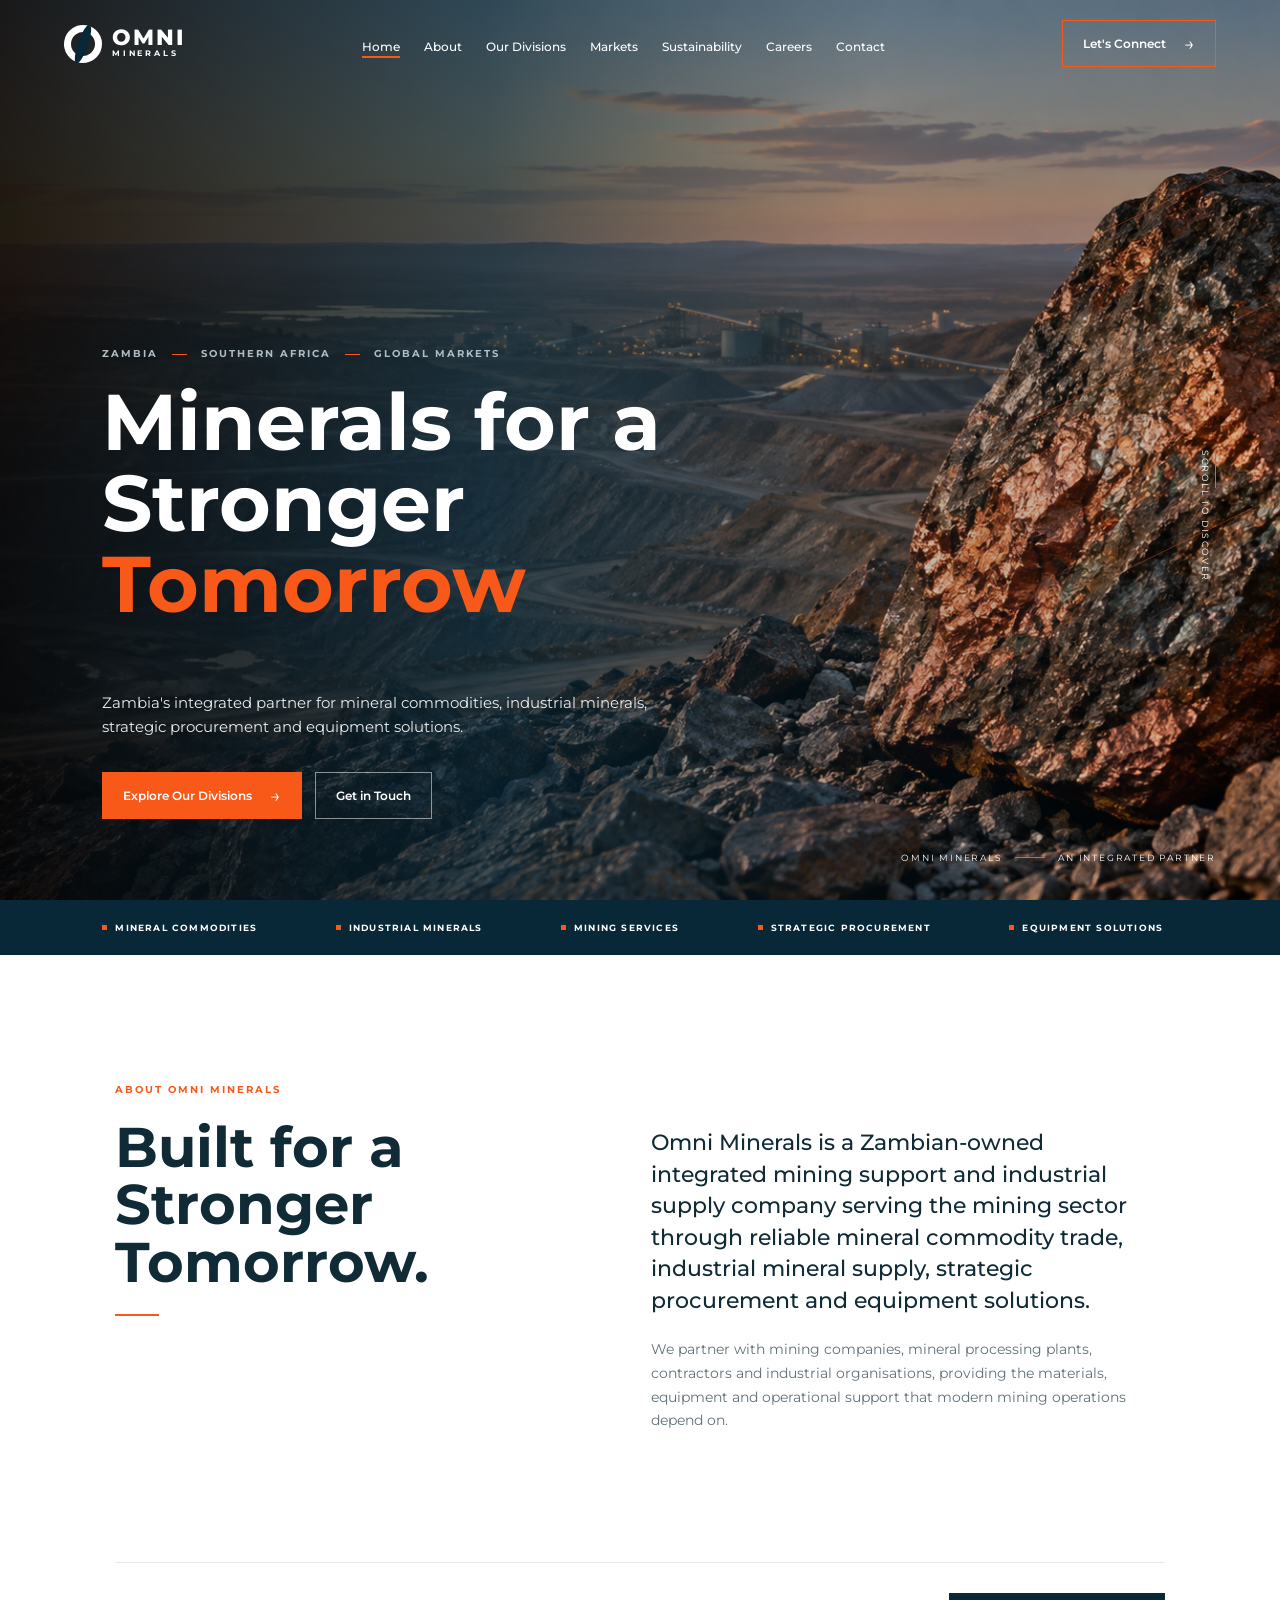
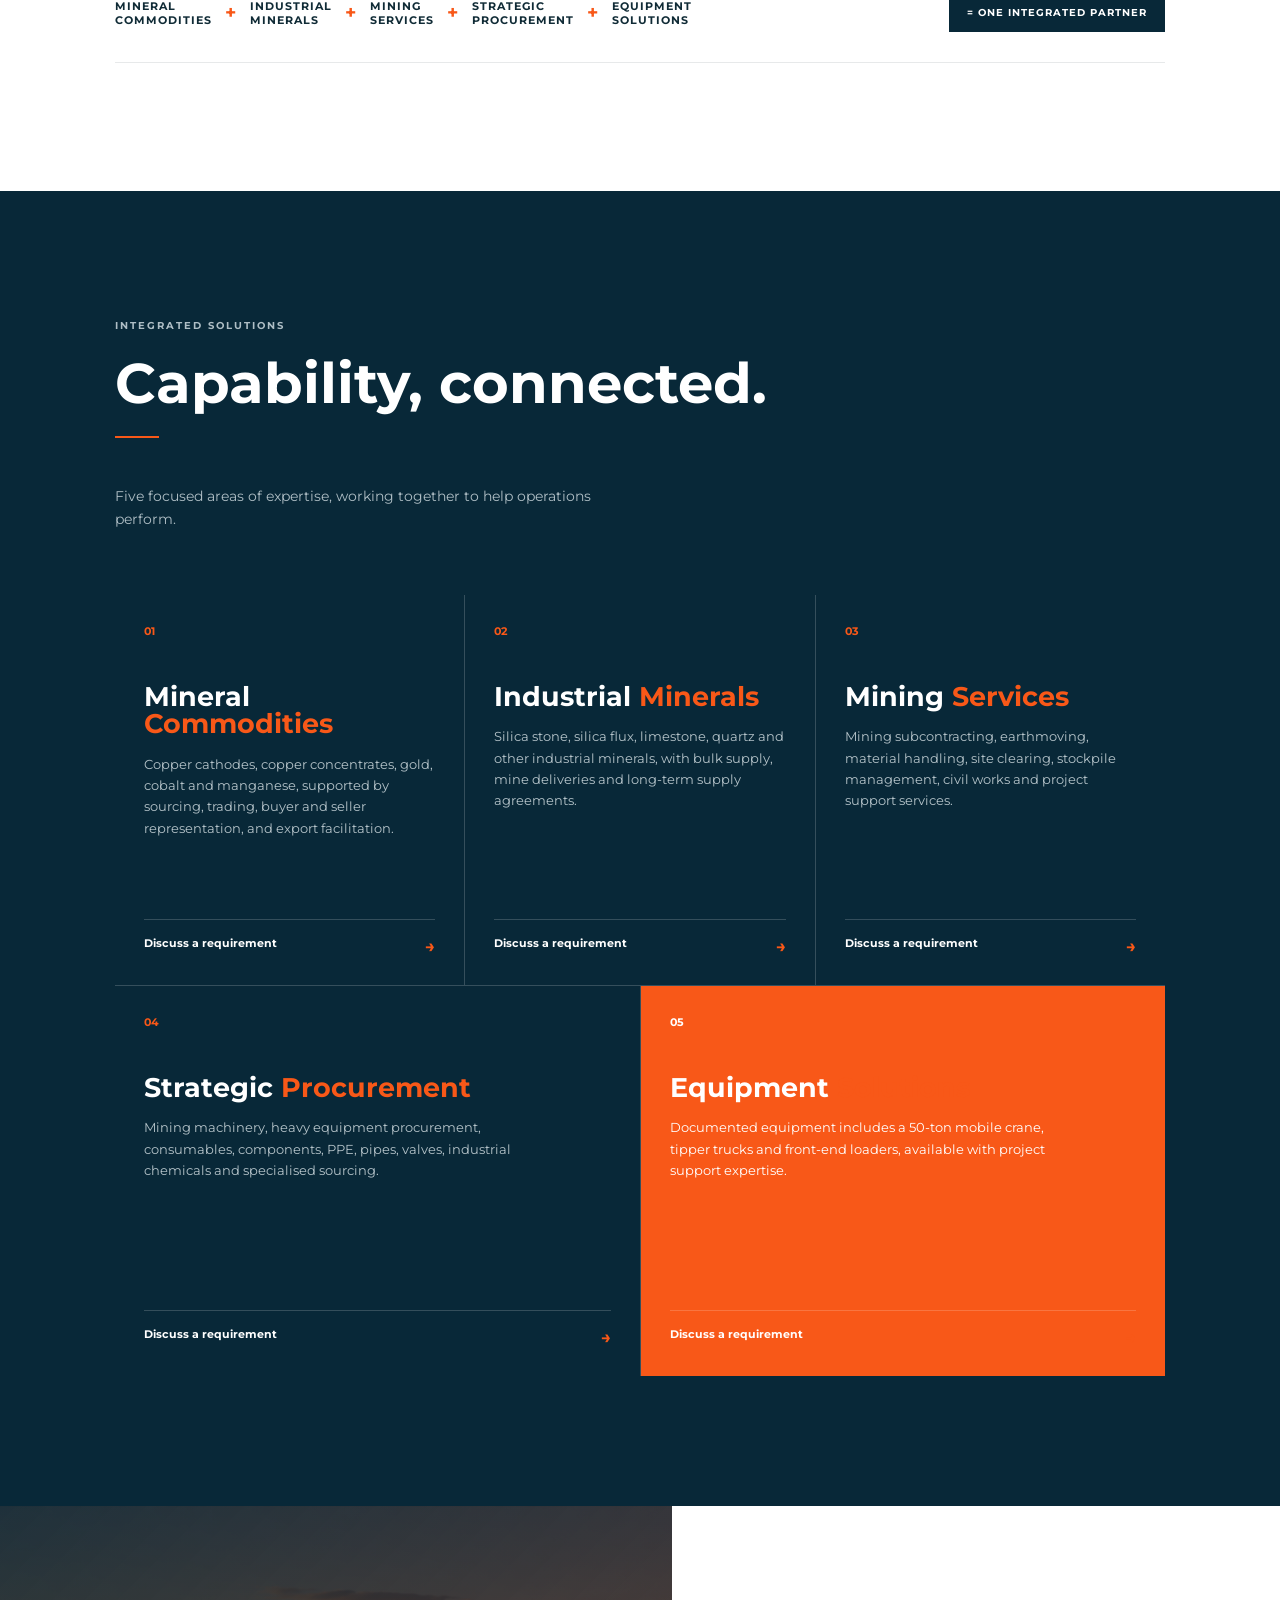
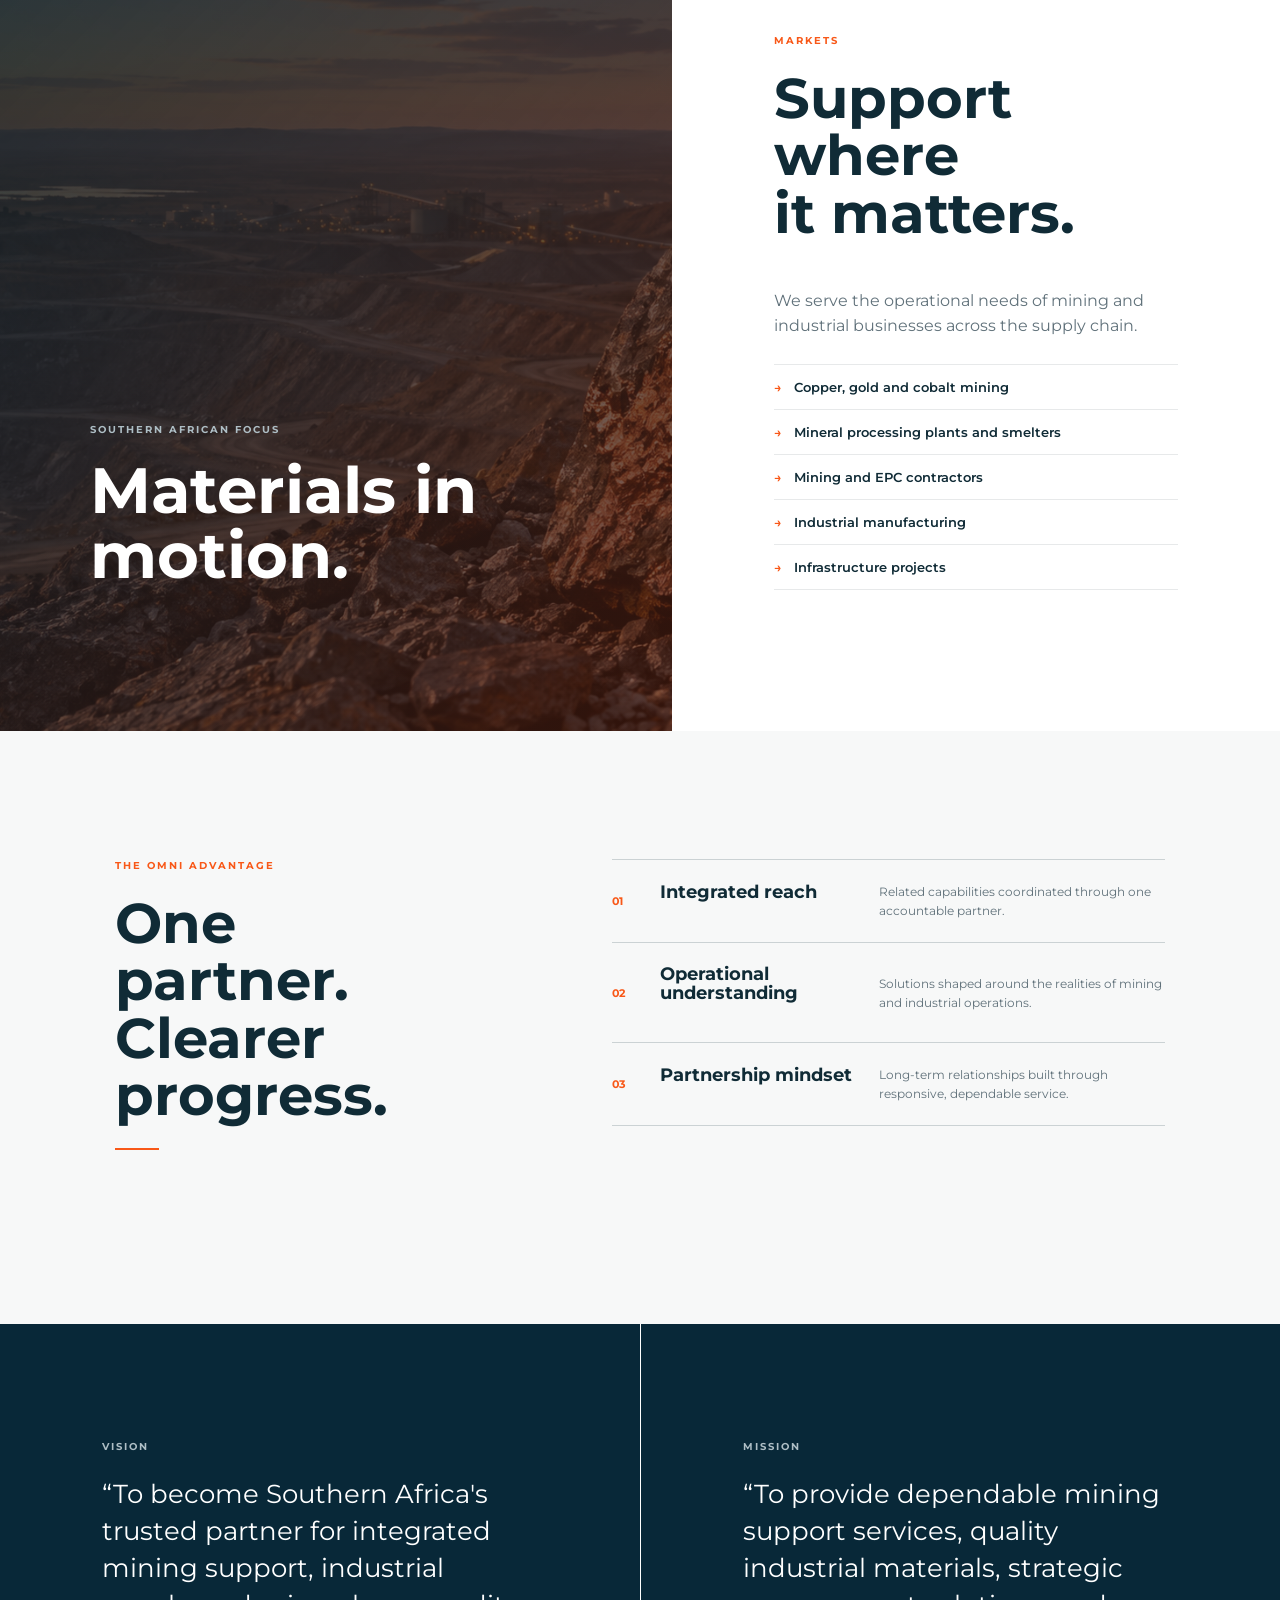
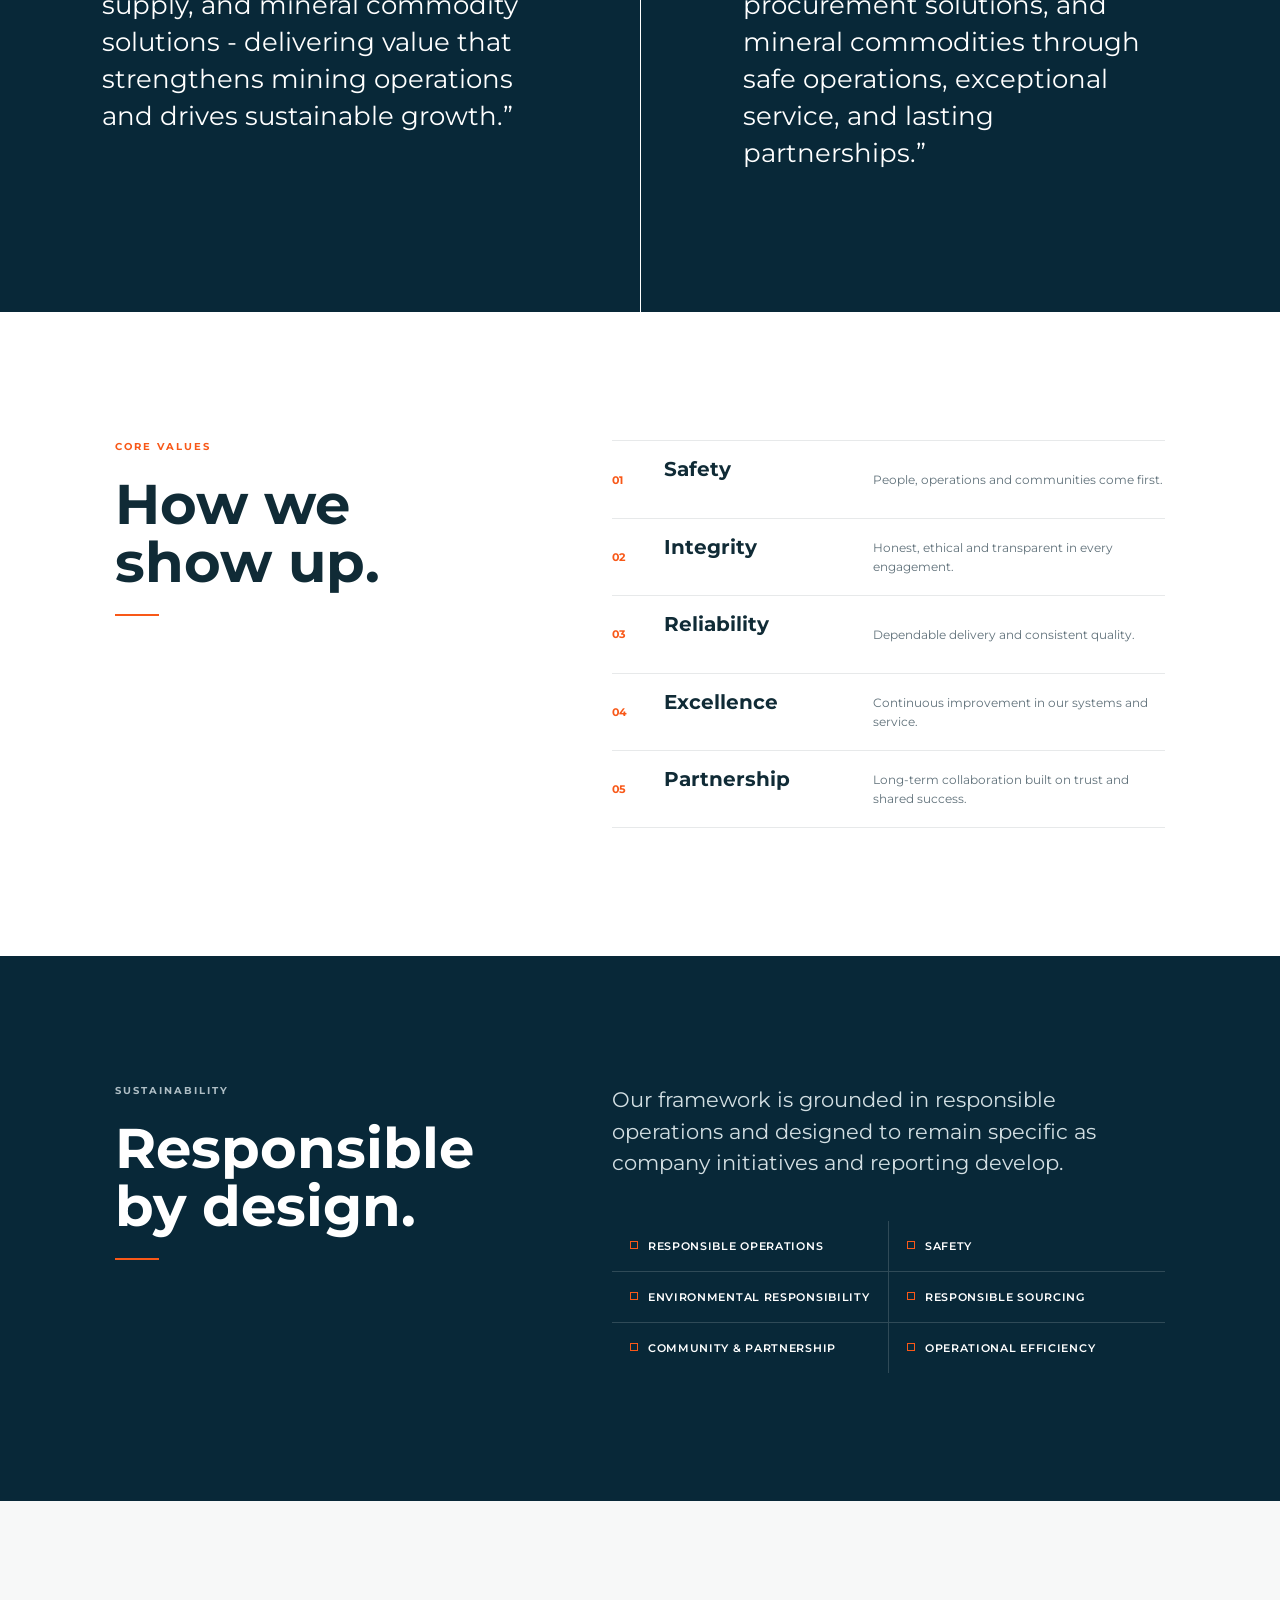
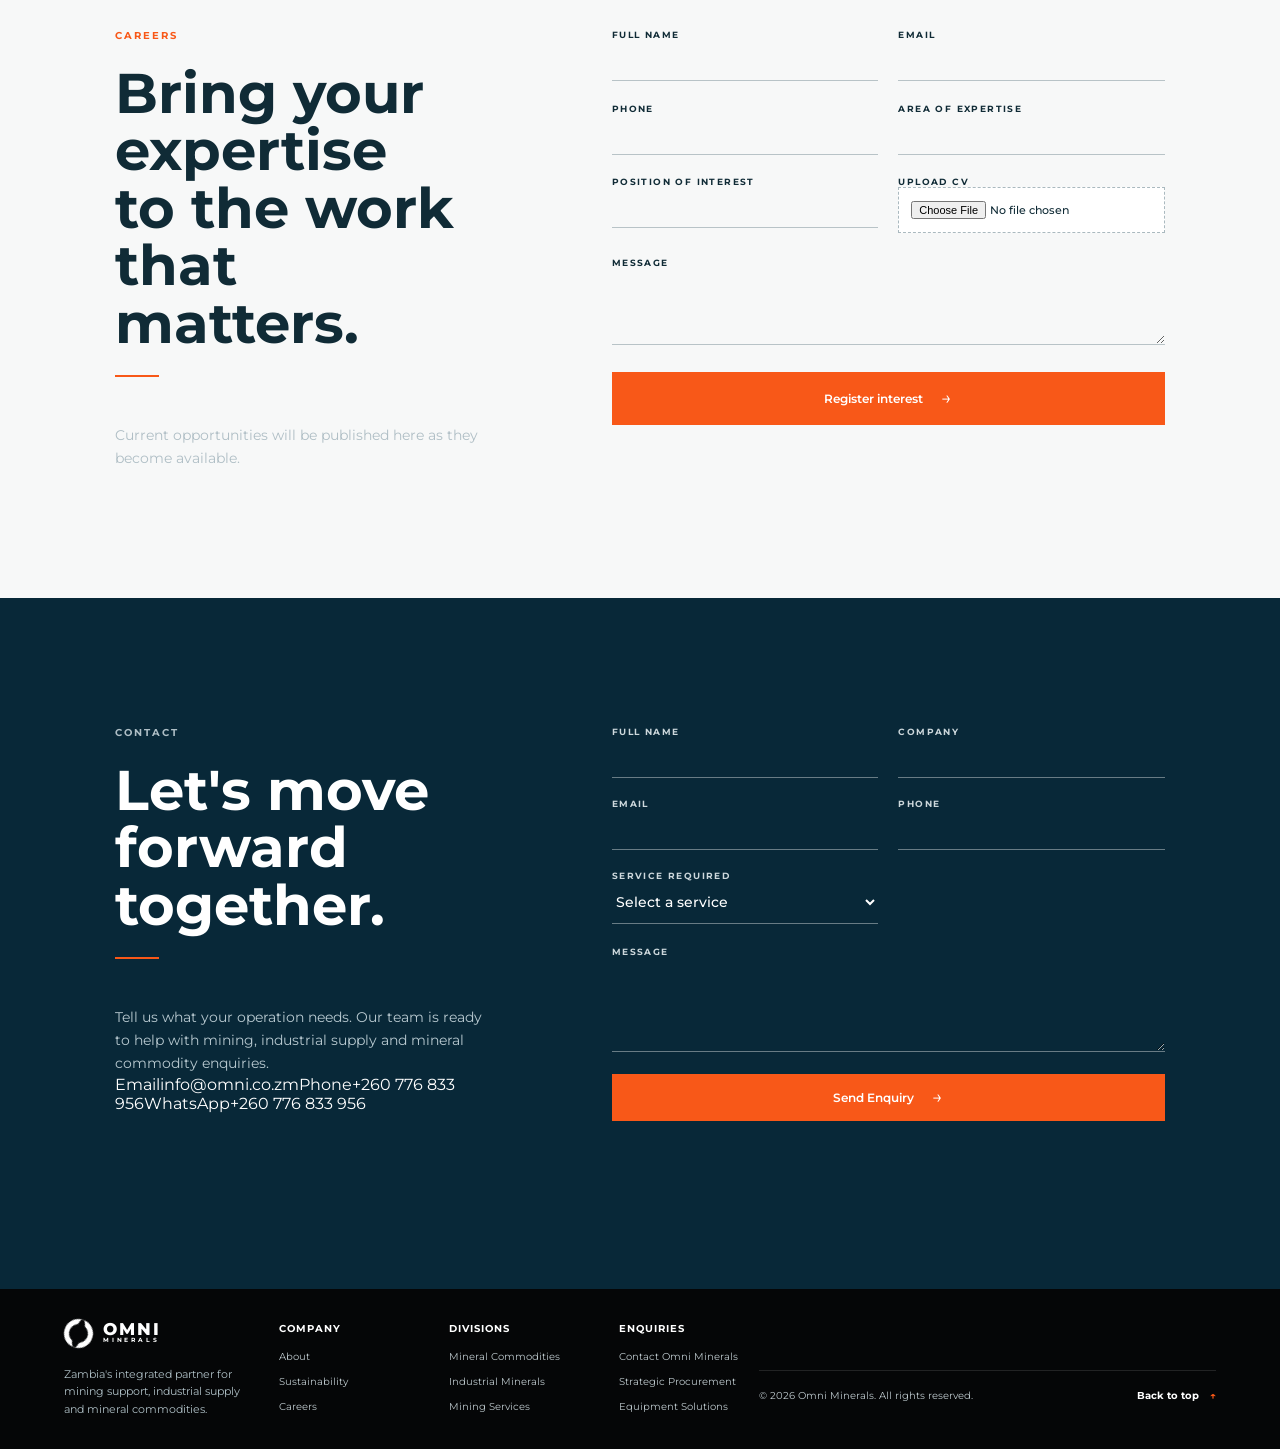
==== index.html @ 7115d129 "Initial Omni Minerals website" ====
<!doctype html>
<html lang="en"><head>
<meta charset="UTF-8"><meta name="viewport" content="width=device-width, initial-scale=1.0">
<meta name="description" content="Omni Minerals is a Zambian-owned integrated mining support and industrial supply company providing mineral commodities, industrial minerals, mining services, strategic procurement and equipment solutions."><meta name="theme-color" content="#082838">
<meta property="og:title" content="Omni Minerals | Mining Support, Industrial Supply & Mineral Commodities"><meta property="og:description" content="Zambia's integrated partner for mineral commodities, industrial minerals, strategic procurement and equipment solutions."><meta property="og:type" content="website"><meta property="og:image" content="assets/omni-copper-mine-hero.png"><meta name="twitter:card" content="summary_large_image">
<link rel="icon" href="favicon.svg" type="image/svg+xml"><link rel="preconnect" href="https://fonts.googleapis.com"><link rel="preconnect" href="https://fonts.gstatic.com" crossorigin><link href="https://fonts.googleapis.com/css2?family=Montserrat:wght@400;500;600;700;800&display=swap" rel="stylesheet"><link rel="stylesheet" href="styles.css"><title>Omni Minerals | Mining Support, Industrial Supply & Mineral Commodities</title></head>
<body><a class="skip-link" href="#main-content">Skip to content</a><div class="scroll-progress" aria-hidden="true"></div><header class="site-header"><a class="brand" href="#home" aria-label="Omni Minerals home"><span class="brand-mark" aria-hidden="true"></span><span class="brand-type"><b>OMNI</b><small>MINERALS</small></span></a><button class="menu-toggle" aria-label="Open navigation" aria-controls="primary-nav" aria-expanded="false"><i></i><i></i></button><nav class="nav" id="primary-nav" aria-label="Primary navigation"><a href="#home" aria-current="page">Home</a><a href="#about">About</a><a href="#divisions">Our Divisions</a><a href="#markets">Markets</a><a href="#sustainability">Sustainability</a><a href="#careers">Careers</a><a href="#contact">Contact</a></nav><a class="header-cta" href="#contact">Let's Connect <span>→</span></a></header>
<main id="main-content"><section class="hero" id="home"><div class="hero-media" role="img" aria-label="Copper ore at an open-pit mine"></div><div class="hero-lines" aria-hidden="true"><i></i><i></i><i></i></div><div class="hero-content"><p class="eyebrow hero-load-1">Zambia <i></i> Southern Africa <i></i> Global Markets</p><h1><span class="hero-load-2">Minerals for a</span><span class="hero-load-3">Stronger <em>Tomorrow</em></span></h1><p class="hero-load-4">Zambia's integrated partner for mineral commodities, industrial minerals, strategic procurement and equipment solutions.</p><div class="hero-actions hero-load-5"><a class="button orange" href="#divisions">Explore Our Divisions <span>→</span></a><a class="button outline" href="#contact">Get in Touch</a></div></div><p class="hero-caption">Omni Minerals <span></span> An integrated partner</p><div class="scroll-prompt"><span></span> Scroll to discover</div></section>
<section class="capability-strip"><span>Mineral commodities <b>→</b></span><span>Industrial minerals <b>→</b></span><span>Mining services <b>→</b></span><span>Strategic procurement <b>→</b></span><span>Equipment solutions <b>→</b></span></section>
<section class="about section" id="about"><div class="section-intro reveal"><p class="eyebrow orange-text">About Omni Minerals</p><h2>Built for a<br>Stronger Tomorrow.</h2></div><div class="about-copy reveal"><p class="large-copy">Omni Minerals is a Zambian-owned integrated mining support and industrial supply company serving the mining sector through reliable mineral commodity trade, industrial mineral supply, strategic procurement and equipment solutions.</p><p>We partner with mining companies, mineral processing plants, contractors and industrial organisations, providing the materials, equipment and operational support that modern mining operations depend on.</p></div><div class="integrated-model reveal"><span>Mineral<br>commodities</span><b>+</b><span>Industrial<br>minerals</span><b>+</b><span>Mining<br>services</span><b>+</b><span>Strategic<br>procurement</span><b>+</b><span>Equipment<br>solutions</span><strong>= One integrated partner</strong></div></section>
<section class="divisions section-dark" id="divisions"><div class="section-intro reveal"><p class="eyebrow">Integrated Solutions</p><h2>Capability, connected.</h2><p>Five focused areas of expertise, working together to help operations perform.</p></div><div class="service-grid"><article class="service-card reveal"><span>01</span><h3>Mineral <em>Commodities</em></h3><p>Copper cathodes, copper concentrates, gold, cobalt and manganese, supported by sourcing, trading, buyer and seller representation, and export facilitation.</p><a href="#contact">Discuss a requirement <b>→</b></a></article><article class="service-card reveal"><span>02</span><h3>Industrial <em>Minerals</em></h3><p>Silica stone, silica flux, limestone, quartz and other industrial minerals, with bulk supply, mine deliveries and long-term supply agreements.</p><a href="#contact">Discuss a requirement <b>→</b></a></article><article class="service-card reveal"><span>03</span><h3>Mining <em>Services</em></h3><p>Mining subcontracting, earthmoving, material handling, site clearing, stockpile management, civil works and project support services.</p><a href="#contact">Discuss a requirement <b>→</b></a></article><article class="service-card reveal"><span>04</span><h3>Strategic <em>Procurement</em></h3><p>Mining machinery, heavy equipment procurement, consumables, components, PPE, pipes, valves, industrial chemicals and specialised sourcing.</p><a href="#contact">Discuss a requirement <b>→</b></a></article><article class="service-card accent-card reveal"><span>05</span><h3>Equipment <em>Solutions</em></h3><p>Documented equipment includes a 50-ton mobile crane, tipper trucks and front-end loaders, available with project support expertise.</p><a href="#contact">Discuss a requirement <b>→</b></a></article></div></section>
<section class="market-section" id="markets"><div class="market-visual"><div><p class="eyebrow">Southern African focus</p><h2>Materials in<br>motion.</h2></div></div><div class="market-copy section"><p class="eyebrow orange-text">Markets</p><h2>Support where<br>it matters.</h2><p>We serve the operational needs of mining and industrial businesses across the supply chain.</p><ul><li>Copper, gold and cobalt mining</li><li>Mineral processing plants and smelters</li><li>Mining and EPC contractors</li><li>Industrial manufacturing</li><li>Infrastructure projects</li></ul></div></section>
<section class="advantage section"><div class="section-intro reveal"><p class="eyebrow orange-text">The Omni Advantage</p><h2>One partner.<br>Clearer progress.</h2></div><div class="advantage-grid reveal"><article><b>01</b><h3>Integrated reach</h3><p>Related capabilities coordinated through one accountable partner.</p></article><article><b>02</b><h3>Operational understanding</h3><p>Solutions shaped around the realities of mining and industrial operations.</p></article><article><b>03</b><h3>Partnership mindset</h3><p>Long-term relationships built through responsive, dependable service.</p></article></div></section>
<section class="vision section-dark"><div class="vision-panel reveal"><p class="eyebrow">Vision</p><p>“To become Southern Africa's trusted partner for integrated mining support, industrial supply, and mineral commodity solutions - delivering value that strengthens mining operations and drives sustainable growth.”</p></div><div class="vision-panel reveal"><p class="eyebrow">Mission</p><p>“To provide dependable mining support services, quality industrial materials, strategic procurement solutions, and mineral commodities through safe operations, exceptional service, and lasting partnerships.”</p></div></section>
<section class="values section"><div class="section-intro"><p class="eyebrow orange-text">Core values</p><h2>How we show up.</h2></div><div class="value-list"><article><span>01</span><h3>Safety</h3><p>People, operations and communities come first.</p></article><article><span>02</span><h3>Integrity</h3><p>Honest, ethical and transparent in every engagement.</p></article><article><span>03</span><h3>Reliability</h3><p>Dependable delivery and consistent quality.</p></article><article><span>04</span><h3>Excellence</h3><p>Continuous improvement in our systems and service.</p></article><article><span>05</span><h3>Partnership</h3><p>Long-term collaboration built on trust and shared success.</p></article></div></section>
<section class="sustainability section-dark" id="sustainability"><div class="section-intro reveal"><p class="eyebrow">Sustainability</p><h2>Responsible<br>by design.</h2></div><div class="sustainability-copy reveal"><p>Our framework is grounded in responsible operations and designed to remain specific as company initiatives and reporting develop.</p><div class="framework"><span>Responsible operations</span><span>Safety</span><span>Environmental responsibility</span><span>Responsible sourcing</span><span>Community & partnership</span><span>Operational efficiency</span></div></div></section>
<section class="careers section" id="careers"><div class="section-intro"><p class="eyebrow orange-text">Careers</p><h2>Bring your expertise<br>to the work that matters.</h2><p>Current opportunities will be published here as they become available.</p></div><form class="career-form" novalidate><div class="form-grid"><label>Full Name<input name="career-name" required></label><label>Email<input name="career-email" type="email" required></label><label>Phone<input name="career-phone" type="tel" required></label><label>Area of Expertise<input name="expertise" required></label><label>Position of Interest<input name="position"></label><label>Upload CV<input name="cv" type="file" accept=".pdf,.doc,.docx"></label></div><label>Message<textarea name="career-message" rows="3"></textarea></label><button class="button orange" type="submit">Register interest <span>→</span></button><p class="form-message" aria-live="polite"></p></form></section>
<section class="contact section-dark" id="contact"><div class="section-intro"><p class="eyebrow">Contact</p><h2>Let's move<br>forward together.</h2><p>Tell us what your operation needs. Our team is ready to help with mining, industrial supply and mineral commodity enquiries.</p><div class="contact-details"><a href="mailto:info@omni.co.zm"><span>Email</span>info@omni.co.zm</a><a href="tel:+260776833956"><span>Phone</span>+260 776 833 956</a><a href="https://wa.me/260776833956" target="_blank" rel="noopener noreferrer"><span>WhatsApp</span>+260 776 833 956</a></div></div><form class="contact-form" novalidate><div class="form-grid"><label>Full Name<input name="name" required></label><label>Company<input name="company" required></label><label>Email<input name="email" type="email" required></label><label>Phone<input name="phone" type="tel" required></label><label>Service Required<select name="service" required><option value="">Select a service</option><option>Mineral Commodities</option><option>Industrial Minerals</option><option>Mining Services</option><option>Strategic Procurement</option><option>Equipment Solutions</option><option>General Enquiry</option></select></label></div><label>Message<textarea name="message" rows="4" required></textarea></label><button class="button orange" type="submit">Send Enquiry <span>→</span></button><p class="form-message" aria-live="polite"></p></form></section></main>
<footer class="reveal"><div class="footer-brand"><a class="brand" href="#home" aria-label="Omni Minerals home"><span class="brand-mark" aria-hidden="true"></span><span class="brand-type"><b>OMNI</b><small>MINERALS</small></span></a><p>Zambia's integrated partner for mining support, industrial supply and mineral commodities.</p></div><div class="footer-links"><div><b>Company</b><a href="#about">About</a><a href="#sustainability">Sustainability</a><a href="#careers">Careers</a></div><div><b>Divisions</b><a href="#divisions">Mineral Commodities</a><a href="#divisions">Industrial Minerals</a><a href="#divisions">Mining Services</a></div><div><b>Enquiries</b><a href="#contact">Contact Omni Minerals</a><a href="#contact">Strategic Procurement</a><a href="#contact">Equipment Solutions</a></div></div><div class="footer-bottom"><p>© 2026 Omni Minerals. All rights reserved.</p><a href="#home">Back to top <span>↑</span></a></div></footer><div class="contact-launcher" data-expanded="false"><div class="contact-actions"><a class="floating-action is-hidden" data-contact="instagram" target="_blank" rel="noopener noreferrer" aria-label="Visit Omni Minerals on Instagram" data-tooltip="Instagram"><svg viewBox="0 0 24 24" aria-hidden="true"><rect x="3" y="3" width="18" height="18" rx="5"></rect><circle cx="12" cy="12" r="4"></circle><circle cx="17.5" cy="6.5" r="1" class="icon-fill"></circle></svg></a><a class="floating-action is-hidden" data-contact="facebook" target="_blank" rel="noopener noreferrer" aria-label="Visit Omni Minerals on Facebook" data-tooltip="Facebook"><svg viewBox="0 0 24 24" aria-hidden="true"><path d="M14 8h3V4h-3c-3 0-5 2-5 5v3H6v4h3v5h4v-5h3l1-4h-4V9c0-.6.4-1 1-1Z"></path></svg></a><a class="floating-action is-hidden" data-contact="phone" aria-label="Call Omni Minerals" data-tooltip="Call Omni Minerals"><svg viewBox="0 0 24 24" aria-hidden="true"><path d="M5 4h3l2 5-2 1.5c1.2 2.5 3.2 4.5 5.7 5.7L15 14l5 2v3c0 1-1 2-2 2C10.3 21 3 13.7 3 6c0-1 .8-2 2-2Z"></path></svg></a></div><button class="floating-action whatsapp launcher-button" data-contact="whatsapp" aria-label="Open Omni Minerals contact options" aria-expanded="false" data-tooltip="Chat on WhatsApp"><svg viewBox="0 0 24 24" aria-hidden="true"><path d="M20 11.8a8 8 0 0 1-11.8 7L4 20l1.3-4.1A8 8 0 1 1 20 11.8Z"></path><path d="M9 8.5c.2-.5.4-.5.7-.5h.5c.2 0 .4.1.5.4l.7 1.6c.1.2.1.4 0 .6l-.5.7c.5 1 1.3 1.8 2.3 2.3l.7-.5c.2-.1.4-.1.6 0l1.6.7c.3.1.4.3.4.5v.5c0 .3 0 .5-.5.7-.5.2-1.5.2-2.7-.4-1-.5-2.2-1.5-3.1-2.9-.8-1.3-1.2-2.5-1.2-3.3 0-.3 0-.6.1-.8Z"></path></svg><span class="launcher-close">+</span></button></div><script src="script.js"></script></body></html>
---- styles.css ----
:root{--navy:#082838;--navy-deep:#050607;--orange:#f85818;--grey:#e7e9ea;--white:#fff;--ink:#102b36;--muted:#60717a}*{box-sizing:border-box}html{scroll-behavior:smooth}body{margin:0;background:var(--white);font-family:Montserrat,Arial,sans-serif;color:var(--ink);overflow-x:hidden}a{color:inherit;text-decoration:none}h1,h2,h3,p{margin-top:0}h1,h2,h3{letter-spacing:0;line-height:1.02}h2{font-size:clamp(36px,4.4vw,68px);font-weight:700}.skip-link{position:fixed;top:-100px;left:20px;z-index:99;padding:12px 16px;background:var(--orange);color:#fff}.skip-link:focus{top:20px}.site-header{position:fixed;top:0;left:0;right:0;height:88px;z-index:20;padding:0 clamp(22px,5vw,78px);display:flex;align-items:center;gap:28px;color:#fff;transition:background .3s,color .3s,border-color .3s;border-bottom:1px solid transparent}.site-header.scrolled{background:var(--navy);border-color:#ffffff22}.brand{display:flex;align-items:center;gap:10px;min-width:max-content}.brand-mark{display:block;width:38px;height:38px;border:7px solid currentColor;border-radius:50%;transform:rotate(-35deg);position:relative}.brand-mark:after{content:"";position:absolute;inset:-8px 7px;background:var(--navy);border-radius:48%;transform:rotate(54deg)}.brand-type b{display:block;font-size:22px;line-height:18px;font-weight:800;letter-spacing:2px}.brand-type small{display:block;font-size:8px;line-height:12px;font-weight:700;letter-spacing:2.8px}.nav{display:flex;gap:24px;margin:auto;font-size:12px;font-weight:500}.nav a{padding:36px 0 31px;border-bottom:2px solid transparent}.nav a:hover,.nav a[aria-current="page"]{border-color:var(--orange)}.header-cta,.button{display:inline-flex;align-items:center;justify-content:center;gap:18px;font:600 12px Montserrat,sans-serif;min-height:47px;padding:0 20px;transition:transform .2s,background .2s,color .2s,border-color .2s}.header-cta{border:1px solid var(--orange)}.header-cta:hover{background:var(--orange)}.header-cta span,.button span{font-size:18px;font-weight:400;transition:transform .2s}.header-cta:hover span,.button:hover span{transform:translateX(4px)}.menu-toggle{display:none}.hero{min-height:800px;height:100svh;position:relative;display:flex;align-items:end;padding:0 clamp(24px,8vw,140px) clamp(58px,9vh,110px);color:#fff;isolation:isolate}.hero-media{position:absolute;inset:0;background:linear-gradient(90deg,rgba(5,6,7,.89) 0%,rgba(8,40,56,.72) 38%,rgba(8,40,56,.26) 68%,rgba(5,6,7,.15)),url('assets/omni-copper-mine-hero.png') center/cover no-repeat;z-index:-1}.hero-content{max-width:690px}.eyebrow{font-size:10px;line-height:1.3;font-weight:700;letter-spacing:2px;text-transform:uppercase;color:#aebec5;margin-bottom:22px}.eyebrow i{display:inline-block;width:15px;border-top:1px solid var(--orange);vertical-align:middle;margin:0 9px}h1{font-size:clamp(48px,6.2vw,92px);font-weight:700}h1 em,.service-card em{font-style:normal;color:var(--orange)}.hero-content>p:not(.eyebrow){max-width:600px;line-height:1.6;font-size:clamp(14px,1.2vw,17px);margin:26px 0 32px;color:#e7edef}.hero-actions{display:flex;gap:13px;flex-wrap:wrap}.button.orange{background:var(--orange);color:#fff;border:1px solid var(--orange)}.button.orange:hover{background:#d9450e;border-color:#d9450e;transform:translateY(-2px)}.button.outline{color:#fff;border:1px solid #ffffff85}.button.outline:hover{background:#fff;color:var(--navy)}.hero-caption{position:absolute;right:clamp(24px,5vw,78px);bottom:28px;font-size:9px;letter-spacing:1.8px;text-transform:uppercase}.hero-caption span{display:inline-block;width:30px;border-top:1px solid var(--orange);margin:0 9px 3px}.scroll-prompt{position:absolute;right:clamp(24px,5vw,78px);top:50%;font-size:9px;letter-spacing:1.6px;text-transform:uppercase;writing-mode:vertical-rl}.scroll-prompt span{display:block;height:38px;border-left:1px solid var(--orange);margin:0 0 11px 4px}.capability-strip{padding:22px clamp(24px,8vw,140px);background:var(--navy);color:#fff;display:flex;justify-content:space-between;gap:22px;font-size:9px;font-weight:700;text-transform:uppercase;letter-spacing:1.2px}.capability-strip span:before{content:"";display:inline-block;width:5px;height:5px;background:var(--orange);margin:0 8px 1px 0}.section{padding:clamp(76px,10vw,150px) clamp(24px,9vw,150px)}.section-dark{background:var(--navy);color:#fff;padding:clamp(76px,10vw,150px) clamp(24px,9vw,150px)}.orange-text{color:var(--orange)}.about{display:grid;grid-template-columns:.9fr 1.1fr;gap:9vw}.about-copy{padding-top:44px;max-width:610px}.large-copy{font-size:clamp(19px,1.7vw,26px);line-height:1.45;font-weight:500}.about-copy>p:last-child{color:var(--muted);font-size:14px;line-height:1.7}.integrated-model{grid-column:1/-1;border-top:1px solid var(--grey);border-bottom:1px solid var(--grey);padding:30px 0;display:flex;align-items:center;gap:13px;flex-wrap:wrap;text-transform:uppercase;letter-spacing:1px;font-size:11px;font-weight:700}.integrated-model b{color:var(--orange);font-size:19px}.integrated-model strong{margin-left:auto;background:var(--navy);color:#fff;padding:13px 18px;font-size:10px}.divisions{padding-bottom:130px}.section-intro>p:not(.eyebrow){max-width:520px;color:#afbec5;line-height:1.65;font-size:14px;margin:22px 0 0}.service-grid{margin-top:64px;display:grid;grid-template-columns:repeat(6,1fr);gap:1px;background:#ffffff2e}.service-card{background:var(--navy);min-height:390px;padding:28px;display:flex;flex-direction:column;grid-column:span 2;transition:background .25s,transform .25s}.service-card:nth-child(4),.service-card:nth-child(5){grid-column:span 3}.service-card:hover{background:#0d3446;transform:translateY(-4px)}.service-card>span,.value-list span{color:var(--orange);font-size:11px;font-weight:700}.service-card h3{font-size:clamp(24px,2.1vw,34px);margin:45px 0 16px}.service-card>p{font-size:13px;line-height:1.65;color:#b6c4ca;max-width:390px}.service-card a{margin-top:auto;font-size:11px;font-weight:700;border-top:1px solid #ffffff2d;padding-top:16px}.service-card a b{float:right;color:var(--orange);font-size:17px}.accent-card{background:var(--orange)}.accent-card:hover{background:#db480e}.accent-card>*{color:#fff!important}.market-section{display:grid;grid-template-columns:1.05fr .95fr}.market-visual{min-height:640px;background:linear-gradient(135deg,#071c27d8,#4b1d10aa),url('assets/omni-copper-mine-hero.png') center/cover;color:#fff;padding:clamp(50px,7vw,105px);display:flex;align-items:end}.market-visual h2{font-size:clamp(42px,5vw,78px)}.market-copy{padding-left:clamp(28px,8vw,135px);padding-right:clamp(28px,8vw,135px)}.market-copy>p:not(.eyebrow){line-height:1.6;color:var(--muted);max-width:420px;margin:25px 0}.market-copy ul{list-style:none;padding:0;border-top:1px solid var(--grey);font-size:13px;font-weight:600}.market-copy li{padding:14px 0;border-bottom:1px solid var(--grey)}.market-copy li:before{content:"→";color:var(--orange);padding-right:12px}.advantage{display:grid;grid-template-columns:.8fr 1.2fr;gap:10vw;background:#f7f8f8}.advantage-grid{border-top:1px solid #cbd2d4}.advantage-grid article{display:grid;grid-template-columns:48px 1fr 1.3fr;align-items:center;padding:22px 0;border-bottom:1px solid #cbd2d4}.advantage-grid b{color:var(--orange);font-size:11px}.advantage-grid h3{font-size:18px}.advantage-grid p{font-size:12px;line-height:1.6;color:var(--muted);margin:0}.vision{display:grid;grid-template-columns:1fr 1fr;gap:1px;padding:0;background:#ffffff26}.vision-panel{background:var(--navy);padding:clamp(60px,9vw,130px) clamp(24px,8vw,135px)}.vision-panel>p:last-child{font-size:clamp(20px,2vw,31px);line-height:1.45;max-width:600px}.values{display:grid;grid-template-columns:.8fr 1.2fr;gap:10vw}.value-list{border-top:1px solid var(--grey)}.value-list article{display:grid;grid-template-columns:52px 1fr 1.4fr;align-items:center;padding:18px 0;border-bottom:1px solid var(--grey)}.value-list h3{font-size:20px}.value-list p{font-size:12px;color:var(--muted);line-height:1.6;margin:0}.sustainability{display:grid;grid-template-columns:.8fr 1.2fr;gap:10vw}.sustainability-copy>p{font-size:21px;line-height:1.5;max-width:560px;color:#d3dfe3}.framework{display:grid;grid-template-columns:repeat(2,1fr);gap:1px;background:#ffffff28;margin-top:42px}.framework span{padding:18px;background:var(--navy);font-size:11px;font-weight:600;text-transform:uppercase;letter-spacing:.7px}.framework span:before{content:"";display:inline-block;width:6px;height:6px;border:1px solid var(--orange);margin:0 10px 1px 0}.careers{display:grid;grid-template-columns:.8fr 1.2fr;gap:10vw;background:#f7f8f8}.career-form,.contact-form{display:grid;gap:22px}.form-grid{display:grid;grid-template-columns:repeat(2,1fr);gap:20px}label{font-size:9px;font-weight:700;letter-spacing:1.4px;text-transform:uppercase}input,textarea,select{display:block;width:100%;border:0;border-bottom:1px solid #b8c3c7;background:transparent;color:inherit;font:500 14px Montserrat,sans-serif;padding:11px 0;outline:0;border-radius:0}select{appearance:auto}input:focus,textarea:focus,select:focus{border-color:var(--orange)}input[type="file"]{font-size:11px}.form-message{font-size:12px;line-height:1.5;margin:0;min-height:18px}.contact{display:grid;grid-template-columns:.8fr 1.2fr;gap:10vw}.contact .section-intro>p:not(.eyebrow){color:#b8c9d0}.contact label{color:#cdd8dc}.contact input,.contact textarea,.contact select{color:#fff;border-color:#ffffff63}.contact option{color:var(--ink)}footer{display:flex;align-items:center;justify-content:space-between;gap:20px;padding:30px clamp(24px,5vw,78px);background:var(--navy-deep);color:#bdc8cc;font-size:10px}footer .brand{color:#fff}footer .brand-mark{width:29px;height:29px;border-width:5px}footer .brand-mark:after{inset:-5px 5px;background:var(--navy-deep)}footer .brand-type b{font-size:17px;line-height:14px}footer .brand-type small{font-size:6px;line-height:9px}footer>a:last-child{color:#fff;font-weight:700}footer>a:last-child span{color:var(--orange);margin-left:8px}.reveal{opacity:0;transform:translateY(18px);transition:opacity .65s ease,transform .65s ease}.reveal.visible{opacity:1;transform:none}
@media(max-width:1000px){.nav{gap:15px;font-size:10px}.site-header{gap:18px}.header-cta{padding:0 13px}.hero{min-height:700px}.capability-strip{flex-wrap:wrap;justify-content:flex-start}.market-section{grid-template-columns:1fr}.market-visual{min-height:440px}.market-copy{padding-left:clamp(24px,9vw,100px);padding-right:clamp(24px,9vw,100px)}.about,.advantage,.values,.sustainability,.careers,.contact{gap:6vw}}@media(max-width:760px){.site-header{height:70px;padding:0 22px}.nav,.header-cta{display:none}.menu-toggle{display:grid;gap:6px;margin-left:auto;border:0;background:transparent;padding:12px 0;color:inherit}.menu-toggle i{display:block;width:25px;height:2px;background:currentColor}.nav.open{display:flex;position:absolute;top:70px;left:0;right:0;margin:0;padding:12px 22px 22px;flex-direction:column;gap:0;background:var(--navy);border-top:1px solid #ffffff22}.nav.open a{padding:13px 0;border:0}.hero{min-height:740px;padding:0 24px 70px}.hero-media{background:linear-gradient(90deg,rgba(5,6,7,.86),rgba(8,40,56,.48)),url('assets/omni-copper-mine-hero.png') 63% center/cover}.hero-caption,.scroll-prompt{display:none}.capability-strip{padding:19px 24px;gap:12px 18px;line-height:1.5}.about,.advantage,.values,.sustainability,.careers,.contact{grid-template-columns:1fr;gap:42px}.about-copy{padding-top:0}.integrated-model{gap:11px;padding:24px 0}.integrated-model strong{margin:7px 0 0;flex-basis:100%}.service-grid{grid-template-columns:1fr}.service-card,.service-card:nth-child(4),.service-card:nth-child(5){grid-column:auto;min-height:310px}.market-visual{min-height:390px}.vision{grid-template-columns:1fr}.advantage-grid article,.value-list article{grid-template-columns:38px 1fr}.advantage-grid p,.value-list p{grid-column:2;grid-row:2;margin-top:8px}.form-grid{grid-template-columns:1fr}.framework{grid-template-columns:1fr}.careers,.contact{padding-top:80px;padding-bottom:80px}footer{align-items:flex-start;flex-direction:column}}@media(prefers-reduced-motion:reduce){html{scroll-behavior:auto}.site-header,.header-cta,.button,.header-cta span,.button span,.service-card,.reveal{transition:none}.reveal{opacity:1;transform:none}}

/* Motion and interaction layer */
.scroll-progress{position:fixed;top:0;left:0;z-index:50;height:3px;width:var(--progress,0%);background:var(--orange);transform-origin:left;pointer-events:none}.site-header{animation:nav-arrive .55s .1s both}.hero-media{animation:hero-arrive 1.1s ease-out both,cinema-drift 18s ease-in-out 1.1s infinite;will-change:transform}.hero-lines{position:absolute;inset:0;pointer-events:none;overflow:hidden}.hero-lines i{position:absolute;display:block;border-top:1px solid #f858185c;width:22vw;right:-4vw;transform:rotate(-26deg);animation:line-drift 14s ease-in-out infinite}.hero-lines i:nth-child(1){top:21%;animation-delay:-4s}.hero-lines i:nth-child(2){top:40%;width:28vw;animation-delay:-9s}.hero-lines i:nth-child(3){top:58%;width:17vw;animation-delay:-2s}.hero-content h1 span{display:block}.hero-load-1,.hero-load-2,.hero-load-3,.hero-load-4,.hero-load-5{opacity:0;transform:translateY(20px);animation:hero-copy-in .65s cubic-bezier(.2,.7,.2,1) forwards}.hero-load-1{animation-delay:.2s}.hero-load-2{animation-delay:.35s}.hero-load-3{animation-delay:.5s}.hero-load-4{animation-delay:.7s}.hero-load-5{animation-delay:.9s}.capability-strip span{opacity:0;transform:translateX(-9px);animation:strip-in .45s forwards}.capability-strip span:nth-child(1){animation-delay:.9s}.capability-strip span:nth-child(2){animation-delay:1s}.capability-strip span:nth-child(3){animation-delay:1.1s}.capability-strip span:nth-child(4){animation-delay:1.2s}.capability-strip span:nth-child(5){animation-delay:1.3s}.capability-strip b{display:inline-block;color:var(--orange);margin-left:4px;opacity:0;transform:translateX(-5px);transition:opacity .2s,transform .2s}.capability-strip span:hover{color:#fff}.capability-strip span:hover b{opacity:1;transform:none}.site-header.scrolled{height:74px;background:#082838ed;backdrop-filter:blur(14px)}.site-header.scrolled .nav a{padding-top:29px;padding-bottom:24px}.site-header.scrolled .brand-mark{transform:rotate(-35deg) scale(.89)}.nav a{position:relative;border:0!important}.nav a:after{content:"";position:absolute;bottom:27px;left:0;width:100%;height:2px;background:var(--orange);transform:scaleX(0);transform-origin:left;transition:transform .25s}.nav a:hover:after,.nav a[aria-current="page"]:after{transform:scaleX(1)}.section-intro h2,.market-copy h2{position:relative}.section-intro h2:after{content:"";display:block;width:44px;border-bottom:2px solid var(--orange);margin-top:24px}.service-card{overflow:hidden;border:1px solid transparent}.service-card:before{content:"";position:absolute;inset:auto 28px 0;height:2px;background:var(--orange);transform:scaleX(0);transform-origin:left;transition:transform .35s}.service-card:hover:before{transform:scaleX(1)}.service-card:hover>span{transform:translateY(-4px) scale(1.18)}.service-card>span,.service-card>p,.service-card a{transition:transform .3s,color .3s}.service-card:hover>p{transform:translateY(-3px)}.service-card:hover a b{display:inline-block;transform:translateX(5px)}.market-visual,.market-copy{overflow:hidden}.market-visual:after{content:"";position:absolute;inset:0;background:var(--navy);transform:scaleX(1);transform-origin:right;transition:transform .9s cubic-bezier(.65,0,.35,1);pointer-events:none}.market-visual{position:relative}.market-visual>*{position:relative;z-index:1}.market-visual.visible:after{transform:scaleX(0)}.market-visual:before{content:"";position:absolute;inset:0;background:inherit;transition:transform .7s ease;z-index:0}.market-visual:hover:before{transform:scale(1.035)}.advantage-grid article,.value-list article{transition:background .3s,padding .3s}.advantage-grid article:hover,.value-list article:hover{background:#fff;padding-left:12px}.value-list article{position:relative}.value-list article:after{content:"";position:absolute;left:0;bottom:-1px;width:0;border-bottom:2px solid var(--orange);transition:width .3s}.value-list article:hover:after{width:100%}.value-list article:hover span{transform:scale(1.2)}.vision-panel p:last-child{transition:transform .6s}.vision-panel:hover p:last-child{transform:translateY(-4px)}.button{position:relative;overflow:hidden}.button:after{content:"";position:absolute;inset:0;background:#fff;opacity:0;transform:translateX(-110%);transition:transform .4s,opacity .4s}.button:hover:after{opacity:.1;transform:translateX(0)}.button>*{position:relative;z-index:1}.contact-launcher{position:fixed;right:20px;bottom:20px;z-index:30;display:flex;align-items:flex-end;flex-direction:column;gap:9px;padding-bottom:env(safe-area-inset-bottom)}.contact-actions{display:flex;flex-direction:column;gap:9px}.floating-action{position:relative;width:48px;height:48px;border:0;border-radius:50%;display:grid;place-items:center;background:var(--navy);color:#fff;box-shadow:0 8px 24px #00000038;cursor:pointer;transition:transform .25s,opacity .25s,background .25s}.floating-action:hover{transform:scale(1.06);background:#0e3d52}.floating-action svg{width:20px;height:20px;fill:none;stroke:currentColor;stroke-width:1.7;stroke-linecap:round;stroke-linejoin:round}.floating-action svg path:not(:first-child),.floating-action .icon-fill{fill:currentColor;stroke:none}.contact-actions .is-hidden{display:none}.contact-launcher[data-expanded="false"] .contact-actions a:not(.is-hidden){opacity:0;transform:translateY(12px) scale(.75);pointer-events:none}.contact-launcher[data-expanded="true"] .contact-actions a{opacity:1;transform:none;animation:launcher-in .28s both}.contact-launcher[data-expanded="true"] .contact-actions a:nth-child(2){animation-delay:.06s}.contact-launcher[data-expanded="true"] .contact-actions a:nth-child(3){animation-delay:.12s}.launcher-button{width:56px;height:56px;background:var(--orange);overflow:hidden}.launcher-button:before{content:"";position:absolute;inset:-5px;border:1px solid #f85818aa;border-radius:50%;animation:pulse 3s ease-out infinite}.launcher-button svg{position:absolute;transition:opacity .2s,transform .3s}.launcher-close{font:400 29px Arial;opacity:0;transform:rotate(-45deg);transition:opacity .2s,transform .3s}.contact-launcher[data-expanded="true"] .launcher-button svg{opacity:0;transform:rotate(45deg)}.contact-launcher[data-expanded="true"] .launcher-close{opacity:1;transform:rotate(45deg)}.floating-action[data-tooltip]:after{content:attr(data-tooltip);position:absolute;right:calc(100% + 10px);white-space:nowrap;background:var(--navy-deep);color:#fff;font:600 10px Montserrat,sans-serif;padding:8px 10px;opacity:0;pointer-events:none;transform:translateX(5px);transition:opacity .2s,transform .2s}.floating-action:hover:after,.floating-action:focus-visible:after{opacity:1;transform:none}.floating-action:focus-visible,.menu-toggle:focus-visible,.button:focus-visible,.nav a:focus-visible{outline:2px solid var(--orange);outline-offset:3px}
@keyframes nav-arrive{from{opacity:0;transform:translateY(-12px)}to{opacity:1;transform:none}}@keyframes hero-arrive{from{opacity:0;transform:scale(1.025)}to{opacity:1;transform:scale(1)}}@keyframes cinema-drift{0%,100%{transform:scale(1)}50%{transform:scale(1.03)}}@keyframes hero-copy-in{to{opacity:1;transform:none}}@keyframes strip-in{to{opacity:1;transform:none}}@keyframes line-drift{0%,100%{transform:rotate(-26deg) translateX(0)}50%{transform:rotate(-26deg) translateX(-30px)}}@keyframes launcher-in{from{opacity:0;transform:translateY(12px) scale(.75)}to{opacity:1;transform:none}}@keyframes pulse{0%,70%{transform:scale(1);opacity:.6}100%{transform:scale(1.55);opacity:0}}
@media(max-width:760px){.scroll-progress{height:2px}.hero-lines{display:none}.site-header.scrolled{height:64px}.site-header.scrolled .nav a{padding:13px 0}.nav.open{animation:menu-down .3s both}.nav.open a{opacity:0;animation:menu-link .35s forwards}.nav.open a:nth-child(1){animation-delay:.05s}.nav.open a:nth-child(2){animation-delay:.1s}.nav.open a:nth-child(3){animation-delay:.15s}.nav.open a:nth-child(4){animation-delay:.2s}.nav.open a:nth-child(5){animation-delay:.25s}.nav.open a:nth-child(6){animation-delay:.3s}.nav.open a:nth-child(7){animation-delay:.35s}.nav a:after{bottom:9px}.contact-launcher{right:16px;bottom:16px}.launcher-button{width:52px;height:52px}.floating-action{width:46px;height:46px}.floating-action[data-tooltip]:after{display:none}}@keyframes menu-down{from{opacity:0;transform:translateY(-10px)}to{opacity:1;transform:none}}@keyframes menu-link{to{opacity:1}}@media(prefers-reduced-motion:reduce){.scroll-progress{display:none}.hero-media,.site-header,.hero-load-1,.hero-load-2,.hero-load-3,.hero-load-4,.hero-load-5,.capability-strip span,.hero-lines i,.launcher-button:before,.nav.open,.nav.open a{animation:none!important}.hero-load-1,.hero-load-2,.hero-load-3,.hero-load-4,.hero-load-5,.capability-strip span{opacity:1;transform:none}.market-visual:after{display:none}.market-visual:before{transform:none!important}.contact-launcher[data-expanded="false"] .contact-actions a:not(.is-hidden){display:none}}
.service-card{position:relative}

/* Final interaction polish: content is visible by default when JavaScript is unavailable. */
.reveal{opacity:1;transform:none}.motion-ready .reveal{opacity:0;transform:translateY(18px)}.motion-ready .reveal.visible{opacity:1;transform:none}.field-error{display:block;min-height:16px;padding-top:6px;color:#c84319;font-size:10px;font-weight:600;letter-spacing:0;text-transform:none}.field-invalid input,.field-invalid textarea,.field-invalid select{border-color:#c84319}.field-valid input,.field-valid textarea,.field-valid select{border-color:#7aa98b}.form-message{border-left:2px solid transparent;padding-left:0;transition:padding .2s,border-color .2s}.form-message.is-success{padding-left:12px;border-color:#7aa98b;color:#355f47}.form-message.is-error{padding-left:12px;border-color:#f85818;color:#bf3d17}.contact .form-message.is-success{color:#c9e8d3}.contact .form-message.is-error{color:#ffc0a6}.form-submitting{opacity:.72;pointer-events:none}.form-submitting .button:before{content:"";width:12px;height:12px;border:2px solid #fff;border-top-color:transparent;border-radius:50%;animation:spin .65s linear infinite}.career-form input[type="file"]{padding:13px 12px;border:1px dashed #aab9bf;background:#fff;cursor:pointer}.career-form label:has(input[type="file"]){position:relative}.selected-file{display:block;padding-top:7px;color:#496773;font-size:10px;letter-spacing:0;text-transform:none}.site-header.scrolled .header-cta{box-shadow:0 5px 15px #00000024;transform:translateY(-1px)}.header-cta{transition:transform .2s,background .2s,box-shadow .2s}.header-cta:hover{transform:translateY(-2px);box-shadow:0 7px 18px #0000002b}.footer-brand{max-width:280px}.footer-brand>p{font-size:11px;line-height:1.6;margin:18px 0 0;color:#aebfc5}.footer-links{display:grid;grid-template-columns:repeat(3,minmax(120px,1fr));gap:50px}.footer-links div{display:grid;gap:10px}.footer-links b{color:#fff;font-size:10px;text-transform:uppercase;letter-spacing:1px;margin-bottom:5px}.footer-links a{font-size:10px;color:#bdc8cc;width:max-content;max-width:100%;line-height:1.4}.footer-links a:after{content:"";display:block;width:0;border-bottom:1px solid var(--orange);transition:width .2s}.footer-links a:hover:after{width:100%}.footer-bottom{grid-column:1/-1;border-top:1px solid #ffffff1e;margin-top:34px;padding-top:18px;display:flex;align-items:center;justify-content:space-between;width:100%}.footer-bottom p{margin:0}.footer-bottom a{color:#fff;font-weight:700}.footer-bottom a span{color:var(--orange);margin-left:8px}.contact-launcher[hidden]{display:none}@keyframes spin{to{transform:rotate(360deg)}}
@media(max-width:760px){footer{display:grid;gap:34px}.footer-links{grid-template-columns:repeat(2,1fr);gap:28px}.footer-links div:last-child{grid-column:1/-1}.footer-bottom{margin-top:0;align-items:flex-start;flex-direction:column;gap:14px}.career-form input[type="file"]{min-height:48px}.motion-ready .reveal{transform:translateY(12px)}}
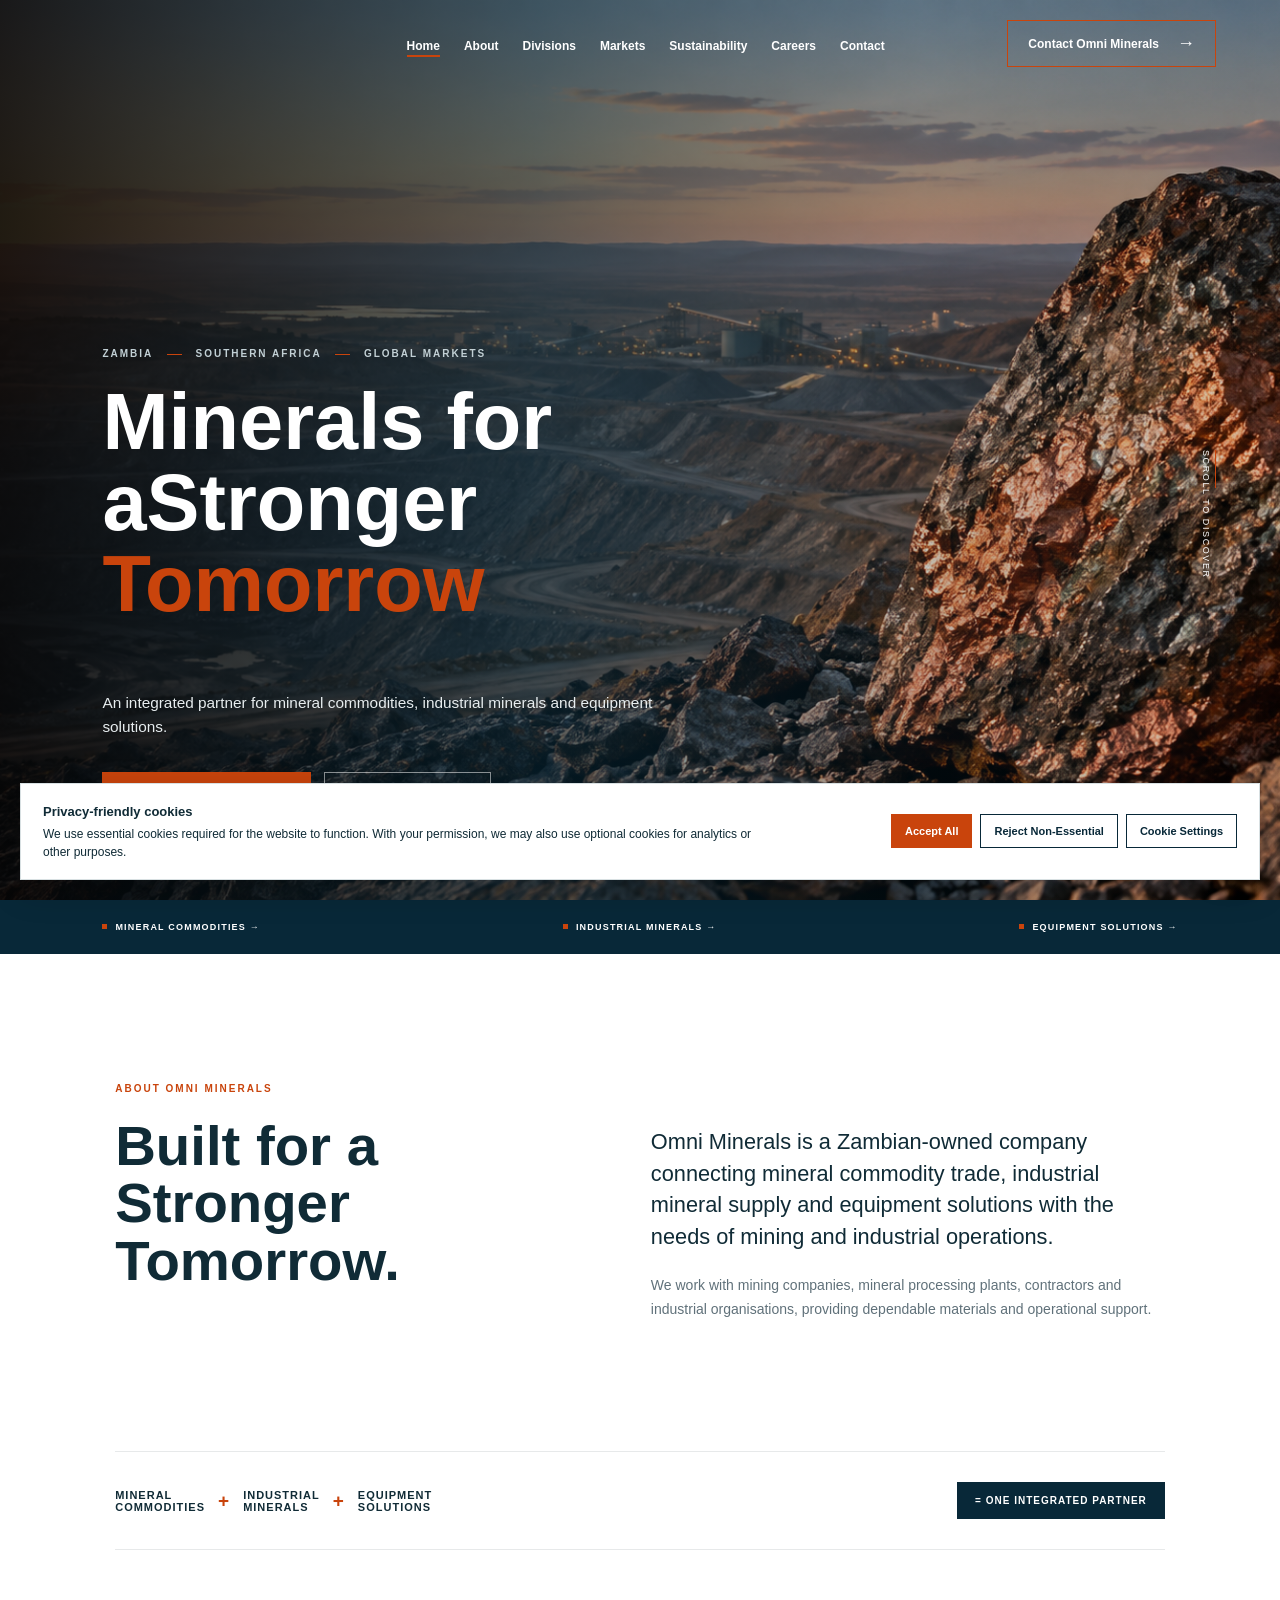
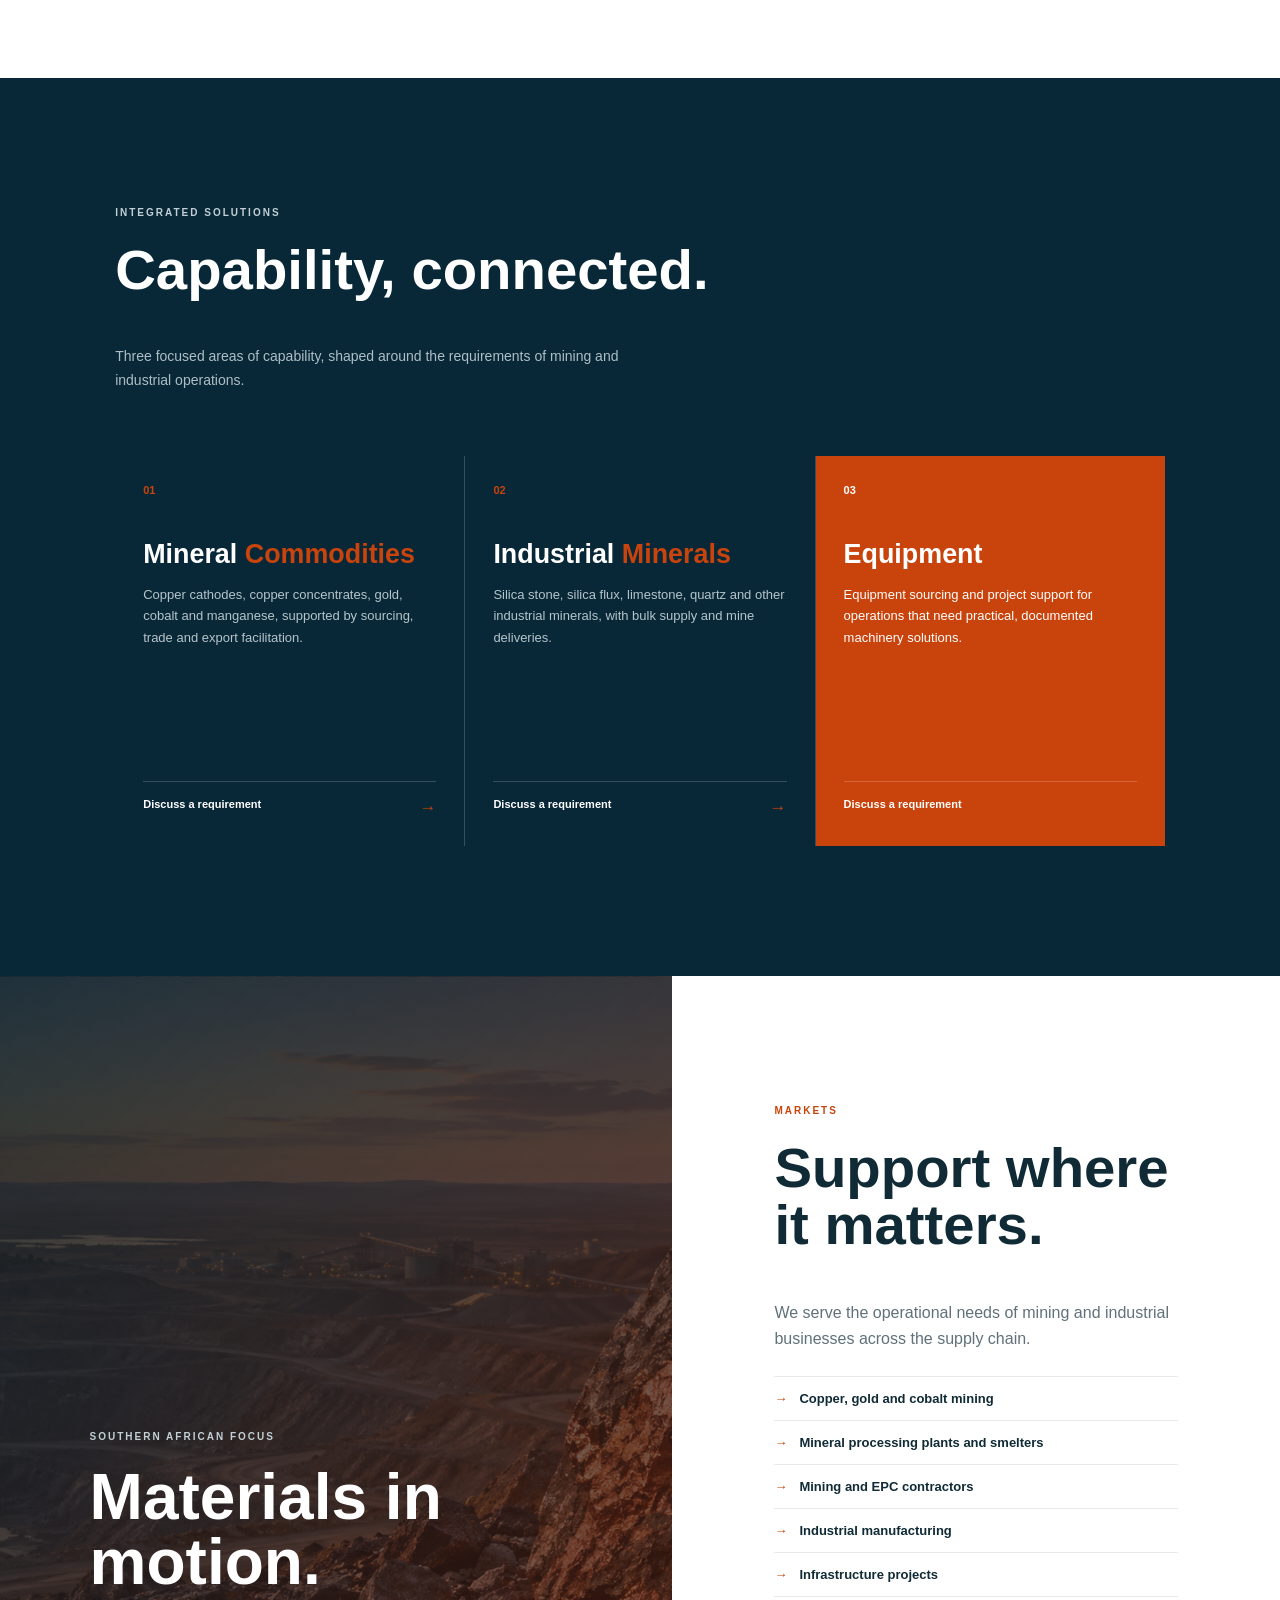
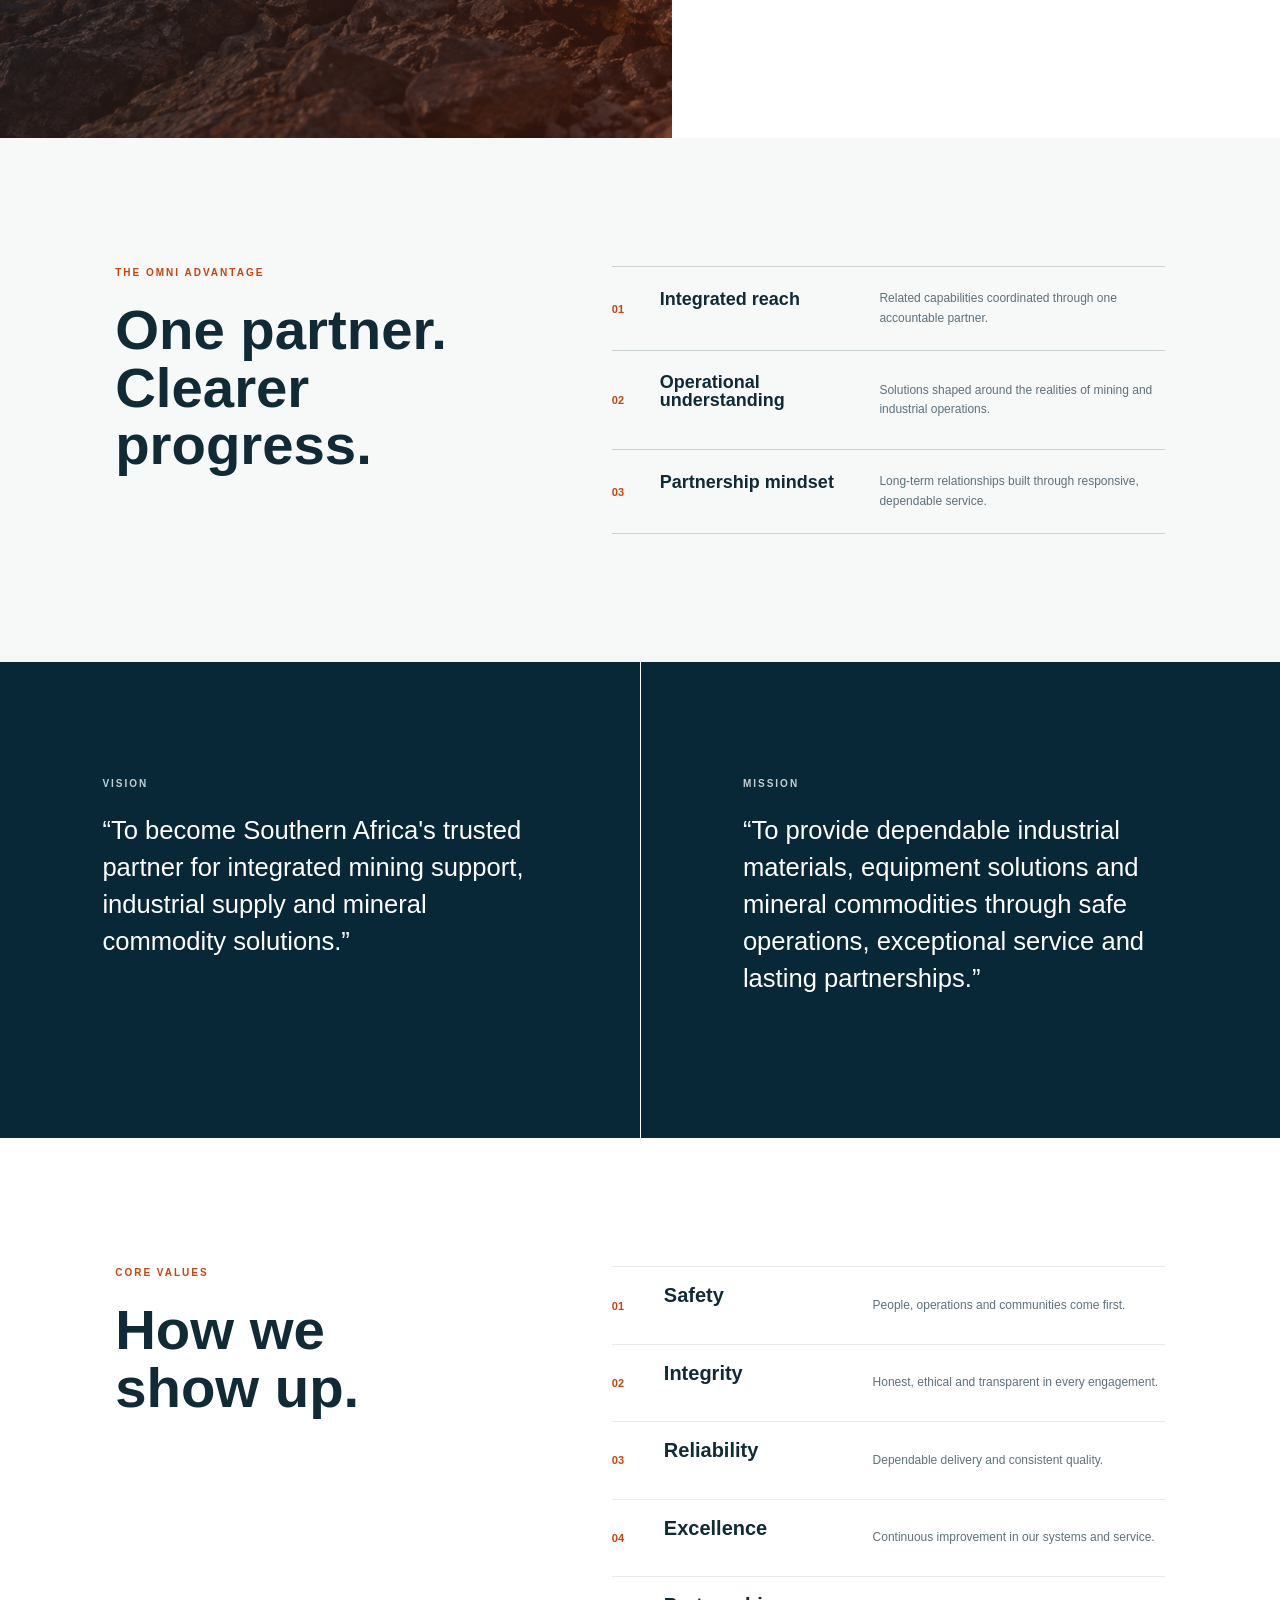
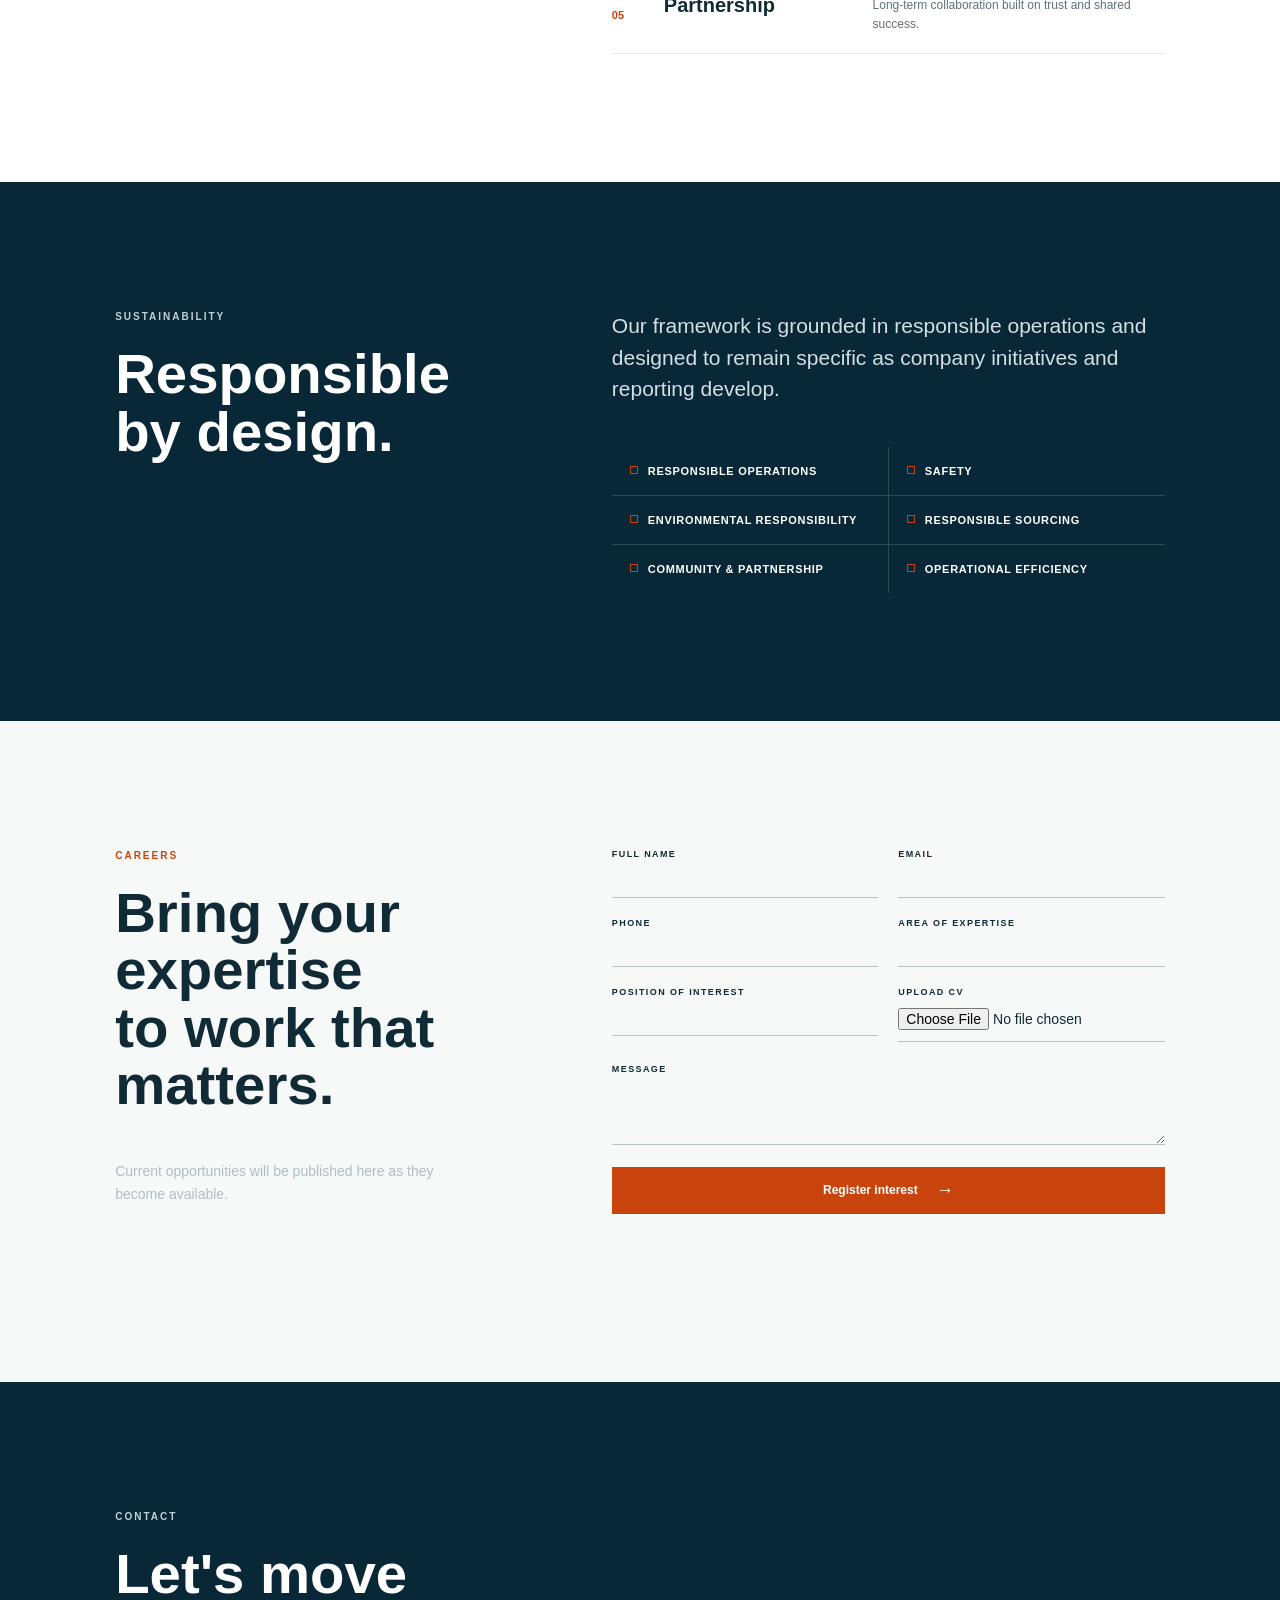
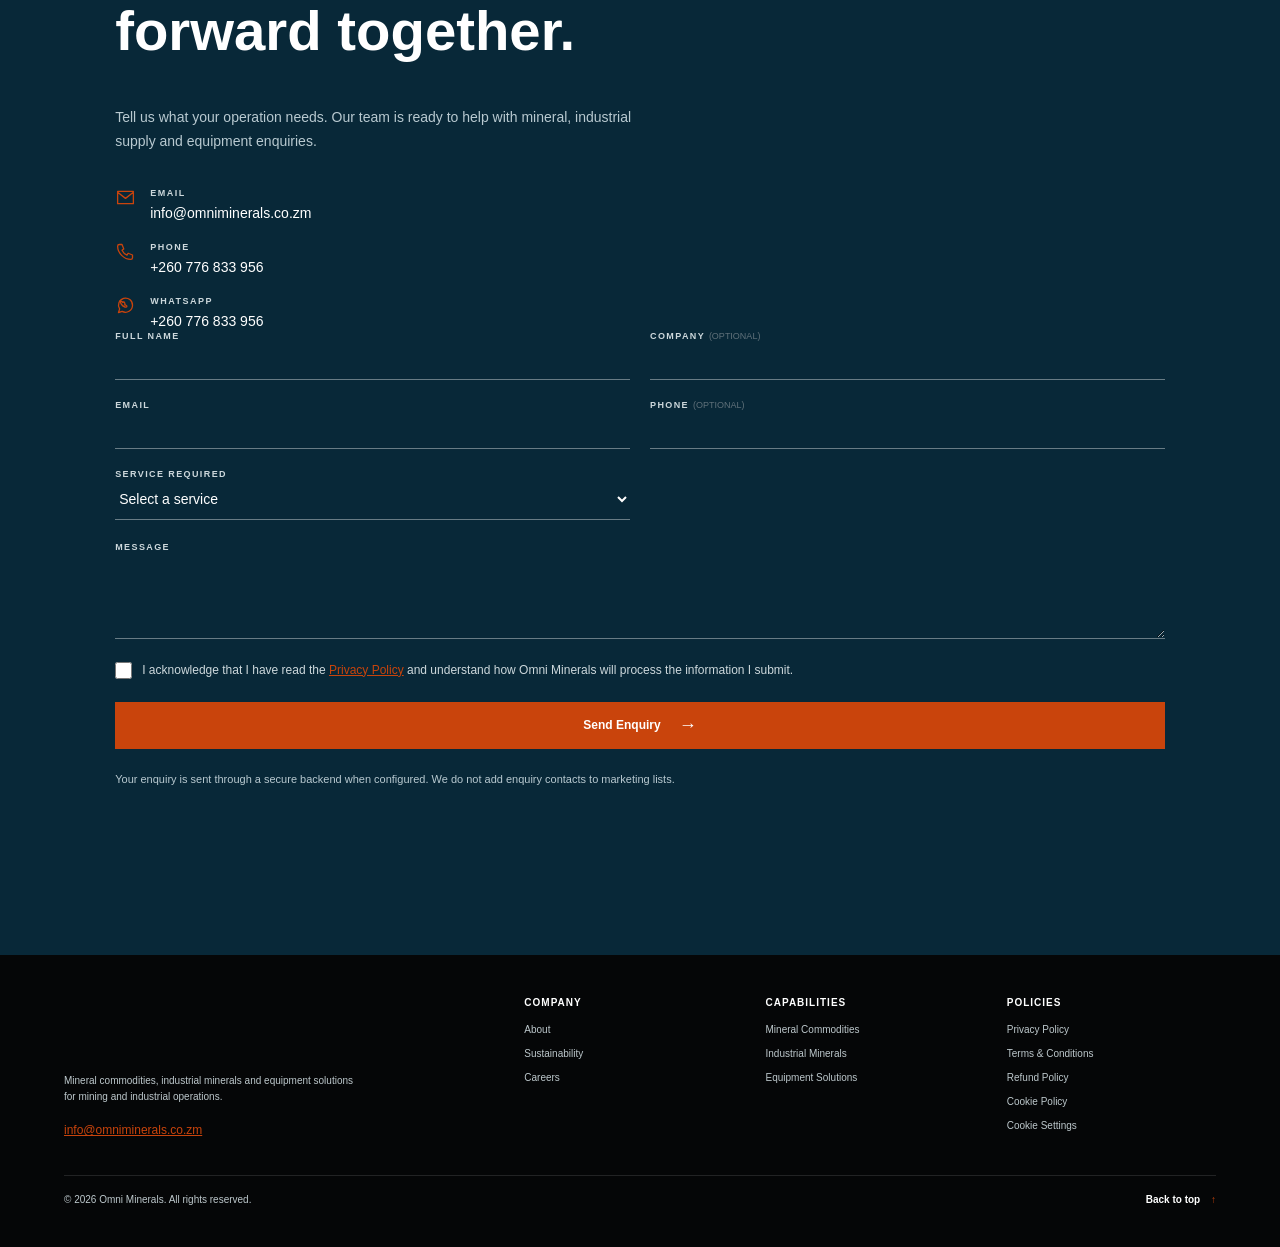
==== commit db52921d: "Add privacy, security, accessibility and contact improvements" ====
--- a/index.html
+++ b/index.html
@@ -1,19 +1,44 @@
 <!doctype html>
-<html lang="en"><head>
-<meta charset="UTF-8"><meta name="viewport" content="width=device-width, initial-scale=1.0">
-<meta name="description" content="Omni Minerals is a Zambian-owned integrated mining support and industrial supply company providing mineral commodities, industrial minerals, mining services, strategic procurement and equipment solutions."><meta name="theme-color" content="#082838">
-<meta property="og:title" content="Omni Minerals | Mining Support, Industrial Supply & Mineral Commodities"><meta property="og:description" content="Zambia's integrated partner for mineral commodities, industrial minerals, strategic procurement and equipment solutions."><meta property="og:type" content="website"><meta property="og:image" content="assets/omni-copper-mine-hero.png"><meta name="twitter:card" content="summary_large_image">
-<link rel="icon" href="favicon.svg" type="image/svg+xml"><link rel="preconnect" href="https://fonts.googleapis.com"><link rel="preconnect" href="https://fonts.gstatic.com" crossorigin><link href="https://fonts.googleapis.com/css2?family=Montserrat:wght@400;500;600;700;800&display=swap" rel="stylesheet"><link rel="stylesheet" href="styles.css"><title>Omni Minerals | Mining Support, Industrial Supply & Mineral Commodities</title></head>
-<body><a class="skip-link" href="#main-content">Skip to content</a><div class="scroll-progress" aria-hidden="true"></div><header class="site-header"><a class="brand" href="#home" aria-label="Omni Minerals home"><span class="brand-mark" aria-hidden="true"></span><span class="brand-type"><b>OMNI</b><small>MINERALS</small></span></a><button class="menu-toggle" aria-label="Open navigation" aria-controls="primary-nav" aria-expanded="false"><i></i><i></i></button><nav class="nav" id="primary-nav" aria-label="Primary navigation"><a href="#home" aria-current="page">Home</a><a href="#about">About</a><a href="#divisions">Our Divisions</a><a href="#markets">Markets</a><a href="#sustainability">Sustainability</a><a href="#careers">Careers</a><a href="#contact">Contact</a></nav><a class="header-cta" href="#contact">Let's Connect <span>→</span></a></header>
-<main id="main-content"><section class="hero" id="home"><div class="hero-media" role="img" aria-label="Copper ore at an open-pit mine"></div><div class="hero-lines" aria-hidden="true"><i></i><i></i><i></i></div><div class="hero-content"><p class="eyebrow hero-load-1">Zambia <i></i> Southern Africa <i></i> Global Markets</p><h1><span class="hero-load-2">Minerals for a</span><span class="hero-load-3">Stronger <em>Tomorrow</em></span></h1><p class="hero-load-4">Zambia's integrated partner for mineral commodities, industrial minerals, strategic procurement and equipment solutions.</p><div class="hero-actions hero-load-5"><a class="button orange" href="#divisions">Explore Our Divisions <span>→</span></a><a class="button outline" href="#contact">Get in Touch</a></div></div><p class="hero-caption">Omni Minerals <span></span> An integrated partner</p><div class="scroll-prompt"><span></span> Scroll to discover</div></section>
-<section class="capability-strip"><span>Mineral commodities <b>→</b></span><span>Industrial minerals <b>→</b></span><span>Mining services <b>→</b></span><span>Strategic procurement <b>→</b></span><span>Equipment solutions <b>→</b></span></section>
-<section class="about section" id="about"><div class="section-intro reveal"><p class="eyebrow orange-text">About Omni Minerals</p><h2>Built for a<br>Stronger Tomorrow.</h2></div><div class="about-copy reveal"><p class="large-copy">Omni Minerals is a Zambian-owned integrated mining support and industrial supply company serving the mining sector through reliable mineral commodity trade, industrial mineral supply, strategic procurement and equipment solutions.</p><p>We partner with mining companies, mineral processing plants, contractors and industrial organisations, providing the materials, equipment and operational support that modern mining operations depend on.</p></div><div class="integrated-model reveal"><span>Mineral<br>commodities</span><b>+</b><span>Industrial<br>minerals</span><b>+</b><span>Mining<br>services</span><b>+</b><span>Strategic<br>procurement</span><b>+</b><span>Equipment<br>solutions</span><strong>= One integrated partner</strong></div></section>
-<section class="divisions section-dark" id="divisions"><div class="section-intro reveal"><p class="eyebrow">Integrated Solutions</p><h2>Capability, connected.</h2><p>Five focused areas of expertise, working together to help operations perform.</p></div><div class="service-grid"><article class="service-card reveal"><span>01</span><h3>Mineral <em>Commodities</em></h3><p>Copper cathodes, copper concentrates, gold, cobalt and manganese, supported by sourcing, trading, buyer and seller representation, and export facilitation.</p><a href="#contact">Discuss a requirement <b>→</b></a></article><article class="service-card reveal"><span>02</span><h3>Industrial <em>Minerals</em></h3><p>Silica stone, silica flux, limestone, quartz and other industrial minerals, with bulk supply, mine deliveries and long-term supply agreements.</p><a href="#contact">Discuss a requirement <b>→</b></a></article><article class="service-card reveal"><span>03</span><h3>Mining <em>Services</em></h3><p>Mining subcontracting, earthmoving, material handling, site clearing, stockpile management, civil works and project support services.</p><a href="#contact">Discuss a requirement <b>→</b></a></article><article class="service-card reveal"><span>04</span><h3>Strategic <em>Procurement</em></h3><p>Mining machinery, heavy equipment procurement, consumables, components, PPE, pipes, valves, industrial chemicals and specialised sourcing.</p><a href="#contact">Discuss a requirement <b>→</b></a></article><article class="service-card accent-card reveal"><span>05</span><h3>Equipment <em>Solutions</em></h3><p>Documented equipment includes a 50-ton mobile crane, tipper trucks and front-end loaders, available with project support expertise.</p><a href="#contact">Discuss a requirement <b>→</b></a></article></div></section>
-<section class="market-section" id="markets"><div class="market-visual"><div><p class="eyebrow">Southern African focus</p><h2>Materials in<br>motion.</h2></div></div><div class="market-copy section"><p class="eyebrow orange-text">Markets</p><h2>Support where<br>it matters.</h2><p>We serve the operational needs of mining and industrial businesses across the supply chain.</p><ul><li>Copper, gold and cobalt mining</li><li>Mineral processing plants and smelters</li><li>Mining and EPC contractors</li><li>Industrial manufacturing</li><li>Infrastructure projects</li></ul></div></section>
-<section class="advantage section"><div class="section-intro reveal"><p class="eyebrow orange-text">The Omni Advantage</p><h2>One partner.<br>Clearer progress.</h2></div><div class="advantage-grid reveal"><article><b>01</b><h3>Integrated reach</h3><p>Related capabilities coordinated through one accountable partner.</p></article><article><b>02</b><h3>Operational understanding</h3><p>Solutions shaped around the realities of mining and industrial operations.</p></article><article><b>03</b><h3>Partnership mindset</h3><p>Long-term relationships built through responsive, dependable service.</p></article></div></section>
-<section class="vision section-dark"><div class="vision-panel reveal"><p class="eyebrow">Vision</p><p>“To become Southern Africa's trusted partner for integrated mining support, industrial supply, and mineral commodity solutions - delivering value that strengthens mining operations and drives sustainable growth.”</p></div><div class="vision-panel reveal"><p class="eyebrow">Mission</p><p>“To provide dependable mining support services, quality industrial materials, strategic procurement solutions, and mineral commodities through safe operations, exceptional service, and lasting partnerships.”</p></div></section>
-<section class="values section"><div class="section-intro"><p class="eyebrow orange-text">Core values</p><h2>How we show up.</h2></div><div class="value-list"><article><span>01</span><h3>Safety</h3><p>People, operations and communities come first.</p></article><article><span>02</span><h3>Integrity</h3><p>Honest, ethical and transparent in every engagement.</p></article><article><span>03</span><h3>Reliability</h3><p>Dependable delivery and consistent quality.</p></article><article><span>04</span><h3>Excellence</h3><p>Continuous improvement in our systems and service.</p></article><article><span>05</span><h3>Partnership</h3><p>Long-term collaboration built on trust and shared success.</p></article></div></section>
-<section class="sustainability section-dark" id="sustainability"><div class="section-intro reveal"><p class="eyebrow">Sustainability</p><h2>Responsible<br>by design.</h2></div><div class="sustainability-copy reveal"><p>Our framework is grounded in responsible operations and designed to remain specific as company initiatives and reporting develop.</p><div class="framework"><span>Responsible operations</span><span>Safety</span><span>Environmental responsibility</span><span>Responsible sourcing</span><span>Community & partnership</span><span>Operational efficiency</span></div></div></section>
-<section class="careers section" id="careers"><div class="section-intro"><p class="eyebrow orange-text">Careers</p><h2>Bring your expertise<br>to the work that matters.</h2><p>Current opportunities will be published here as they become available.</p></div><form class="career-form" novalidate><div class="form-grid"><label>Full Name<input name="career-name" required></label><label>Email<input name="career-email" type="email" required></label><label>Phone<input name="career-phone" type="tel" required></label><label>Area of Expertise<input name="expertise" required></label><label>Position of Interest<input name="position"></label><label>Upload CV<input name="cv" type="file" accept=".pdf,.doc,.docx"></label></div><label>Message<textarea name="career-message" rows="3"></textarea></label><button class="button orange" type="submit">Register interest <span>→</span></button><p class="form-message" aria-live="polite"></p></form></section>
-<section class="contact section-dark" id="contact"><div class="section-intro"><p class="eyebrow">Contact</p><h2>Let's move<br>forward together.</h2><p>Tell us what your operation needs. Our team is ready to help with mining, industrial supply and mineral commodity enquiries.</p><div class="contact-details"><a href="mailto:info@omni.co.zm"><span>Email</span>info@omni.co.zm</a><a href="tel:+260776833956"><span>Phone</span>+260 776 833 956</a><a href="https://wa.me/260776833956" target="_blank" rel="noopener noreferrer"><span>WhatsApp</span>+260 776 833 956</a></div></div><form class="contact-form" novalidate><div class="form-grid"><label>Full Name<input name="name" required></label><label>Company<input name="company" required></label><label>Email<input name="email" type="email" required></label><label>Phone<input name="phone" type="tel" required></label><label>Service Required<select name="service" required><option value="">Select a service</option><option>Mineral Commodities</option><option>Industrial Minerals</option><option>Mining Services</option><option>Strategic Procurement</option><option>Equipment Solutions</option><option>General Enquiry</option></select></label></div><label>Message<textarea name="message" rows="4" required></textarea></label><button class="button orange" type="submit">Send Enquiry <span>→</span></button><p class="form-message" aria-live="polite"></p></form></section></main>
-<footer class="reveal"><div class="footer-brand"><a class="brand" href="#home" aria-label="Omni Minerals home"><span class="brand-mark" aria-hidden="true"></span><span class="brand-type"><b>OMNI</b><small>MINERALS</small></span></a><p>Zambia's integrated partner for mining support, industrial supply and mineral commodities.</p></div><div class="footer-links"><div><b>Company</b><a href="#about">About</a><a href="#sustainability">Sustainability</a><a href="#careers">Careers</a></div><div><b>Divisions</b><a href="#divisions">Mineral Commodities</a><a href="#divisions">Industrial Minerals</a><a href="#divisions">Mining Services</a></div><div><b>Enquiries</b><a href="#contact">Contact Omni Minerals</a><a href="#contact">Strategic Procurement</a><a href="#contact">Equipment Solutions</a></div></div><div class="footer-bottom"><p>© 2026 Omni Minerals. All rights reserved.</p><a href="#home">Back to top <span>↑</span></a></div></footer><div class="contact-launcher" data-expanded="false"><div class="contact-actions"><a class="floating-action is-hidden" data-contact="instagram" target="_blank" rel="noopener noreferrer" aria-label="Visit Omni Minerals on Instagram" data-tooltip="Instagram"><svg viewBox="0 0 24 24" aria-hidden="true"><rect x="3" y="3" width="18" height="18" rx="5"></rect><circle cx="12" cy="12" r="4"></circle><circle cx="17.5" cy="6.5" r="1" class="icon-fill"></circle></svg></a><a class="floating-action is-hidden" data-contact="facebook" target="_blank" rel="noopener noreferrer" aria-label="Visit Omni Minerals on Facebook" data-tooltip="Facebook"><svg viewBox="0 0 24 24" aria-hidden="true"><path d="M14 8h3V4h-3c-3 0-5 2-5 5v3H6v4h3v5h4v-5h3l1-4h-4V9c0-.6.4-1 1-1Z"></path></svg></a><a class="floating-action is-hidden" data-contact="phone" aria-label="Call Omni Minerals" data-tooltip="Call Omni Minerals"><svg viewBox="0 0 24 24" aria-hidden="true"><path d="M5 4h3l2 5-2 1.5c1.2 2.5 3.2 4.5 5.7 5.7L15 14l5 2v3c0 1-1 2-2 2C10.3 21 3 13.7 3 6c0-1 .8-2 2-2Z"></path></svg></a></div><button class="floating-action whatsapp launcher-button" data-contact="whatsapp" aria-label="Open Omni Minerals contact options" aria-expanded="false" data-tooltip="Chat on WhatsApp"><svg viewBox="0 0 24 24" aria-hidden="true"><path d="M20 11.8a8 8 0 0 1-11.8 7L4 20l1.3-4.1A8 8 0 1 1 20 11.8Z"></path><path d="M9 8.5c.2-.5.4-.5.7-.5h.5c.2 0 .4.1.5.4l.7 1.6c.1.2.1.4 0 .6l-.5.7c.5 1 1.3 1.8 2.3 2.3l.7-.5c.2-.1.4-.1.6 0l1.6.7c.3.1.4.3.4.5v.5c0 .3 0 .5-.5.7-.5.2-1.5.2-2.7-.4-1-.5-2.2-1.5-3.1-2.9-.8-1.3-1.2-2.5-1.2-3.3 0-.3 0-.6.1-.8Z"></path></svg><span class="launcher-close">+</span></button></div><script src="script.js"></script></body></html>
+<html lang="en">
+<head>
+  <meta charset="UTF-8">
+  <meta name="viewport" content="width=device-width, initial-scale=1.0">
+  <meta name="description" content="Omni Minerals connects mineral commodities, industrial minerals and equipment solutions with mining and industrial operations in Zambia and Southern Africa.">
+  <meta name="theme-color" content="#082838">
+  <meta name="robots" content="index,follow">
+  <meta property="og:title" content="Omni Minerals | Mining Support, Industrial Supply & Mineral Commodities">
+  <meta property="og:description" content="Minerals for a Stronger Tomorrow. Omni Minerals supports mining and industrial operations through mineral commodities, industrial minerals and equipment solutions.">
+  <meta property="og:type" content="website">
+  <meta property="og:image" content="assets/omni-minerals-social-preview.png">
+  <meta property="og:image:width" content="1200">
+  <meta property="og:image:height" content="630">
+  <meta name="twitter:card" content="summary_large_image">
+  <meta name="twitter:title" content="Omni Minerals | Mining Support, Industrial Supply & Mineral Commodities">
+  <meta name="twitter:description" content="Minerals for a Stronger Tomorrow. Mineral commodities, industrial minerals and equipment solutions.">
+  <meta name="twitter:image" content="assets/omni-minerals-social-preview.png">
+  <link rel="canonical" href="https://[FINAL-PRODUCTION-DOMAIN]/">
+  <link rel="icon" href="favicon.svg" type="image/svg+xml">
+  <link rel="stylesheet" href="styles.css">
+  <title>Omni Minerals | Mining Support, Industrial Supply & Mineral Commodities</title>
+</head>
+<body>
+  <a class="skip-link" href="#main-content">Skip to content</a><div class="scroll-progress" aria-hidden="true"></div>
+  <header class="site-header"><a class="brand" href="#home" aria-label="Omni Minerals home"><img src="assets/omni-minerals-logo.svg" width="186" height="44" alt="Omni Minerals"></a><button class="menu-toggle" type="button" aria-label="Open navigation" aria-controls="primary-nav" aria-expanded="false"><span></span><span></span></button><nav class="nav" id="primary-nav" aria-label="Primary navigation"><a href="#home" aria-current="page">Home</a><a href="#about">About</a><a href="#divisions">Divisions</a><a href="#markets">Markets</a><a href="#sustainability">Sustainability</a><a href="#careers">Careers</a><a href="#contact">Contact</a></nav><a class="header-cta" href="#contact">Contact Omni Minerals <span aria-hidden="true">→</span></a></header>
+  <main id="main-content">
+    <section class="hero" id="home" aria-labelledby="hero-title"><div class="hero-media" role="img" aria-label="Open-pit copper mining operation viewed across an industrial landscape"></div><div class="hero-lines" aria-hidden="true"><i></i><i></i><i></i></div><div class="hero-content"><p class="eyebrow hero-load-1">Zambia <i></i> Southern Africa <i></i> Global Markets</p><h1 id="hero-title"><span class="hero-load-2">Minerals for a</span><span class="hero-load-3">Stronger <em>Tomorrow</em></span></h1><p class="hero-load-4">An integrated partner for mineral commodities, industrial minerals and equipment solutions.</p><div class="hero-actions hero-load-5"><a class="button orange" href="#contact">Contact Omni Minerals <span aria-hidden="true">→</span></a><a class="button outline" href="#divisions">Explore Our Divisions</a></div></div><p class="hero-caption">Omni Minerals <span></span> An integrated partner</p><div class="scroll-prompt"><span></span> Scroll to discover</div></section>
+    <section class="capability-strip" aria-label="Omni Minerals capabilities"><span>Mineral commodities <b aria-hidden="true">→</b></span><span>Industrial minerals <b aria-hidden="true">→</b></span><span>Equipment solutions <b aria-hidden="true">→</b></span></section>
+    <section class="about section" id="about"><div class="section-intro reveal"><p class="eyebrow orange-text">About Omni Minerals</p><h2>Built for a<br>Stronger Tomorrow.</h2></div><div class="about-copy reveal"><p class="large-copy">Omni Minerals is a Zambian-owned company connecting mineral commodity trade, industrial mineral supply and equipment solutions with the needs of mining and industrial operations.</p><p>We work with mining companies, mineral processing plants, contractors and industrial organisations, providing dependable materials and operational support.</p></div><div class="integrated-model reveal"><span>Mineral<br>commodities</span><b>+</b><span>Industrial<br>minerals</span><b>+</b><span>Equipment<br>solutions</span><strong>= One integrated partner</strong></div></section>
+    <section class="divisions section-dark" id="divisions"><div class="section-intro reveal"><p class="eyebrow">Integrated Solutions</p><h2>Capability, connected.</h2><p>Three focused areas of capability, shaped around the requirements of mining and industrial operations.</p></div><div class="service-grid"><article class="service-card reveal"><span>01</span><h3>Mineral <em>Commodities</em></h3><p>Copper cathodes, copper concentrates, gold, cobalt and manganese, supported by sourcing, trade and export facilitation.</p><a href="#contact">Discuss a requirement <b aria-hidden="true">→</b></a></article><article class="service-card reveal"><span>02</span><h3>Industrial <em>Minerals</em></h3><p>Silica stone, silica flux, limestone, quartz and other industrial minerals, with bulk supply and mine deliveries.</p><a href="#contact">Discuss a requirement <b aria-hidden="true">→</b></a></article><article class="service-card accent-card reveal"><span>03</span><h3>Equipment <em>Solutions</em></h3><p>Equipment sourcing and project support for operations that need practical, documented machinery solutions.</p><a href="#contact">Discuss a requirement <b aria-hidden="true">→</b></a></article></div></section>
+    <section class="market-section" id="markets"><div class="market-visual"><div><p class="eyebrow">Southern African focus</p><h2>Materials in<br>motion.</h2></div></div><div class="market-copy section"><p class="eyebrow orange-text">Markets</p><h2>Support where<br>it matters.</h2><p>We serve the operational needs of mining and industrial businesses across the supply chain.</p><ul><li>Copper, gold and cobalt mining</li><li>Mineral processing plants and smelters</li><li>Mining and EPC contractors</li><li>Industrial manufacturing</li><li>Infrastructure projects</li></ul></div></section>
+    <section class="advantage section"><div class="section-intro reveal"><p class="eyebrow orange-text">The Omni Advantage</p><h2>One partner.<br>Clearer progress.</h2></div><div class="advantage-grid reveal"><article><b>01</b><h3>Integrated reach</h3><p>Related capabilities coordinated through one accountable partner.</p></article><article><b>02</b><h3>Operational understanding</h3><p>Solutions shaped around the realities of mining and industrial operations.</p></article><article><b>03</b><h3>Partnership mindset</h3><p>Long-term relationships built through responsive, dependable service.</p></article></div></section>
+    <section class="vision section-dark"><div class="vision-panel reveal"><p class="eyebrow">Vision</p><p>“To become Southern Africa's trusted partner for integrated mining support, industrial supply and mineral commodity solutions.”</p></div><div class="vision-panel reveal"><p class="eyebrow">Mission</p><p>“To provide dependable industrial materials, equipment solutions and mineral commodities through safe operations, exceptional service and lasting partnerships.”</p></div></section>
+    <section class="values section"><div class="section-intro"><p class="eyebrow orange-text">Core values</p><h2>How we show up.</h2></div><div class="value-list"><article><span>01</span><h3>Safety</h3><p>People, operations and communities come first.</p></article><article><span>02</span><h3>Integrity</h3><p>Honest, ethical and transparent in every engagement.</p></article><article><span>03</span><h3>Reliability</h3><p>Dependable delivery and consistent quality.</p></article><article><span>04</span><h3>Excellence</h3><p>Continuous improvement in our systems and service.</p></article><article><span>05</span><h3>Partnership</h3><p>Long-term collaboration built on trust and shared success.</p></article></div></section>
+    <section class="sustainability section-dark" id="sustainability"><div class="section-intro reveal"><p class="eyebrow">Sustainability</p><h2>Responsible<br>by design.</h2></div><div class="sustainability-copy reveal"><p>Our framework is grounded in responsible operations and designed to remain specific as company initiatives and reporting develop.</p><div class="framework"><span>Responsible operations</span><span>Safety</span><span>Environmental responsibility</span><span>Responsible sourcing</span><span>Community &amp; partnership</span><span>Operational efficiency</span></div></div></section>
+    <section class="careers section" id="careers"><div class="section-intro"><p class="eyebrow orange-text">Careers</p><h2>Bring your expertise<br>to work that matters.</h2><p>Current opportunities will be published here as they become available.</p></div><form class="career-form" novalidate><div class="form-grid"><label>Full Name<input name="career-name" autocomplete="name" required></label><label>Email<input name="career-email" type="email" autocomplete="email" required></label><label>Phone<input name="career-phone" type="tel" autocomplete="tel"></label><label>Area of Expertise<input name="expertise" required></label><label>Position of Interest<input name="position"></label><label>Upload CV<input name="cv" type="file" accept=".pdf,.doc,.docx"></label></div><label>Message<textarea name="career-message" rows="3"></textarea></label><button class="button orange" type="submit">Register interest <span aria-hidden="true">→</span></button><p class="form-message" aria-live="polite"></p></form></section>
+    <section class="contact section-dark" id="contact"><div class="section-intro"><p class="eyebrow">Contact</p><h2>Let's move<br>forward together.</h2><p>Tell us what your operation needs. Our team is ready to help with mineral, industrial supply and equipment enquiries.</p><div class="contact-details"><a href="mailto:info@omniminerals.co.zm"><svg viewBox="0 0 24 24" aria-hidden="true"><path d="M3 5h18v14H3zM3 6l9 7 9-7"/></svg><span><b>Email</b>info@omniminerals.co.zm</span></a><a href="tel:+260776833956"><svg viewBox="0 0 24 24" aria-hidden="true"><path d="M5 4h3l2 5-2 1.5c1.2 2.5 3.2 4.5 5.7 5.7L15 14l5 2v3c0 1-.8 2-2 2C10.3 21 3 13.7 3 6c0-1 .8-2 2-2Z"/></svg><span><b>Phone</b>+260 776 833 956</span></a><a href="https://wa.me/260776833956?text=Hello%20Omni%20Minerals%2C%20I%20would%20like%20to%20make%20an%20enquiry%20about%20your%20services." target="_blank" rel="noopener noreferrer"><svg viewBox="0 0 24 24" aria-hidden="true"><path d="M20 11.8a8 8 0 0 1-11.8 7L4 20l1.3-4.1A8 8 0 1 1 20 11.8Z"/><path d="M9 8.5c.2-.5.4-.5.7-.5h.5c.2 0 .4.1.5.4l.7 1.6c.1.2.1.4 0 .6l-.5.7c.2 0 .4.1.6 0l1.6.7c.3.1.4.3.4.5v.5c0 .3 0 .5-.5.7-.5.2-1.5.2-2.7-.4-1-.5-2.2-1.5-3.1-2.9-.8-1.3-1.2-2.5-1.2-3.3 0-.3 0-.6.1-.8Z"/></svg><span><b>WhatsApp</b>+260 776 833 956</span></a></div></div><form class="contact-form" action="/api/contact" method="post" novalidate data-contact-form><div class="form-grid"><label>Full Name<input name="name" autocomplete="name" maxlength="100" required></label><label>Company <span class="optional">(optional)</span><input name="company" autocomplete="organization" maxlength="120"></label><label>Email<input name="email" type="email" autocomplete="email" maxlength="160" required></label><label>Phone <span class="optional">(optional)</span><input name="phone" type="tel" autocomplete="tel" maxlength="30"></label><label>Service Required<select name="service" required><option value="">Select a service</option><option>Mineral Commodities</option><option>Industrial Minerals</option><option>Equipment Solutions</option><option>General Enquiry</option></select></label></div><label>Message<textarea name="message" rows="4" maxlength="2000" required></textarea></label><label class="honeypot" aria-hidden="true">Website<input name="_website" tabindex="-1" autocomplete="off"></label><input type="hidden" name="formStartedAt" value=""><label class="consent"><input name="consent" type="checkbox" required><span>I acknowledge that I have read the <a href="privacy-policy.html">Privacy Policy</a> and understand how Omni Minerals will process the information I submit.</span></label><button class="button orange" type="submit">Send Enquiry <span aria-hidden="true">→</span></button><p class="form-note">Your enquiry is sent through a secure backend when configured. We do not add enquiry contacts to marketing lists.</p><p class="form-message" aria-live="polite"></p></form></section>
+  </main>
+  <footer class="site-footer reveal"><div class="footer-brand"><a class="brand" href="#home" aria-label="Omni Minerals home"><img src="assets/omni-minerals-logo.svg" width="186" height="44" alt="Omni Minerals"></a><p>Mineral commodities, industrial minerals and equipment solutions for mining and industrial operations.</p><a class="footer-email" href="mailto:info@omniminerals.co.zm">info@omniminerals.co.zm</a></div><div class="footer-links"><div><b>Company</b><a href="#about">About</a><a href="#sustainability">Sustainability</a><a href="#careers">Careers</a></div><div><b>Capabilities</b><a href="#divisions">Mineral Commodities</a><a href="#divisions">Industrial Minerals</a><a href="#divisions">Equipment Solutions</a></div><div><b>Policies</b><a href="privacy-policy.html">Privacy Policy</a><a href="terms-and-conditions.html">Terms &amp; Conditions</a><a href="refund-policy.html">Refund Policy</a><a href="cookie-policy.html">Cookie Policy</a><button class="footer-cookie-settings" type="button">Cookie Settings</button></div></div><div class="footer-bottom"><p>© 2026 Omni Minerals. All rights reserved.</p><a href="#home">Back to top <span aria-hidden="true">↑</span></a></div></footer>
+  <div class="contact-launcher" data-expanded="false"><div class="contact-actions" id="floating-contact-actions"><a class="floating-action whatsapp" data-contact="whatsapp" aria-label="Chat on WhatsApp" data-tooltip="Chat on WhatsApp"><svg viewBox="0 0 24 24" aria-hidden="true"><path d="M20 11.8a8 8 0 0 1-11.8 7L4 20l1.3-4.1A8 8 0 1 1 20 11.8Z"/><path d="M9 8.5c.2-.5.4-.5.7-.5h.5c.2 0 .4.1.5.4l.7 1.6c.1.2.1.4 0 .6l-.5.7c.5 0 1.3.1 1.8.4l.7-.5c.2-.1.4-.1.6 0l1.6.7c.3.1.4.3.4.5v.5c0 .3 0 .5-.5.7-.5.2-1.5.2-2.7-.4-1-.5-2.2-1.5-3.1-2.9-.8-1.3-1.2-2.5-1.2-3.3 0-.3 0-.6.1-.8Z"/></svg></a><a class="floating-action" data-contact="phone" aria-label="Call Omni Minerals" data-tooltip="Call Omni Minerals"><svg viewBox="0 0 24 24" aria-hidden="true"><path d="M5 4h3l2 5-2 1.5c1.2 2.5 3.2 4.5 5.7 5.7L15 14l5 2v3c0 1-.8 2-2 2C10.3 21 3 13.7 3 6c0-1 .8-2 2-2Z"/></svg></a><a class="floating-action" data-contact="email" aria-label="Email Omni Minerals" data-tooltip="Email Omni Minerals"><svg viewBox="0 0 24 24" aria-hidden="true"><path d="M3 5h18v14H3zM3 6l9 7 9-7"/></svg></a></div><button class="floating-action launcher-button" type="button" aria-label="Open contact options" aria-expanded="false" aria-controls="floating-contact-actions"><svg class="launcher-icon" viewBox="0 0 24 24" aria-hidden="true"><path d="M20 11.8a8 8 0 0 1-11.8 7L4 20l1.3-4.1A8 8 0 1 1 20 11.8Z"/><path d="M9 8.5c.2-.5.4-.5.7-.5h.5c.2 0 .4.1.5.4l.7 1.6c.1.2.1.4 0 .6l-.5.7c.5 1 1.3 1.8 2.3 2.3l.7-.5c.2-.1.4-.1.6 0l1.6.7c.3.1.4.3.4.5v.5c0 .3 0 .5-.5.7-.5.2-1.5.2-2.7-.4-3.1-1.5-4.3-3.8-4.3-5.3 0-.3 0-.6.1-.8Z"/></svg><span class="launcher-close" aria-hidden="true">+</span></button></div>
+  <div class="cookie-banner" hidden><p><b>Privacy-friendly cookies</b> We use essential cookies required for the website to function. With your permission, we may also use optional cookies for analytics or other purposes.</p><div><button type="button" data-cookie-action="accept">Accept All</button><button type="button" data-cookie-action="reject">Reject Non-Essential</button><button type="button" data-cookie-action="settings">Cookie Settings</button></div></div><dialog class="cookie-dialog" aria-labelledby="cookie-dialog-title"><form method="dialog"><h2 id="cookie-dialog-title">Cookie Settings</h2><p>Choose whether to allow optional cookies. No analytics or marketing scripts are installed at present.</p><label><input type="checkbox" checked disabled> Necessary cookies <small>Required for core website functions.</small></label><label><input type="checkbox" data-cookie-category="analytics"> Analytics cookies <small>Currently not used.</small></label><label><input type="checkbox" data-cookie-category="marketing"> Marketing cookies <small>Currently not used.</small></label><div class="dialog-actions"><button value="cancel">Cancel</button><button value="save" data-cookie-action="save">Save Preferences</button></div></form></dialog>
+  <script src="script.js" defer></script>
+</body></html>
--- a/styles.css
+++ b/styles.css
@@ -1,12 +1,7 @@
-:root{--navy:#082838;--navy-deep:#050607;--orange:#f85818;--grey:#e7e9ea;--white:#fff;--ink:#102b36;--muted:#60717a}*{box-sizing:border-box}html{scroll-behavior:smooth}body{margin:0;background:var(--white);font-family:Montserrat,Arial,sans-serif;color:var(--ink);overflow-x:hidden}a{color:inherit;text-decoration:none}h1,h2,h3,p{margin-top:0}h1,h2,h3{letter-spacing:0;line-height:1.02}h2{font-size:clamp(36px,4.4vw,68px);font-weight:700}.skip-link{position:fixed;top:-100px;left:20px;z-index:99;padding:12px 16px;background:var(--orange);color:#fff}.skip-link:focus{top:20px}.site-header{position:fixed;top:0;left:0;right:0;height:88px;z-index:20;padding:0 clamp(22px,5vw,78px);display:flex;align-items:center;gap:28px;color:#fff;transition:background .3s,color .3s,border-color .3s;border-bottom:1px solid transparent}.site-header.scrolled{background:var(--navy);border-color:#ffffff22}.brand{display:flex;align-items:center;gap:10px;min-width:max-content}.brand-mark{display:block;width:38px;height:38px;border:7px solid currentColor;border-radius:50%;transform:rotate(-35deg);position:relative}.brand-mark:after{content:"";position:absolute;inset:-8px 7px;background:var(--navy);border-radius:48%;transform:rotate(54deg)}.brand-type b{display:block;font-size:22px;line-height:18px;font-weight:800;letter-spacing:2px}.brand-type small{display:block;font-size:8px;line-height:12px;font-weight:700;letter-spacing:2.8px}.nav{display:flex;gap:24px;margin:auto;font-size:12px;font-weight:500}.nav a{padding:36px 0 31px;border-bottom:2px solid transparent}.nav a:hover,.nav a[aria-current="page"]{border-color:var(--orange)}.header-cta,.button{display:inline-flex;align-items:center;justify-content:center;gap:18px;font:600 12px Montserrat,sans-serif;min-height:47px;padding:0 20px;transition:transform .2s,background .2s,color .2s,border-color .2s}.header-cta{border:1px solid var(--orange)}.header-cta:hover{background:var(--orange)}.header-cta span,.button span{font-size:18px;font-weight:400;transition:transform .2s}.header-cta:hover span,.button:hover span{transform:translateX(4px)}.menu-toggle{display:none}.hero{min-height:800px;height:100svh;position:relative;display:flex;align-items:end;padding:0 clamp(24px,8vw,140px) clamp(58px,9vh,110px);color:#fff;isolation:isolate}.hero-media{position:absolute;inset:0;background:linear-gradient(90deg,rgba(5,6,7,.89) 0%,rgba(8,40,56,.72) 38%,rgba(8,40,56,.26) 68%,rgba(5,6,7,.15)),url('assets/omni-copper-mine-hero.png') center/cover no-repeat;z-index:-1}.hero-content{max-width:690px}.eyebrow{font-size:10px;line-height:1.3;font-weight:700;letter-spacing:2px;text-transform:uppercase;color:#aebec5;margin-bottom:22px}.eyebrow i{display:inline-block;width:15px;border-top:1px solid var(--orange);vertical-align:middle;margin:0 9px}h1{font-size:clamp(48px,6.2vw,92px);font-weight:700}h1 em,.service-card em{font-style:normal;color:var(--orange)}.hero-content>p:not(.eyebrow){max-width:600px;line-height:1.6;font-size:clamp(14px,1.2vw,17px);margin:26px 0 32px;color:#e7edef}.hero-actions{display:flex;gap:13px;flex-wrap:wrap}.button.orange{background:var(--orange);color:#fff;border:1px solid var(--orange)}.button.orange:hover{background:#d9450e;border-color:#d9450e;transform:translateY(-2px)}.button.outline{color:#fff;border:1px solid #ffffff85}.button.outline:hover{background:#fff;color:var(--navy)}.hero-caption{position:absolute;right:clamp(24px,5vw,78px);bottom:28px;font-size:9px;letter-spacing:1.8px;text-transform:uppercase}.hero-caption span{display:inline-block;width:30px;border-top:1px solid var(--orange);margin:0 9px 3px}.scroll-prompt{position:absolute;right:clamp(24px,5vw,78px);top:50%;font-size:9px;letter-spacing:1.6px;text-transform:uppercase;writing-mode:vertical-rl}.scroll-prompt span{display:block;height:38px;border-left:1px solid var(--orange);margin:0 0 11px 4px}.capability-strip{padding:22px clamp(24px,8vw,140px);background:var(--navy);color:#fff;display:flex;justify-content:space-between;gap:22px;font-size:9px;font-weight:700;text-transform:uppercase;letter-spacing:1.2px}.capability-strip span:before{content:"";display:inline-block;width:5px;height:5px;background:var(--orange);margin:0 8px 1px 0}.section{padding:clamp(76px,10vw,150px) clamp(24px,9vw,150px)}.section-dark{background:var(--navy);color:#fff;padding:clamp(76px,10vw,150px) clamp(24px,9vw,150px)}.orange-text{color:var(--orange)}.about{display:grid;grid-template-columns:.9fr 1.1fr;gap:9vw}.about-copy{padding-top:44px;max-width:610px}.large-copy{font-size:clamp(19px,1.7vw,26px);line-height:1.45;font-weight:500}.about-copy>p:last-child{color:var(--muted);font-size:14px;line-height:1.7}.integrated-model{grid-column:1/-1;border-top:1px solid var(--grey);border-bottom:1px solid var(--grey);padding:30px 0;display:flex;align-items:center;gap:13px;flex-wrap:wrap;text-transform:uppercase;letter-spacing:1px;font-size:11px;font-weight:700}.integrated-model b{color:var(--orange);font-size:19px}.integrated-model strong{margin-left:auto;background:var(--navy);color:#fff;padding:13px 18px;font-size:10px}.divisions{padding-bottom:130px}.section-intro>p:not(.eyebrow){max-width:520px;color:#afbec5;line-height:1.65;font-size:14px;margin:22px 0 0}.service-grid{margin-top:64px;display:grid;grid-template-columns:repeat(6,1fr);gap:1px;background:#ffffff2e}.service-card{background:var(--navy);min-height:390px;padding:28px;display:flex;flex-direction:column;grid-column:span 2;transition:background .25s,transform .25s}.service-card:nth-child(4),.service-card:nth-child(5){grid-column:span 3}.service-card:hover{background:#0d3446;transform:translateY(-4px)}.service-card>span,.value-list span{color:var(--orange);font-size:11px;font-weight:700}.service-card h3{font-size:clamp(24px,2.1vw,34px);margin:45px 0 16px}.service-card>p{font-size:13px;line-height:1.65;color:#b6c4ca;max-width:390px}.service-card a{margin-top:auto;font-size:11px;font-weight:700;border-top:1px solid #ffffff2d;padding-top:16px}.service-card a b{float:right;color:var(--orange);font-size:17px}.accent-card{background:var(--orange)}.accent-card:hover{background:#db480e}.accent-card>*{color:#fff!important}.market-section{display:grid;grid-template-columns:1.05fr .95fr}.market-visual{min-height:640px;background:linear-gradient(135deg,#071c27d8,#4b1d10aa),url('assets/omni-copper-mine-hero.png') center/cover;color:#fff;padding:clamp(50px,7vw,105px);display:flex;align-items:end}.market-visual h2{font-size:clamp(42px,5vw,78px)}.market-copy{padding-left:clamp(28px,8vw,135px);padding-right:clamp(28px,8vw,135px)}.market-copy>p:not(.eyebrow){line-height:1.6;color:var(--muted);max-width:420px;margin:25px 0}.market-copy ul{list-style:none;padding:0;border-top:1px solid var(--grey);font-size:13px;font-weight:600}.market-copy li{padding:14px 0;border-bottom:1px solid var(--grey)}.market-copy li:before{content:"→";color:var(--orange);padding-right:12px}.advantage{display:grid;grid-template-columns:.8fr 1.2fr;gap:10vw;background:#f7f8f8}.advantage-grid{border-top:1px solid #cbd2d4}.advantage-grid article{display:grid;grid-template-columns:48px 1fr 1.3fr;align-items:center;padding:22px 0;border-bottom:1px solid #cbd2d4}.advantage-grid b{color:var(--orange);font-size:11px}.advantage-grid h3{font-size:18px}.advantage-grid p{font-size:12px;line-height:1.6;color:var(--muted);margin:0}.vision{display:grid;grid-template-columns:1fr 1fr;gap:1px;padding:0;background:#ffffff26}.vision-panel{background:var(--navy);padding:clamp(60px,9vw,130px) clamp(24px,8vw,135px)}.vision-panel>p:last-child{font-size:clamp(20px,2vw,31px);line-height:1.45;max-width:600px}.values{display:grid;grid-template-columns:.8fr 1.2fr;gap:10vw}.value-list{border-top:1px solid var(--grey)}.value-list article{display:grid;grid-template-columns:52px 1fr 1.4fr;align-items:center;padding:18px 0;border-bottom:1px solid var(--grey)}.value-list h3{font-size:20px}.value-list p{font-size:12px;color:var(--muted);line-height:1.6;margin:0}.sustainability{display:grid;grid-template-columns:.8fr 1.2fr;gap:10vw}.sustainability-copy>p{font-size:21px;line-height:1.5;max-width:560px;color:#d3dfe3}.framework{display:grid;grid-template-columns:repeat(2,1fr);gap:1px;background:#ffffff28;margin-top:42px}.framework span{padding:18px;background:var(--navy);font-size:11px;font-weight:600;text-transform:uppercase;letter-spacing:.7px}.framework span:before{content:"";display:inline-block;width:6px;height:6px;border:1px solid var(--orange);margin:0 10px 1px 0}.careers{display:grid;grid-template-columns:.8fr 1.2fr;gap:10vw;background:#f7f8f8}.career-form,.contact-form{display:grid;gap:22px}.form-grid{display:grid;grid-template-columns:repeat(2,1fr);gap:20px}label{font-size:9px;font-weight:700;letter-spacing:1.4px;text-transform:uppercase}input,textarea,select{display:block;width:100%;border:0;border-bottom:1px solid #b8c3c7;background:transparent;color:inherit;font:500 14px Montserrat,sans-serif;padding:11px 0;outline:0;border-radius:0}select{appearance:auto}input:focus,textarea:focus,select:focus{border-color:var(--orange)}input[type="file"]{font-size:11px}.form-message{font-size:12px;line-height:1.5;margin:0;min-height:18px}.contact{display:grid;grid-template-columns:.8fr 1.2fr;gap:10vw}.contact .section-intro>p:not(.eyebrow){color:#b8c9d0}.contact label{color:#cdd8dc}.contact input,.contact textarea,.contact select{color:#fff;border-color:#ffffff63}.contact option{color:var(--ink)}footer{display:flex;align-items:center;justify-content:space-between;gap:20px;padding:30px clamp(24px,5vw,78px);background:var(--navy-deep);color:#bdc8cc;font-size:10px}footer .brand{color:#fff}footer .brand-mark{width:29px;height:29px;border-width:5px}footer .brand-mark:after{inset:-5px 5px;background:var(--navy-deep)}footer .brand-type b{font-size:17px;line-height:14px}footer .brand-type small{font-size:6px;line-height:9px}footer>a:last-child{color:#fff;font-weight:700}footer>a:last-child span{color:var(--orange);margin-left:8px}.reveal{opacity:0;transform:translateY(18px);transition:opacity .65s ease,transform .65s ease}.reveal.visible{opacity:1;transform:none}
-@media(max-width:1000px){.nav{gap:15px;font-size:10px}.site-header{gap:18px}.header-cta{padding:0 13px}.hero{min-height:700px}.capability-strip{flex-wrap:wrap;justify-content:flex-start}.market-section{grid-template-columns:1fr}.market-visual{min-height:440px}.market-copy{padding-left:clamp(24px,9vw,100px);padding-right:clamp(24px,9vw,100px)}.about,.advantage,.values,.sustainability,.careers,.contact{gap:6vw}}@media(max-width:760px){.site-header{height:70px;padding:0 22px}.nav,.header-cta{display:none}.menu-toggle{display:grid;gap:6px;margin-left:auto;border:0;background:transparent;padding:12px 0;color:inherit}.menu-toggle i{display:block;width:25px;height:2px;background:currentColor}.nav.open{display:flex;position:absolute;top:70px;left:0;right:0;margin:0;padding:12px 22px 22px;flex-direction:column;gap:0;background:var(--navy);border-top:1px solid #ffffff22}.nav.open a{padding:13px 0;border:0}.hero{min-height:740px;padding:0 24px 70px}.hero-media{background:linear-gradient(90deg,rgba(5,6,7,.86),rgba(8,40,56,.48)),url('assets/omni-copper-mine-hero.png') 63% center/cover}.hero-caption,.scroll-prompt{display:none}.capability-strip{padding:19px 24px;gap:12px 18px;line-height:1.5}.about,.advantage,.values,.sustainability,.careers,.contact{grid-template-columns:1fr;gap:42px}.about-copy{padding-top:0}.integrated-model{gap:11px;padding:24px 0}.integrated-model strong{margin:7px 0 0;flex-basis:100%}.service-grid{grid-template-columns:1fr}.service-card,.service-card:nth-child(4),.service-card:nth-child(5){grid-column:auto;min-height:310px}.market-visual{min-height:390px}.vision{grid-template-columns:1fr}.advantage-grid article,.value-list article{grid-template-columns:38px 1fr}.advantage-grid p,.value-list p{grid-column:2;grid-row:2;margin-top:8px}.form-grid{grid-template-columns:1fr}.framework{grid-template-columns:1fr}.careers,.contact{padding-top:80px;padding-bottom:80px}footer{align-items:flex-start;flex-direction:column}}@media(prefers-reduced-motion:reduce){html{scroll-behavior:auto}.site-header,.header-cta,.button,.header-cta span,.button span,.service-card,.reveal{transition:none}.reveal{opacity:1;transform:none}}
-
-/* Motion and interaction layer */
-.scroll-progress{position:fixed;top:0;left:0;z-index:50;height:3px;width:var(--progress,0%);background:var(--orange);transform-origin:left;pointer-events:none}.site-header{animation:nav-arrive .55s .1s both}.hero-media{animation:hero-arrive 1.1s ease-out both,cinema-drift 18s ease-in-out 1.1s infinite;will-change:transform}.hero-lines{position:absolute;inset:0;pointer-events:none;overflow:hidden}.hero-lines i{position:absolute;display:block;border-top:1px solid #f858185c;width:22vw;right:-4vw;transform:rotate(-26deg);animation:line-drift 14s ease-in-out infinite}.hero-lines i:nth-child(1){top:21%;animation-delay:-4s}.hero-lines i:nth-child(2){top:40%;width:28vw;animation-delay:-9s}.hero-lines i:nth-child(3){top:58%;width:17vw;animation-delay:-2s}.hero-content h1 span{display:block}.hero-load-1,.hero-load-2,.hero-load-3,.hero-load-4,.hero-load-5{opacity:0;transform:translateY(20px);animation:hero-copy-in .65s cubic-bezier(.2,.7,.2,1) forwards}.hero-load-1{animation-delay:.2s}.hero-load-2{animation-delay:.35s}.hero-load-3{animation-delay:.5s}.hero-load-4{animation-delay:.7s}.hero-load-5{animation-delay:.9s}.capability-strip span{opacity:0;transform:translateX(-9px);animation:strip-in .45s forwards}.capability-strip span:nth-child(1){animation-delay:.9s}.capability-strip span:nth-child(2){animation-delay:1s}.capability-strip span:nth-child(3){animation-delay:1.1s}.capability-strip span:nth-child(4){animation-delay:1.2s}.capability-strip span:nth-child(5){animation-delay:1.3s}.capability-strip b{display:inline-block;color:var(--orange);margin-left:4px;opacity:0;transform:translateX(-5px);transition:opacity .2s,transform .2s}.capability-strip span:hover{color:#fff}.capability-strip span:hover b{opacity:1;transform:none}.site-header.scrolled{height:74px;background:#082838ed;backdrop-filter:blur(14px)}.site-header.scrolled .nav a{padding-top:29px;padding-bottom:24px}.site-header.scrolled .brand-mark{transform:rotate(-35deg) scale(.89)}.nav a{position:relative;border:0!important}.nav a:after{content:"";position:absolute;bottom:27px;left:0;width:100%;height:2px;background:var(--orange);transform:scaleX(0);transform-origin:left;transition:transform .25s}.nav a:hover:after,.nav a[aria-current="page"]:after{transform:scaleX(1)}.section-intro h2,.market-copy h2{position:relative}.section-intro h2:after{content:"";display:block;width:44px;border-bottom:2px solid var(--orange);margin-top:24px}.service-card{overflow:hidden;border:1px solid transparent}.service-card:before{content:"";position:absolute;inset:auto 28px 0;height:2px;background:var(--orange);transform:scaleX(0);transform-origin:left;transition:transform .35s}.service-card:hover:before{transform:scaleX(1)}.service-card:hover>span{transform:translateY(-4px) scale(1.18)}.service-card>span,.service-card>p,.service-card a{transition:transform .3s,color .3s}.service-card:hover>p{transform:translateY(-3px)}.service-card:hover a b{display:inline-block;transform:translateX(5px)}.market-visual,.market-copy{overflow:hidden}.market-visual:after{content:"";position:absolute;inset:0;background:var(--navy);transform:scaleX(1);transform-origin:right;transition:transform .9s cubic-bezier(.65,0,.35,1);pointer-events:none}.market-visual{position:relative}.market-visual>*{position:relative;z-index:1}.market-visual.visible:after{transform:scaleX(0)}.market-visual:before{content:"";position:absolute;inset:0;background:inherit;transition:transform .7s ease;z-index:0}.market-visual:hover:before{transform:scale(1.035)}.advantage-grid article,.value-list article{transition:background .3s,padding .3s}.advantage-grid article:hover,.value-list article:hover{background:#fff;padding-left:12px}.value-list article{position:relative}.value-list article:after{content:"";position:absolute;left:0;bottom:-1px;width:0;border-bottom:2px solid var(--orange);transition:width .3s}.value-list article:hover:after{width:100%}.value-list article:hover span{transform:scale(1.2)}.vision-panel p:last-child{transition:transform .6s}.vision-panel:hover p:last-child{transform:translateY(-4px)}.button{position:relative;overflow:hidden}.button:after{content:"";position:absolute;inset:0;background:#fff;opacity:0;transform:translateX(-110%);transition:transform .4s,opacity .4s}.button:hover:after{opacity:.1;transform:translateX(0)}.button>*{position:relative;z-index:1}.contact-launcher{position:fixed;right:20px;bottom:20px;z-index:30;display:flex;align-items:flex-end;flex-direction:column;gap:9px;padding-bottom:env(safe-area-inset-bottom)}.contact-actions{display:flex;flex-direction:column;gap:9px}.floating-action{position:relative;width:48px;height:48px;border:0;border-radius:50%;display:grid;place-items:center;background:var(--navy);color:#fff;box-shadow:0 8px 24px #00000038;cursor:pointer;transition:transform .25s,opacity .25s,background .25s}.floating-action:hover{transform:scale(1.06);background:#0e3d52}.floating-action svg{width:20px;height:20px;fill:none;stroke:currentColor;stroke-width:1.7;stroke-linecap:round;stroke-linejoin:round}.floating-action svg path:not(:first-child),.floating-action .icon-fill{fill:currentColor;stroke:none}.contact-actions .is-hidden{display:none}.contact-launcher[data-expanded="false"] .contact-actions a:not(.is-hidden){opacity:0;transform:translateY(12px) scale(.75);pointer-events:none}.contact-launcher[data-expanded="true"] .contact-actions a{opacity:1;transform:none;animation:launcher-in .28s both}.contact-launcher[data-expanded="true"] .contact-actions a:nth-child(2){animation-delay:.06s}.contact-launcher[data-expanded="true"] .contact-actions a:nth-child(3){animation-delay:.12s}.launcher-button{width:56px;height:56px;background:var(--orange);overflow:hidden}.launcher-button:before{content:"";position:absolute;inset:-5px;border:1px solid #f85818aa;border-radius:50%;animation:pulse 3s ease-out infinite}.launcher-button svg{position:absolute;transition:opacity .2s,transform .3s}.launcher-close{font:400 29px Arial;opacity:0;transform:rotate(-45deg);transition:opacity .2s,transform .3s}.contact-launcher[data-expanded="true"] .launcher-button svg{opacity:0;transform:rotate(45deg)}.contact-launcher[data-expanded="true"] .launcher-close{opacity:1;transform:rotate(45deg)}.floating-action[data-tooltip]:after{content:attr(data-tooltip);position:absolute;right:calc(100% + 10px);white-space:nowrap;background:var(--navy-deep);color:#fff;font:600 10px Montserrat,sans-serif;padding:8px 10px;opacity:0;pointer-events:none;transform:translateX(5px);transition:opacity .2s,transform .2s}.floating-action:hover:after,.floating-action:focus-visible:after{opacity:1;transform:none}.floating-action:focus-visible,.menu-toggle:focus-visible,.button:focus-visible,.nav a:focus-visible{outline:2px solid var(--orange);outline-offset:3px}
-@keyframes nav-arrive{from{opacity:0;transform:translateY(-12px)}to{opacity:1;transform:none}}@keyframes hero-arrive{from{opacity:0;transform:scale(1.025)}to{opacity:1;transform:scale(1)}}@keyframes cinema-drift{0%,100%{transform:scale(1)}50%{transform:scale(1.03)}}@keyframes hero-copy-in{to{opacity:1;transform:none}}@keyframes strip-in{to{opacity:1;transform:none}}@keyframes line-drift{0%,100%{transform:rotate(-26deg) translateX(0)}50%{transform:rotate(-26deg) translateX(-30px)}}@keyframes launcher-in{from{opacity:0;transform:translateY(12px) scale(.75)}to{opacity:1;transform:none}}@keyframes pulse{0%,70%{transform:scale(1);opacity:.6}100%{transform:scale(1.55);opacity:0}}
-@media(max-width:760px){.scroll-progress{height:2px}.hero-lines{display:none}.site-header.scrolled{height:64px}.site-header.scrolled .nav a{padding:13px 0}.nav.open{animation:menu-down .3s both}.nav.open a{opacity:0;animation:menu-link .35s forwards}.nav.open a:nth-child(1){animation-delay:.05s}.nav.open a:nth-child(2){animation-delay:.1s}.nav.open a:nth-child(3){animation-delay:.15s}.nav.open a:nth-child(4){animation-delay:.2s}.nav.open a:nth-child(5){animation-delay:.25s}.nav.open a:nth-child(6){animation-delay:.3s}.nav.open a:nth-child(7){animation-delay:.35s}.nav a:after{bottom:9px}.contact-launcher{right:16px;bottom:16px}.launcher-button{width:52px;height:52px}.floating-action{width:46px;height:46px}.floating-action[data-tooltip]:after{display:none}}@keyframes menu-down{from{opacity:0;transform:translateY(-10px)}to{opacity:1;transform:none}}@keyframes menu-link{to{opacity:1}}@media(prefers-reduced-motion:reduce){.scroll-progress{display:none}.hero-media,.site-header,.hero-load-1,.hero-load-2,.hero-load-3,.hero-load-4,.hero-load-5,.capability-strip span,.hero-lines i,.launcher-button:before,.nav.open,.nav.open a{animation:none!important}.hero-load-1,.hero-load-2,.hero-load-3,.hero-load-4,.hero-load-5,.capability-strip span{opacity:1;transform:none}.market-visual:after{display:none}.market-visual:before{transform:none!important}.contact-launcher[data-expanded="false"] .contact-actions a:not(.is-hidden){display:none}}
-.service-card{position:relative}
-
-/* Final interaction polish: content is visible by default when JavaScript is unavailable. */
-.reveal{opacity:1;transform:none}.motion-ready .reveal{opacity:0;transform:translateY(18px)}.motion-ready .reveal.visible{opacity:1;transform:none}.field-error{display:block;min-height:16px;padding-top:6px;color:#c84319;font-size:10px;font-weight:600;letter-spacing:0;text-transform:none}.field-invalid input,.field-invalid textarea,.field-invalid select{border-color:#c84319}.field-valid input,.field-valid textarea,.field-valid select{border-color:#7aa98b}.form-message{border-left:2px solid transparent;padding-left:0;transition:padding .2s,border-color .2s}.form-message.is-success{padding-left:12px;border-color:#7aa98b;color:#355f47}.form-message.is-error{padding-left:12px;border-color:#f85818;color:#bf3d17}.contact .form-message.is-success{color:#c9e8d3}.contact .form-message.is-error{color:#ffc0a6}.form-submitting{opacity:.72;pointer-events:none}.form-submitting .button:before{content:"";width:12px;height:12px;border:2px solid #fff;border-top-color:transparent;border-radius:50%;animation:spin .65s linear infinite}.career-form input[type="file"]{padding:13px 12px;border:1px dashed #aab9bf;background:#fff;cursor:pointer}.career-form label:has(input[type="file"]){position:relative}.selected-file{display:block;padding-top:7px;color:#496773;font-size:10px;letter-spacing:0;text-transform:none}.site-header.scrolled .header-cta{box-shadow:0 5px 15px #00000024;transform:translateY(-1px)}.header-cta{transition:transform .2s,background .2s,box-shadow .2s}.header-cta:hover{transform:translateY(-2px);box-shadow:0 7px 18px #0000002b}.footer-brand{max-width:280px}.footer-brand>p{font-size:11px;line-height:1.6;margin:18px 0 0;color:#aebfc5}.footer-links{display:grid;grid-template-columns:repeat(3,minmax(120px,1fr));gap:50px}.footer-links div{display:grid;gap:10px}.footer-links b{color:#fff;font-size:10px;text-transform:uppercase;letter-spacing:1px;margin-bottom:5px}.footer-links a{font-size:10px;color:#bdc8cc;width:max-content;max-width:100%;line-height:1.4}.footer-links a:after{content:"";display:block;width:0;border-bottom:1px solid var(--orange);transition:width .2s}.footer-links a:hover:after{width:100%}.footer-bottom{grid-column:1/-1;border-top:1px solid #ffffff1e;margin-top:34px;padding-top:18px;display:flex;align-items:center;justify-content:space-between;width:100%}.footer-bottom p{margin:0}.footer-bottom a{color:#fff;font-weight:700}.footer-bottom a span{color:var(--orange);margin-left:8px}.contact-launcher[hidden]{display:none}@keyframes spin{to{transform:rotate(360deg)}}
-@media(max-width:760px){footer{display:grid;gap:34px}.footer-links{grid-template-columns:repeat(2,1fr);gap:28px}.footer-links div:last-child{grid-column:1/-1}.footer-bottom{margin-top:0;align-items:flex-start;flex-direction:column;gap:14px}.career-form input[type="file"]{min-height:48px}.motion-ready .reveal{transform:translateY(12px)}}
+:root{--navy:#082838;--navy-deep:#050607;--orange:#f85818;--grey:#e7e9ea;--white:#fff;--ink:#102b36;--muted:#60717a}*{box-sizing:border-box}html{scroll-behavior:smooth}body{margin:0;background:var(--white);font-family:Arial,Helvetica,sans-serif;color:var(--ink);overflow-x:hidden}body.menu-open{overflow:hidden}a{color:inherit;text-decoration:none}button,input,textarea,select{font:inherit}h1,h2,h3,p{margin-top:0}h1,h2,h3{letter-spacing:0;line-height:1.02}h2{font-size:clamp(36px,4.4vw,68px);font-weight:700}.skip-link{position:fixed;top:-100px;left:20px;z-index:99;padding:12px 16px;background:var(--orange);color:#fff}.skip-link:focus{top:20px}.site-header{position:fixed;top:0;left:0;right:0;height:88px;z-index:60;padding:0 clamp(22px,5vw,78px);display:flex;align-items:center;gap:28px;color:#fff;transition:background .3s,border-color .3s;border-bottom:1px solid transparent}.site-header.scrolled,.site-header.menu-active{background:var(--navy);border-color:#ffffff22}.brand{display:flex;align-items:center;min-width:0}.brand img{display:block;width:186px;height:44px;object-fit:contain;object-position:left center}.nav{display:flex;gap:24px;margin:auto;font-size:12px;font-weight:600}.nav a{position:relative;padding:36px 0 31px}.nav a:after{content:"";position:absolute;bottom:27px;left:0;width:100%;height:2px;background:var(--orange);transform:scaleX(0);transform-origin:left;transition:transform .25s}.nav a:hover:after,.nav a[aria-current=page]:after{transform:scaleX(1)}.header-cta,.button{display:inline-flex;align-items:center;justify-content:center;gap:18px;font:600 12px Arial,sans-serif;min-height:47px;padding:0 20px;transition:transform .2s,background .2s,color .2s,border-color .2s}.header-cta{border:1px solid var(--orange)}.header-cta:hover{background:var(--orange)}.header-cta span,.button span{font-size:18px;font-weight:400;transition:transform .2s}.header-cta:hover span,.button:hover span{transform:translateX(4px)}.menu-toggle{display:none}.hero{min-height:800px;height:100svh;position:relative;display:flex;align-items:end;padding:0 clamp(24px,8vw,140px) clamp(58px,9vh,110px);color:#fff;isolation:isolate}.hero-media{position:absolute;inset:0;background:linear-gradient(90deg,rgba(5,6,7,.89),rgba(8,40,56,.62) 42%,rgba(8,40,56,.24) 72%,rgba(5,6,7,.15)),url('assets/omni-copper-mine-hero.png') center/cover no-repeat;z-index:-1}.hero-content{max-width:690px}.eyebrow{font-size:10px;line-height:1.3;font-weight:700;letter-spacing:2px;text-transform:uppercase;color:#c2d0d5;margin-bottom:22px}.eyebrow i{display:inline-block;width:15px;border-top:1px solid var(--orange);vertical-align:middle;margin:0 9px}h1{font-size:clamp(48px,6.2vw,92px);font-weight:700}h1 em,.service-card em{font-style:normal;color:var(--orange)}.hero-content>p:not(.eyebrow){max-width:600px;line-height:1.6;font-size:clamp(14px,1.2vw,17px);margin:26px 0 32px;color:#e7edef}.hero-actions{display:flex;gap:13px;flex-wrap:wrap}.button.orange{background:var(--orange);color:#fff;border:1px solid var(--orange)}.button.orange:hover{background:#d9450e;border-color:#d9450e;transform:translateY(-2px)}.button.outline{color:#fff;border:1px solid #ffffff85}.button.outline:hover{background:#fff;color:var(--navy)}.hero-caption{position:absolute;right:clamp(24px,5vw,78px);bottom:28px;font-size:9px;letter-spacing:1.8px;text-transform:uppercase}.hero-caption span{display:inline-block;width:30px;border-top:1px solid var(--orange);margin:0 9px 3px}.scroll-prompt{position:absolute;right:clamp(24px,5vw,78px);top:50%;font-size:9px;letter-spacing:1.6px;text-transform:uppercase;writing-mode:vertical-rl}.scroll-prompt span{display:block;height:38px;border-left:1px solid var(--orange);margin:0 0 11px 4px}.capability-strip{padding:22px clamp(24px,8vw,140px);background:var(--navy);color:#fff;display:flex;justify-content:space-between;gap:22px;font-size:9px;font-weight:700;text-transform:uppercase;letter-spacing:1.2px}.capability-strip span:before{content:"";display:inline-block;width:5px;height:5px;background:var(--orange);margin:0 8px 1px 0}.section{padding:clamp(76px,10vw,150px) clamp(24px,9vw,150px)}.section-dark{background:var(--navy);color:#fff;padding:clamp(76px,10vw,150px) clamp(24px,9vw,150px)}.orange-text{color:var(--orange)}.about{display:grid;grid-template-columns:.9fr 1.1fr;gap:9vw}.about-copy{padding-top:44px;max-width:610px}.large-copy{font-size:clamp(19px,1.7vw,26px);line-height:1.45;font-weight:500}.about-copy>p:last-child{color:var(--muted);font-size:14px;line-height:1.7}.integrated-model{grid-column:1/-1;border-top:1px solid var(--grey);border-bottom:1px solid var(--grey);padding:30px 0;display:flex;align-items:center;gap:13px;flex-wrap:wrap;text-transform:uppercase;letter-spacing:1px;font-size:11px;font-weight:700}.integrated-model b{color:var(--orange);font-size:19px}.integrated-model strong{margin-left:auto;background:var(--navy);color:#fff;padding:13px 18px;font-size:10px}.divisions{padding-bottom:130px}.section-intro>p:not(.eyebrow){max-width:520px;color:#afbec5;line-height:1.65;font-size:14px;margin:22px 0 0}.service-grid{margin-top:64px;display:grid;grid-template-columns:repeat(3,1fr);gap:1px;background:#ffffff2e}.service-card{position:relative;background:var(--navy);min-height:390px;padding:28px;display:flex;flex-direction:column;transition:background .25s,transform .25s}.service-card:hover{background:#0d3446;transform:translateY(-4px)}.service-card>span,.value-list span{color:var(--orange);font-size:11px;font-weight:700}.service-card h3{font-size:clamp(24px,2.1vw,34px);margin:45px 0 16px}.service-card>p{font-size:13px;line-height:1.65;color:#b6c4ca;max-width:390px}.service-card a{margin-top:auto;font-size:11px;font-weight:700;border-top:1px solid #ffffff2d;padding-top:16px}.service-card a b{float:right;color:var(--orange);font-size:17px}.accent-card{background:var(--orange)}.accent-card:hover{background:#db480e}.accent-card>*{color:#fff!important}.market-section{display:grid;grid-template-columns:1.05fr .95fr}.market-visual{min-height:640px;background:linear-gradient(135deg,#071c27d8,#4b1d10aa),url('assets/omni-copper-mine-hero.png') center/cover;color:#fff;padding:clamp(50px,7vw,105px);display:flex;align-items:end}.market-visual h2{font-size:clamp(42px,5vw,78px)}.market-copy{padding-left:clamp(28px,8vw,135px);padding-right:clamp(28px,8vw,135px)}.market-copy>p:not(.eyebrow){line-height:1.6;color:var(--muted);max-width:420px;margin:25px 0}.market-copy ul{list-style:none;padding:0;border-top:1px solid var(--grey);font-size:13px;font-weight:600}.market-copy li{padding:14px 0;border-bottom:1px solid var(--grey)}.market-copy li:before{content:"→";color:var(--orange);padding-right:12px}.advantage{display:grid;grid-template-columns:.8fr 1.2fr;gap:10vw;background:#f7f8f8}.advantage-grid{border-top:1px solid #cbd2d4}.advantage-grid article{display:grid;grid-template-columns:48px 1fr 1.3fr;align-items:center;padding:22px 0;border-bottom:1px solid #cbd2d4}.advantage-grid b{color:var(--orange);font-size:11px}.advantage-grid h3{font-size:18px}.advantage-grid p{font-size:12px;line-height:1.6;color:var(--muted);margin:0}.vision{display:grid;grid-template-columns:1fr 1fr;gap:1px;padding:0;background:#ffffff26}.vision-panel{background:var(--navy);padding:clamp(60px,9vw,130px) clamp(24px,8vw,135px)}.vision-panel>p:last-child{font-size:clamp(20px,2vw,31px);line-height:1.45;max-width:600px}.values{display:grid;grid-template-columns:.8fr 1.2fr;gap:10vw}.value-list{border-top:1px solid var(--grey)}.value-list article{display:grid;grid-template-columns:52px 1fr 1.4fr;align-items:center;padding:18px 0;border-bottom:1px solid var(--grey)}.value-list h3{font-size:20px}.value-list p{font-size:12px;color:var(--muted);line-height:1.6;margin:0}.sustainability{display:grid;grid-template-columns:.8fr 1.2fr;gap:10vw}.sustainability-copy>p{font-size:21px;line-height:1.5;max-width:560px;color:#d3dfe3}.framework{display:grid;grid-template-columns:repeat(2,1fr);gap:1px;background:#ffffff28;margin-top:42px}.framework span{padding:18px;background:var(--navy);font-size:11px;font-weight:600;text-transform:uppercase;letter-spacing:.7px}.framework span:before{content:"";display:inline-block;width:6px;height:6px;border:1px solid var(--orange);margin:0 10px 1px 0}.careers{display:grid;grid-template-columns:.8fr 1.2fr;gap:10vw;background:#f7f8f8}.career-form,.contact-form{display:grid;gap:22px}.form-grid{display:grid;grid-template-columns:repeat(2,1fr);gap:20px}label{font-size:9px;font-weight:700;letter-spacing:1.4px;text-transform:uppercase}label .optional{font-weight:400;letter-spacing:0;color:var(--muted)}input,textarea,select{display:block;width:100%;border:0;border-bottom:1px solid #b8c3c7;background:transparent;color:inherit;font:500 14px Arial,sans-serif;padding:11px 0;outline:0;border-radius:0}select{appearance:auto}input:focus,textarea:focus,select:focus{border-color:var(--orange);outline:2px solid transparent}.contact .section-intro>p:not(.eyebrow){color:#b8c9d0}.contact label{color:#cdd8dc}.contact input,.contact textarea,.contact select{color:#fff;border-color:#ffffff63}.contact option{color:var(--ink)}.contact-details{display:grid;gap:18px;margin-top:34px}.contact-details a{display:flex;align-items:flex-start;gap:14px;color:#fff}.contact-details svg{width:21px;height:21px;flex:0 0 auto;fill:none;stroke:var(--orange);stroke-width:1.5;stroke-linecap:round;stroke-linejoin:round}.contact-details span{display:grid;gap:5px;font-size:14px;line-height:1.35;overflow-wrap:anywhere}.contact-details b{font-size:9px;letter-spacing:1.5px;text-transform:uppercase;color:#cdd8dc}.consent{display:flex;gap:10px;align-items:flex-start;text-transform:none;letter-spacing:0;font-size:12px;line-height:1.5;font-weight:400}.consent input{width:17px;height:17px;flex:0 0 auto;margin:1px 0}.consent a,.footer-email{color:var(--orange);text-decoration:underline}.form-note{font-size:11px;line-height:1.5;color:#b8c9d0;margin:0}.form-message{font-size:12px;line-height:1.5;margin:0;min-height:18px}.field-error{display:block;min-height:16px;padding-top:6px;color:#ffb096;font-size:10px;font-weight:600;letter-spacing:0;text-transform:none}.field-invalid input,.field-invalid textarea,.field-invalid select{border-color:#ff8a68}.honeypot{position:absolute!important;left:-10000px!important;width:1px;height:1px;overflow:hidden}.form-submitting{opacity:.72;pointer-events:none}footer{display:grid;grid-template-columns:1fr 1.6fr;gap:28px;padding:42px clamp(24px,5vw,78px);background:var(--navy-deep);color:#bdc8cc;font-size:10px}.footer-brand{max-width:300px}.footer-brand>p{line-height:1.6;margin:18px 0}.footer-email{font-size:12px}.footer-links{display:grid;grid-template-columns:repeat(3,minmax(120px,1fr));gap:32px}.footer-links div{display:grid;align-content:start;gap:10px}.footer-links b{color:#fff;font-size:10px;text-transform:uppercase;letter-spacing:1px;margin-bottom:5px}.footer-links a,.footer-cookie-settings{font-size:10px;color:#bdc8cc;width:max-content;max-width:100%;line-height:1.4}.footer-cookie-settings{border:0;background:none;padding:0;text-align:left;cursor:pointer}.footer-links a:hover,.footer-cookie-settings:hover{color:#fff}.footer-bottom{grid-column:1/-1;border-top:1px solid #ffffff1e;margin-top:10px;padding-top:18px;display:flex;align-items:center;justify-content:space-between;width:100%}.footer-bottom p{margin:0}.footer-bottom a{color:#fff;font-weight:700}.footer-bottom a span{color:var(--orange);margin-left:8px}.contact-launcher{position:fixed;right:24px;bottom:24px;z-index:55;display:flex;align-items:flex-end;flex-direction:column;gap:9px;padding-bottom:env(safe-area-inset-bottom)}.contact-actions{display:flex;flex-direction:column;gap:9px}.floating-action{position:relative;width:48px;height:48px;border:0;border-radius:50%;display:grid;place-items:center;background:var(--navy);color:#fff;box-shadow:0 8px 24px #00000038;cursor:pointer;transition:transform .25s,opacity .25s,background .25s}.floating-action:hover{transform:scale(1.06);background:#0e3d52}.floating-action svg{width:20px;height:20px;fill:none;stroke:currentColor;stroke-width:1.7;stroke-linecap:round;stroke-linejoin:round}.floating-action svg path:not(:first-child){fill:currentColor;stroke:none}.floating-action:focus-visible,.menu-toggle:focus-visible,.button:focus-visible,.nav a:focus-visible,.footer-cookie-settings:focus-visible{outline:2px solid var(--orange);outline-offset:3px}.contact-actions .floating-action{opacity:0;transform:translateY(12px) scale(.75);pointer-events:none}.contact-launcher[data-expanded=true] .contact-actions .floating-action{opacity:1;transform:none;pointer-events:auto;animation:launcher-in .28s both}.contact-launcher[data-expanded=true] .contact-actions .floating-action:nth-child(2){animation-delay:.06s}.contact-launcher[data-expanded=true] .contact-actions .floating-action:nth-child(3){animation-delay:.12s}.launcher-button{width:56px;height:56px;background:var(--orange);color:#fff}.launcher-icon{font:400 29px Arial;transition:transform .25s}.contact-launcher[data-expanded=true] .launcher-icon{transform:rotate(45deg)}.floating-action[data-tooltip]:after{content:attr(data-tooltip);position:absolute;right:calc(100% + 10px);white-space:nowrap;background:var(--navy-deep);color:#fff;font:600 10px Arial,sans-serif;padding:8px 10px;opacity:0;pointer-events:none;transform:translateX(5px);transition:opacity .2s,transform .2s}.floating-action:hover:after,.floating-action:focus-visible:after{opacity:1;transform:none}.cookie-banner{position:fixed;left:20px;right:20px;bottom:20px;z-index:80;display:flex;align-items:center;justify-content:space-between;gap:20px;padding:18px 22px;background:#fff;color:var(--ink);box-shadow:0 10px 35px #0003;border:1px solid #d8e0e2}.cookie-banner p{font-size:12px;line-height:1.5;margin:0;max-width:720px}.cookie-banner b{display:block;font-size:13px;margin-bottom:4px}.cookie-banner>div{display:flex;gap:8px;flex-wrap:wrap}.cookie-banner button,.cookie-dialog button{border:1px solid var(--navy);background:#fff;color:var(--navy);padding:10px 13px;font-size:11px;font-weight:700;cursor:pointer}.cookie-banner button:first-child,.cookie-dialog button:last-child{background:var(--orange);border-color:var(--orange);color:#fff}.cookie-dialog{border:0;padding:0;max-width:480px;width:calc(100% - 32px);box-shadow:0 15px 60px #0005}.cookie-dialog::backdrop{background:#05060799}.cookie-dialog form{padding:28px}.cookie-dialog h2{font-size:30px;margin-bottom:12px}.cookie-dialog p{font-size:13px;line-height:1.6;color:var(--muted)}.cookie-dialog label{display:grid;grid-template-columns:auto 1fr;gap:8px;padding:14px 0;border-top:1px solid var(--grey);font-size:12px;text-transform:none;letter-spacing:0}.cookie-dialog small{grid-column:2;color:var(--muted);font-size:11px;font-weight:400}.dialog-actions{display:flex;justify-content:flex-end;gap:9px;margin-top:24px}.reveal{opacity:1;transform:none}.motion-ready .reveal{opacity:0;transform:translateY(18px);transition:opacity .65s ease,transform .65s ease}.motion-ready .reveal.visible{opacity:1;transform:none}.scroll-progress{position:fixed;top:0;left:0;z-index:100;height:3px;width:var(--progress,0%);background:var(--orange);pointer-events:none}@keyframes launcher-in{from{opacity:0;transform:translateY(12px) scale(.75)}to{opacity:1;transform:none}}@keyframes menu-link-in{to{opacity:1;transform:none}}@media(max-width:1000px){.nav{gap:15px;font-size:10px}.site-header{gap:18px}.header-cta{padding:0 13px}.hero{min-height:700px}.capability-strip{flex-wrap:wrap;justify-content:flex-start}.market-section{grid-template-columns:1fr}.market-visual{min-height:440px}.market-copy{padding-left:clamp(24px,9vw,100px);padding-right:clamp(24px,9vw,100px)}.about,.advantage,.values,.sustainability,.careers,.contact{gap:6vw}}@media(max-width:760px){.site-header{height:70px;padding:0 22px}.site-header .brand img{width:154px;height:38px}.nav,.header-cta{display:none}.menu-toggle{display:grid;gap:6px;margin-left:auto;border:0;background:transparent;padding:12px;color:inherit;z-index:2}.menu-toggle span{display:block;width:25px;height:2px;background:currentColor;transition:transform .25s,opacity .2s}.site-header.menu-active .menu-toggle span:first-child{transform:translateY(4px) rotate(45deg)}.site-header.menu-active .menu-toggle span:last-child{transform:translateY(-4px) rotate(-45deg)}.nav{opacity:0;visibility:hidden;transform:translateY(-8px);pointer-events:none;transition:opacity .22s,transform .22s,visibility .22s}.nav.open{display:flex;position:absolute;top:70px;left:0;right:0;margin:0;padding:12px 22px 20px;flex-direction:column;gap:0;background:var(--navy);border-top:1px solid #ffffff22;box-shadow:0 18px 28px #0005;opacity:1;visibility:visible;transform:none;pointer-events:auto}.nav.open a{display:block;padding:14px 0;color:#fff;font-size:14px;line-height:1.2;border-bottom:1px solid #ffffff18;opacity:0;transform:translateY(-6px);animation:menu-link-in .28s forwards}.nav.open a:nth-child(1){animation-delay:.03s}.nav.open a:nth-child(2){animation-delay:.06s}.nav.open a:nth-child(3){animation-delay:.09s}.nav.open a:nth-child(4){animation-delay:.12s}.nav.open a:nth-child(5){animation-delay:.15s}.nav.open a:nth-child(6){animation-delay:.18s}.nav.open a:nth-child(7){animation-delay:.21s}.nav a:after{display:none}.hero{min-height:740px;padding:0 24px 70px}.hero-media{background:linear-gradient(90deg,rgba(5,6,7,.86),rgba(8,40,56,.48)),url('assets/omni-copper-mine-hero.png') 63% center/cover}.hero-content{max-width:100%}h1{font-size:clamp(44px,12vw,62px)}.hero-content>p:not(.eyebrow){font-size:15px}.capability-strip{padding:19px 24px;gap:12px 18px;line-height:1.5}.about,.advantage,.values,.sustainability,.careers,.contact{grid-template-columns:1fr;gap:42px}.about-copy{padding-top:0}.integrated-model{gap:11px;padding:24px 0}.integrated-model strong{margin:7px 0 0;flex-basis:100%}.service-grid{grid-template-columns:1fr}.service-card{min-height:310px}.market-visual{min-height:390px}.vision{grid-template-columns:1fr}.advantage-grid article,.value-list article{grid-template-columns:38px 1fr}.advantage-grid p,.value-list p{grid-column:2;grid-row:2;margin-top:8px}.form-grid{grid-template-columns:1fr}.framework{grid-template-columns:1fr}.careers,.contact{padding-top:80px;padding-bottom:80px}.contact-details{gap:14px}.contact-details span{font-size:13px}footer{grid-template-columns:1fr;gap:34px}.footer-links{grid-template-columns:repeat(2,1fr);gap:28px}.footer-links div:last-child{grid-column:1/-1}.footer-bottom{margin-top:0;align-items:flex-start;flex-direction:column;gap:14px}.contact-launcher{right:16px;bottom:20px}.cookie-banner{left:12px;right:12px;bottom:12px;display:block;padding:16px}.cookie-banner>div{margin-top:12px}.cookie-banner button{flex:1}.cookie-dialog form{padding:22px}}@media(prefers-reduced-motion:reduce){html{scroll-behavior:auto}.site-header,.button,.menu-toggle span,.nav,.nav a,.reveal,.floating-action,.launcher-icon{transition:none!important;animation:none!important}.motion-ready .reveal,.nav.open a{opacity:1;transform:none}.hero-media{animation:none!important}}
+.policy-page{background:#f7f8f8}.policy-hero{background:var(--navy);color:#fff;padding:160px clamp(24px,10vw,160px) 80px}.policy-hero h1{font-size:clamp(42px,6vw,80px);max-width:900px}.policy-hero p{color:#c8d4d8;max-width:650px;line-height:1.7}.policy-content{max-width:920px;margin:0 auto;padding:80px 24px 120px}.policy-content h2{font-size:clamp(25px,3vw,38px);margin:48px 0 16px}.policy-content h2:first-child{margin-top:0}.policy-content p,.policy-content li{font-size:15px;line-height:1.8;color:#34505a}.policy-content ul{padding-left:22px}.policy-content a{color:#c6410f;text-decoration:underline}.policy-meta{font-size:11px!important;text-transform:uppercase;letter-spacing:1px;color:#aebec5!important}.policy-disclaimer{padding:18px 20px;border-left:3px solid var(--orange);background:#fff}.policy-page .site-header{background:var(--navy)}
+.not-found{min-height:100svh;display:grid;place-items:center;text-align:center}.not-found p:not(.eyebrow){max-width:480px;line-height:1.6;color:#c9d5d9;margin:24px auto 32px}.not-found .button{margin:6px}
+.launcher-button .launcher-icon{width:22px!important;height:22px!important;font:inherit;transition:opacity .2s,transform .25s}.launcher-button .launcher-close{position:absolute;font:400 29px Arial;opacity:0;transform:rotate(-45deg);transition:opacity .2s,transform .25s}.contact-launcher[data-expanded=true] .launcher-button .launcher-icon{opacity:0;transform:scale(.7)}.contact-launcher[data-expanded=true] .launcher-button .launcher-close{opacity:1;transform:rotate(45deg)}
+.brand img{width:220px;height:58px}.site-header .brand img{width:220px;height:58px}@media(max-width:760px){.site-header .brand img{width:185px;height:48px}}
+.brand img{mix-blend-mode:screen}
+:root{--orange:#c9440c}
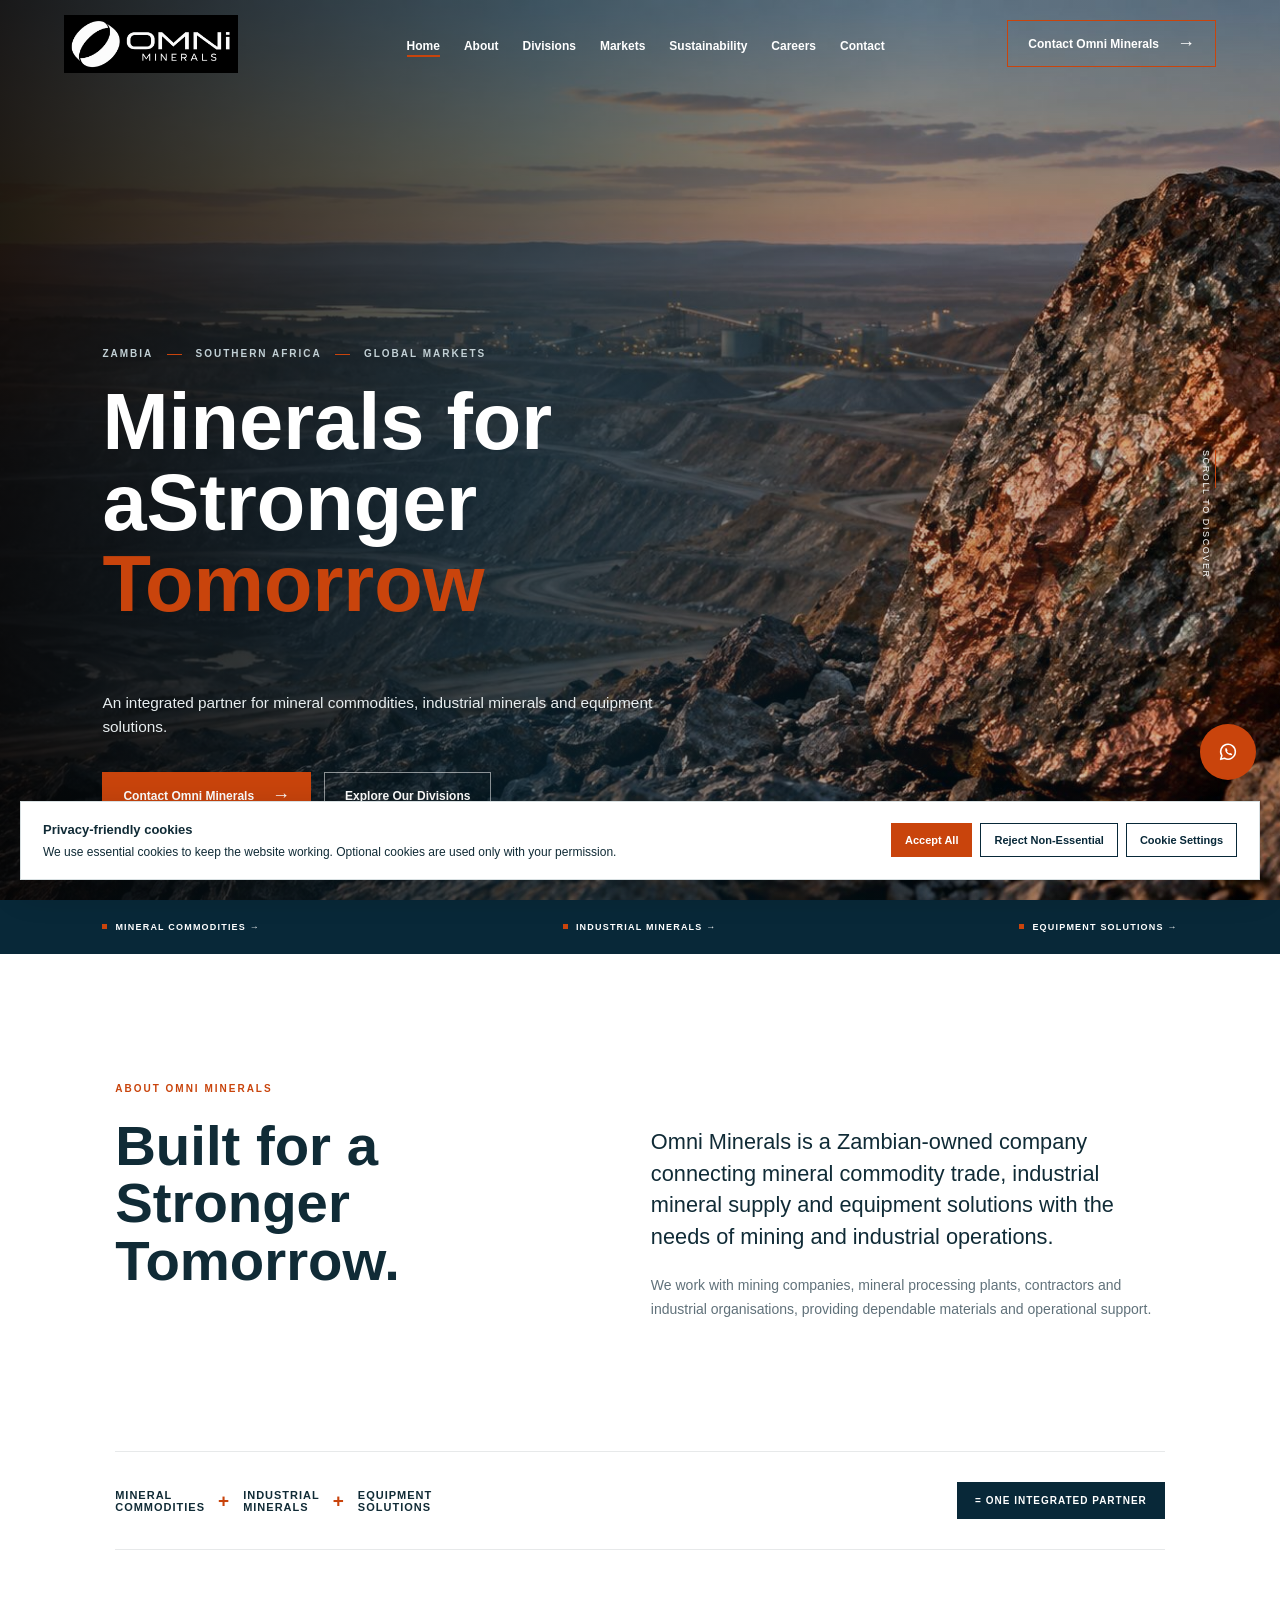
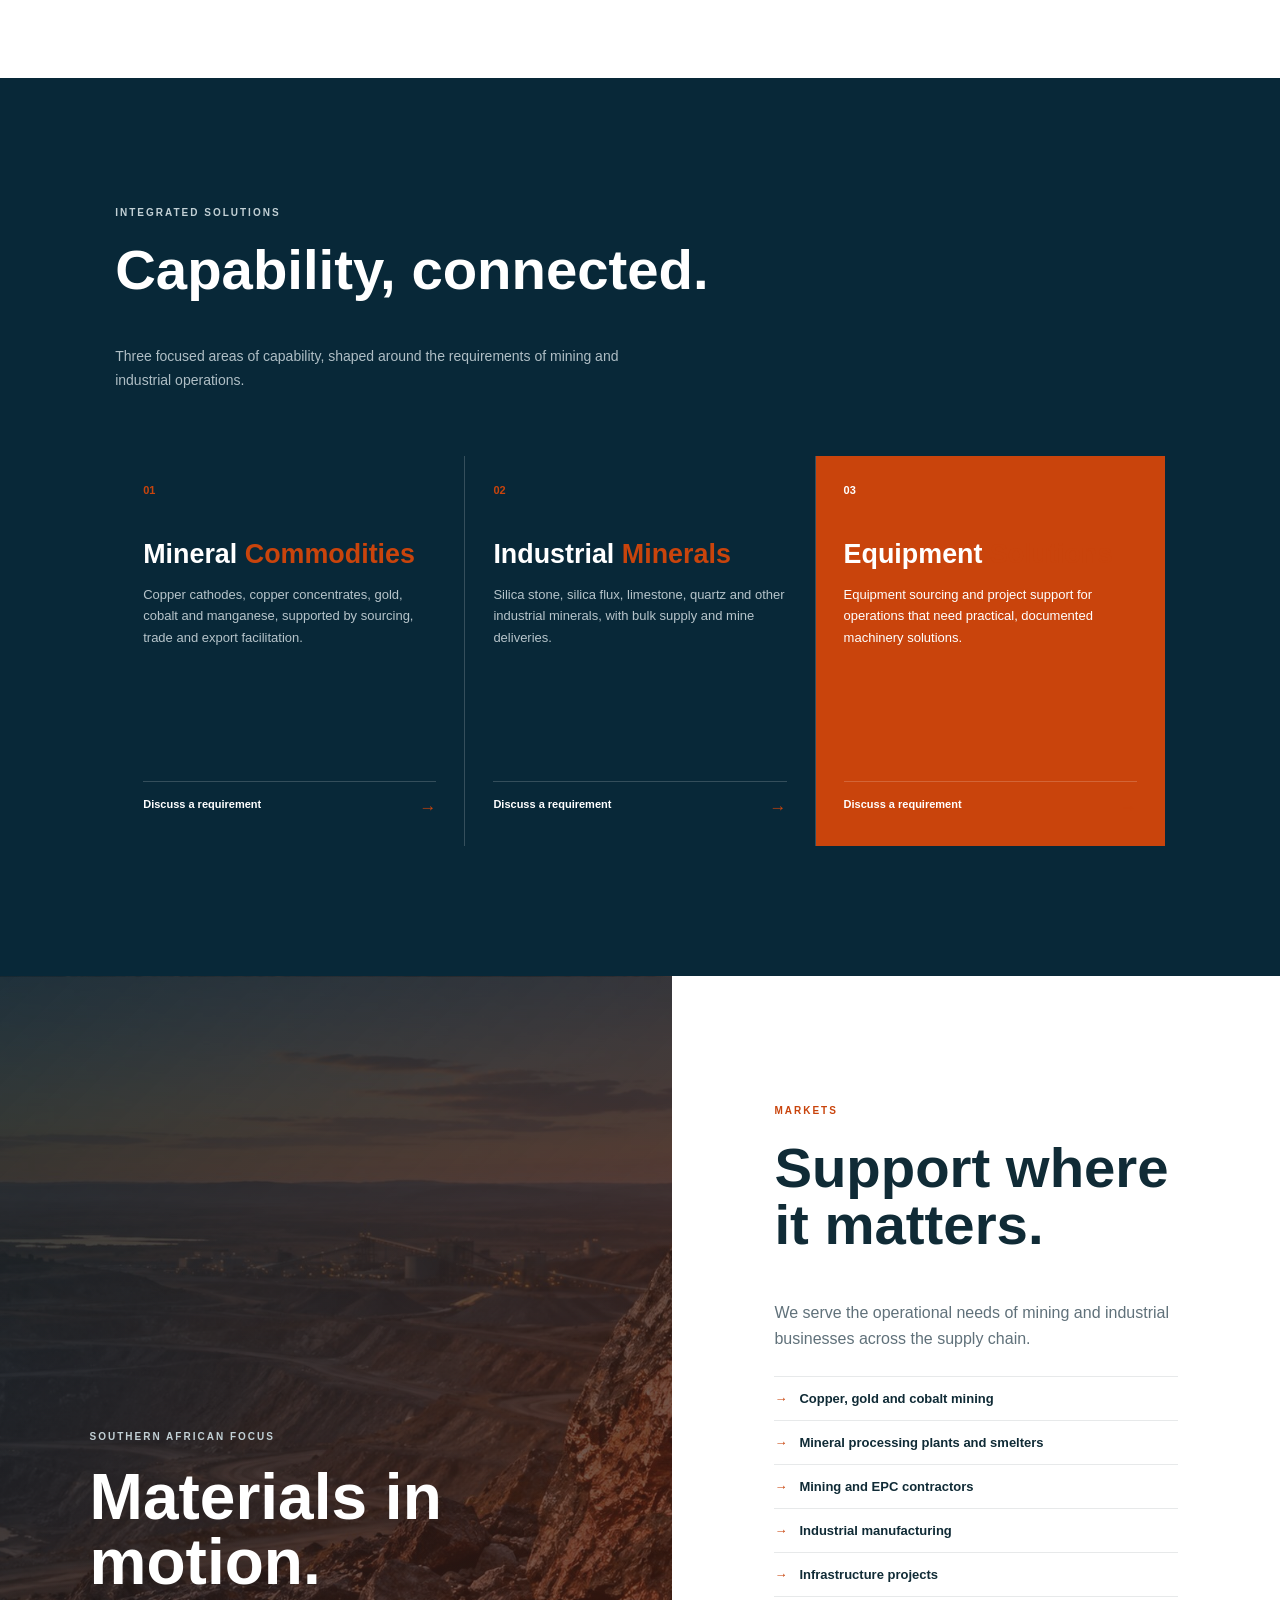
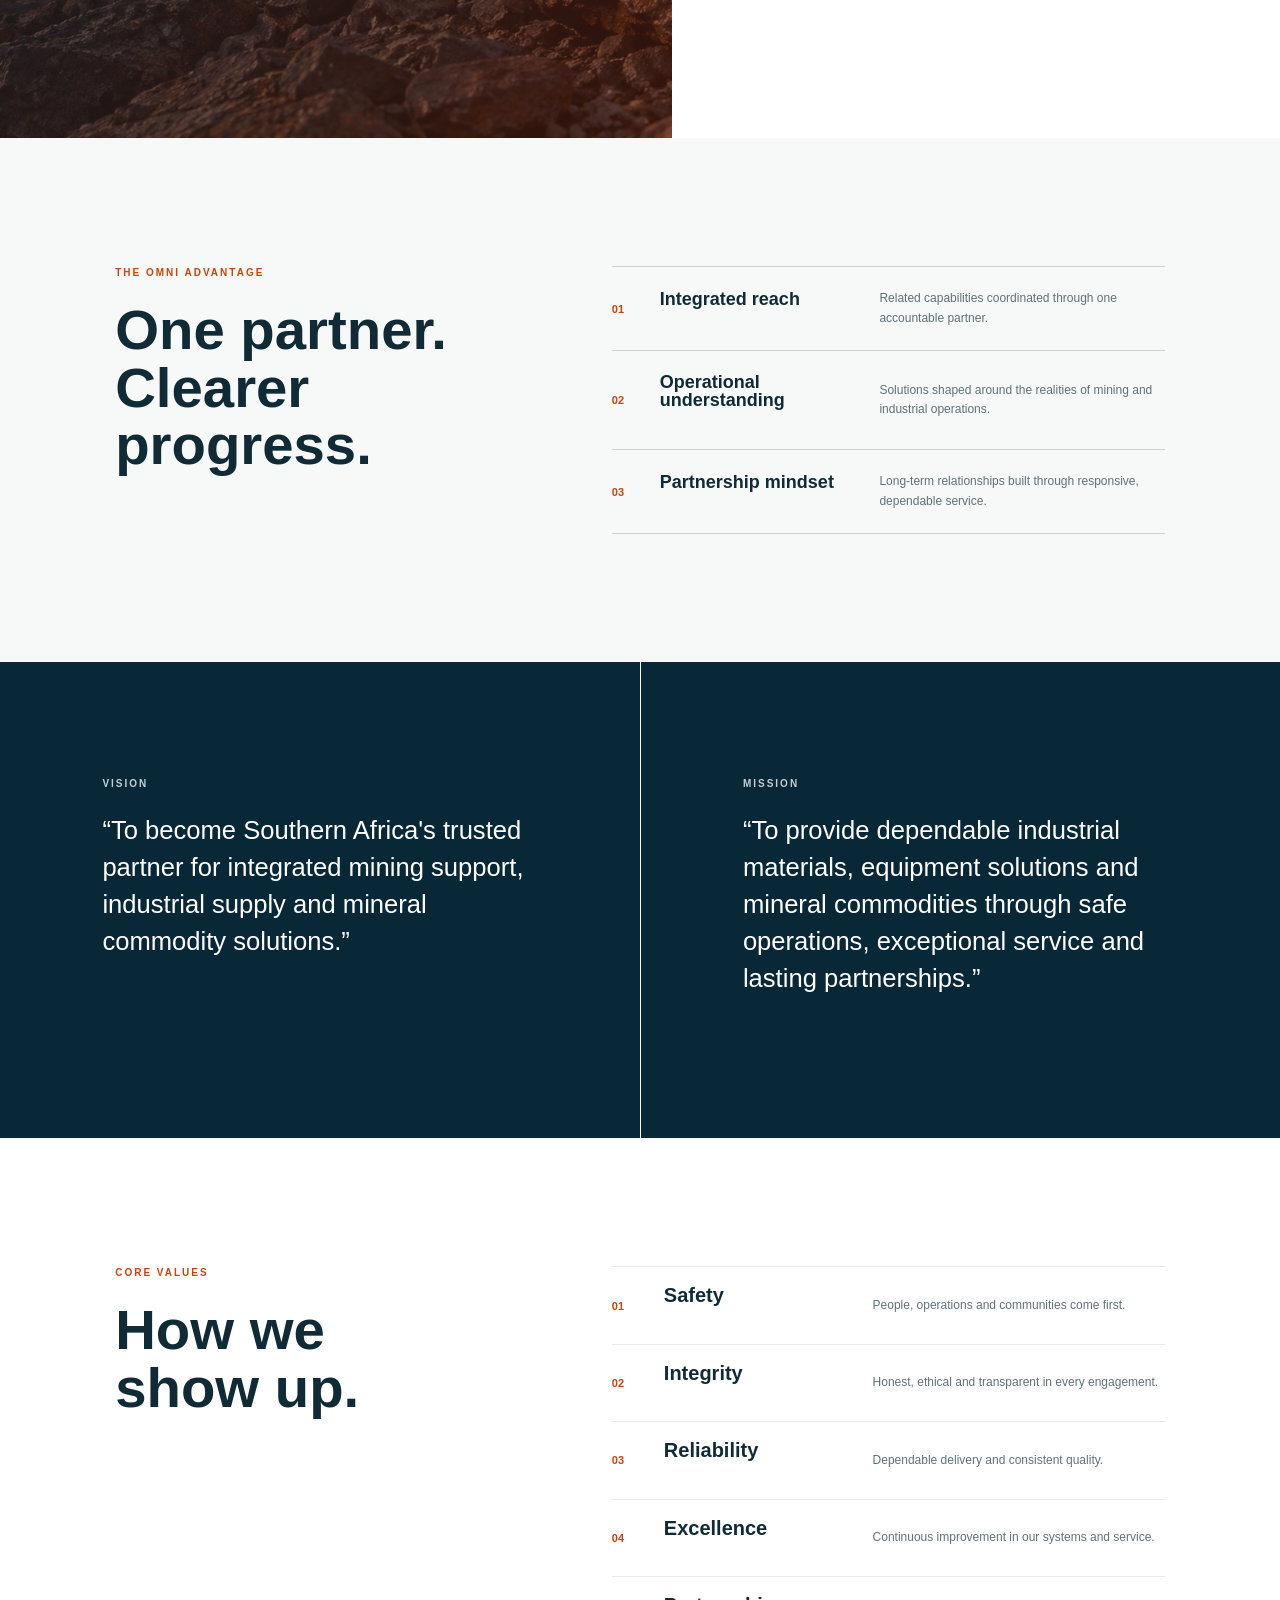
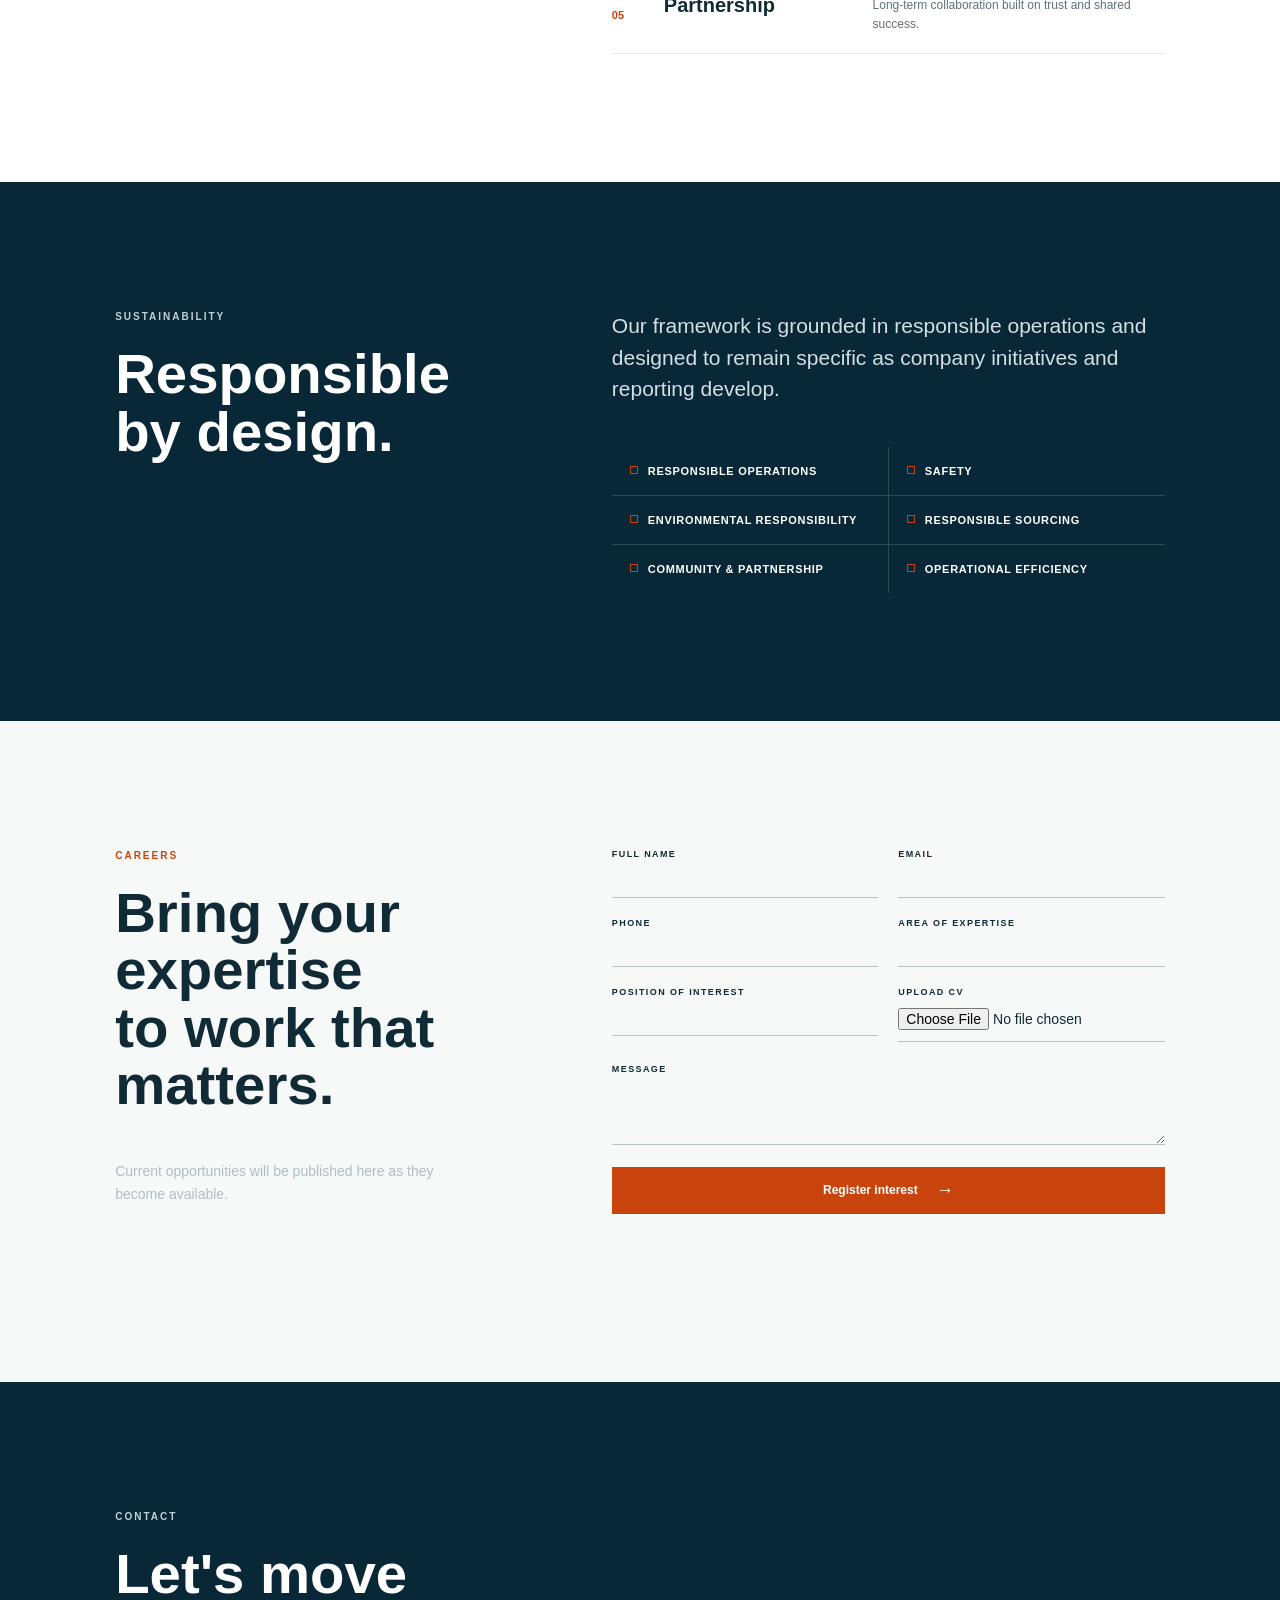
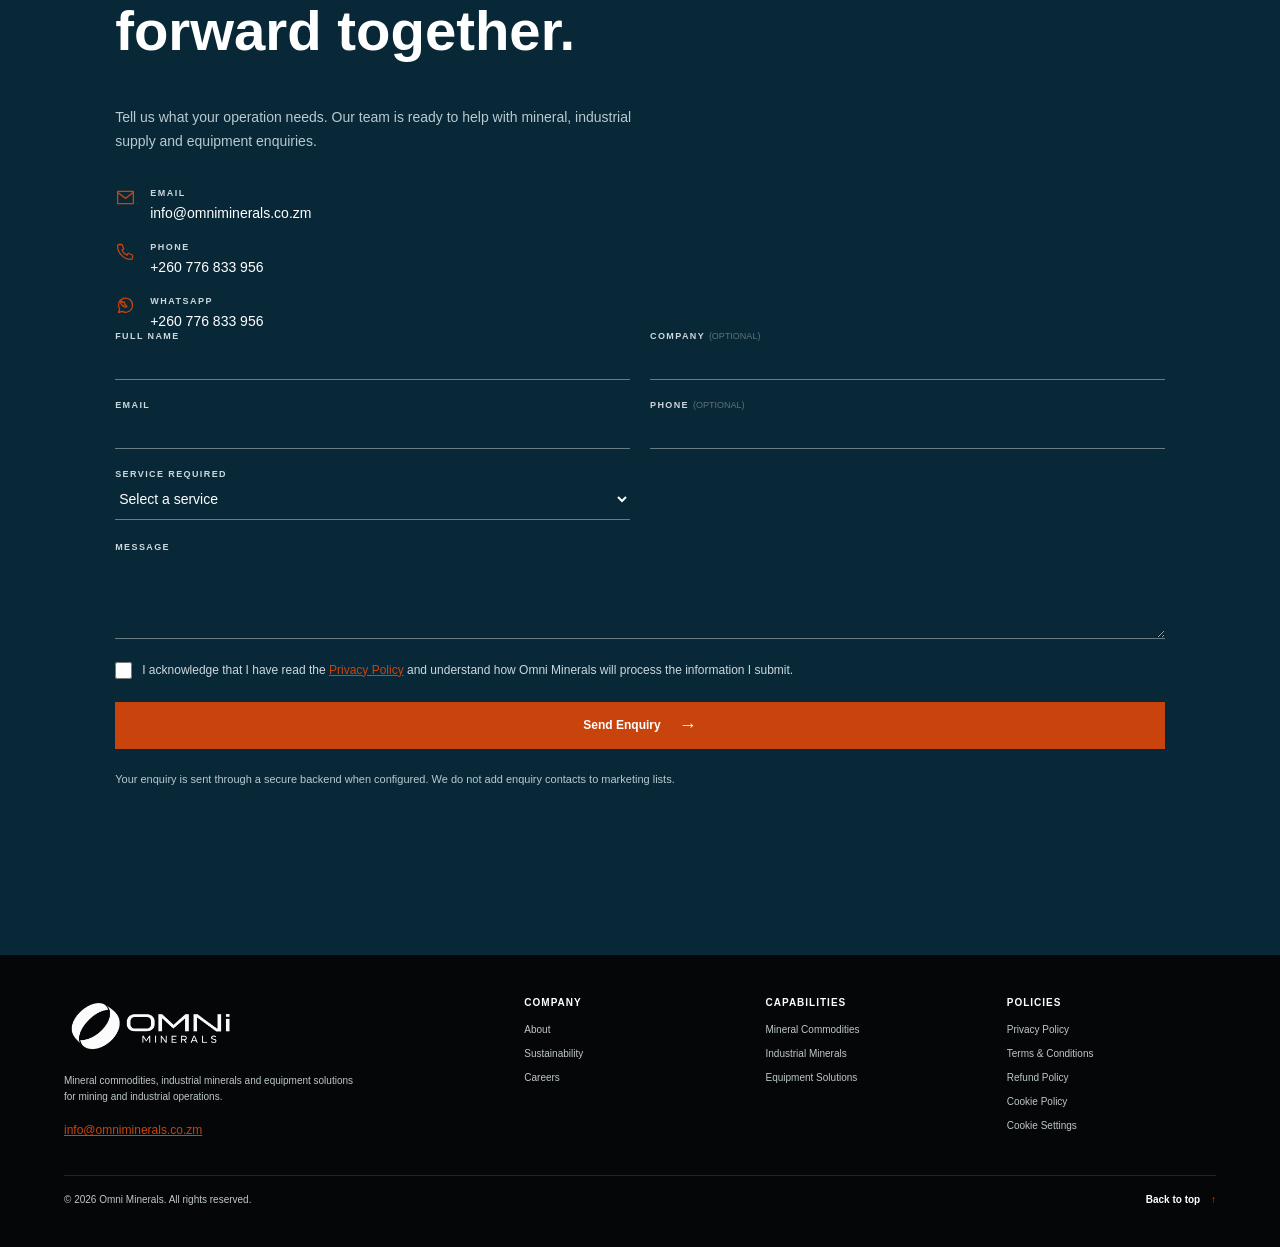
==== commit 329bf30b: "Update Omni Minerals website production assets" ====
--- a/index.html
+++ b/index.html
@@ -9,16 +9,17 @@
   <meta property="og:title" content="Omni Minerals | Mining Support, Industrial Supply & Mineral Commodities">
   <meta property="og:description" content="Minerals for a Stronger Tomorrow. Omni Minerals supports mining and industrial operations through mineral commodities, industrial minerals and equipment solutions.">
   <meta property="og:type" content="website">
-  <meta property="og:image" content="assets/omni-minerals-social-preview.png">
+  <meta property="og:image" content="assets/omni-minerals-social-preview.jpg">
   <meta property="og:image:width" content="1200">
   <meta property="og:image:height" content="630">
   <meta name="twitter:card" content="summary_large_image">
   <meta name="twitter:title" content="Omni Minerals | Mining Support, Industrial Supply & Mineral Commodities">
   <meta name="twitter:description" content="Minerals for a Stronger Tomorrow. Mineral commodities, industrial minerals and equipment solutions.">
-  <meta name="twitter:image" content="assets/omni-minerals-social-preview.png">
+  <meta name="twitter:image" content="assets/omni-minerals-social-preview.jpg">
   <link rel="canonical" href="https://[FINAL-PRODUCTION-DOMAIN]/">
   <link rel="icon" href="favicon.svg" type="image/svg+xml">
   <link rel="stylesheet" href="styles.css">
+  <link rel="preload" as="image" href="assets/omni-copper-mine-hero.jpg" fetchpriority="high">
   <title>Omni Minerals | Mining Support, Industrial Supply & Mineral Commodities</title>
 </head>
 <body>
--- a/styles.css
+++ b/styles.css
@@ -1,7 +1,25 @@
-:root{--navy:#082838;--navy-deep:#050607;--orange:#f85818;--grey:#e7e9ea;--white:#fff;--ink:#102b36;--muted:#60717a}*{box-sizing:border-box}html{scroll-behavior:smooth}body{margin:0;background:var(--white);font-family:Arial,Helvetica,sans-serif;color:var(--ink);overflow-x:hidden}body.menu-open{overflow:hidden}a{color:inherit;text-decoration:none}button,input,textarea,select{font:inherit}h1,h2,h3,p{margin-top:0}h1,h2,h3{letter-spacing:0;line-height:1.02}h2{font-size:clamp(36px,4.4vw,68px);font-weight:700}.skip-link{position:fixed;top:-100px;left:20px;z-index:99;padding:12px 16px;background:var(--orange);color:#fff}.skip-link:focus{top:20px}.site-header{position:fixed;top:0;left:0;right:0;height:88px;z-index:60;padding:0 clamp(22px,5vw,78px);display:flex;align-items:center;gap:28px;color:#fff;transition:background .3s,border-color .3s;border-bottom:1px solid transparent}.site-header.scrolled,.site-header.menu-active{background:var(--navy);border-color:#ffffff22}.brand{display:flex;align-items:center;min-width:0}.brand img{display:block;width:186px;height:44px;object-fit:contain;object-position:left center}.nav{display:flex;gap:24px;margin:auto;font-size:12px;font-weight:600}.nav a{position:relative;padding:36px 0 31px}.nav a:after{content:"";position:absolute;bottom:27px;left:0;width:100%;height:2px;background:var(--orange);transform:scaleX(0);transform-origin:left;transition:transform .25s}.nav a:hover:after,.nav a[aria-current=page]:after{transform:scaleX(1)}.header-cta,.button{display:inline-flex;align-items:center;justify-content:center;gap:18px;font:600 12px Arial,sans-serif;min-height:47px;padding:0 20px;transition:transform .2s,background .2s,color .2s,border-color .2s}.header-cta{border:1px solid var(--orange)}.header-cta:hover{background:var(--orange)}.header-cta span,.button span{font-size:18px;font-weight:400;transition:transform .2s}.header-cta:hover span,.button:hover span{transform:translateX(4px)}.menu-toggle{display:none}.hero{min-height:800px;height:100svh;position:relative;display:flex;align-items:end;padding:0 clamp(24px,8vw,140px) clamp(58px,9vh,110px);color:#fff;isolation:isolate}.hero-media{position:absolute;inset:0;background:linear-gradient(90deg,rgba(5,6,7,.89),rgba(8,40,56,.62) 42%,rgba(8,40,56,.24) 72%,rgba(5,6,7,.15)),url('assets/omni-copper-mine-hero.png') center/cover no-repeat;z-index:-1}.hero-content{max-width:690px}.eyebrow{font-size:10px;line-height:1.3;font-weight:700;letter-spacing:2px;text-transform:uppercase;color:#c2d0d5;margin-bottom:22px}.eyebrow i{display:inline-block;width:15px;border-top:1px solid var(--orange);vertical-align:middle;margin:0 9px}h1{font-size:clamp(48px,6.2vw,92px);font-weight:700}h1 em,.service-card em{font-style:normal;color:var(--orange)}.hero-content>p:not(.eyebrow){max-width:600px;line-height:1.6;font-size:clamp(14px,1.2vw,17px);margin:26px 0 32px;color:#e7edef}.hero-actions{display:flex;gap:13px;flex-wrap:wrap}.button.orange{background:var(--orange);color:#fff;border:1px solid var(--orange)}.button.orange:hover{background:#d9450e;border-color:#d9450e;transform:translateY(-2px)}.button.outline{color:#fff;border:1px solid #ffffff85}.button.outline:hover{background:#fff;color:var(--navy)}.hero-caption{position:absolute;right:clamp(24px,5vw,78px);bottom:28px;font-size:9px;letter-spacing:1.8px;text-transform:uppercase}.hero-caption span{display:inline-block;width:30px;border-top:1px solid var(--orange);margin:0 9px 3px}.scroll-prompt{position:absolute;right:clamp(24px,5vw,78px);top:50%;font-size:9px;letter-spacing:1.6px;text-transform:uppercase;writing-mode:vertical-rl}.scroll-prompt span{display:block;height:38px;border-left:1px solid var(--orange);margin:0 0 11px 4px}.capability-strip{padding:22px clamp(24px,8vw,140px);background:var(--navy);color:#fff;display:flex;justify-content:space-between;gap:22px;font-size:9px;font-weight:700;text-transform:uppercase;letter-spacing:1.2px}.capability-strip span:before{content:"";display:inline-block;width:5px;height:5px;background:var(--orange);margin:0 8px 1px 0}.section{padding:clamp(76px,10vw,150px) clamp(24px,9vw,150px)}.section-dark{background:var(--navy);color:#fff;padding:clamp(76px,10vw,150px) clamp(24px,9vw,150px)}.orange-text{color:var(--orange)}.about{display:grid;grid-template-columns:.9fr 1.1fr;gap:9vw}.about-copy{padding-top:44px;max-width:610px}.large-copy{font-size:clamp(19px,1.7vw,26px);line-height:1.45;font-weight:500}.about-copy>p:last-child{color:var(--muted);font-size:14px;line-height:1.7}.integrated-model{grid-column:1/-1;border-top:1px solid var(--grey);border-bottom:1px solid var(--grey);padding:30px 0;display:flex;align-items:center;gap:13px;flex-wrap:wrap;text-transform:uppercase;letter-spacing:1px;font-size:11px;font-weight:700}.integrated-model b{color:var(--orange);font-size:19px}.integrated-model strong{margin-left:auto;background:var(--navy);color:#fff;padding:13px 18px;font-size:10px}.divisions{padding-bottom:130px}.section-intro>p:not(.eyebrow){max-width:520px;color:#afbec5;line-height:1.65;font-size:14px;margin:22px 0 0}.service-grid{margin-top:64px;display:grid;grid-template-columns:repeat(3,1fr);gap:1px;background:#ffffff2e}.service-card{position:relative;background:var(--navy);min-height:390px;padding:28px;display:flex;flex-direction:column;transition:background .25s,transform .25s}.service-card:hover{background:#0d3446;transform:translateY(-4px)}.service-card>span,.value-list span{color:var(--orange);font-size:11px;font-weight:700}.service-card h3{font-size:clamp(24px,2.1vw,34px);margin:45px 0 16px}.service-card>p{font-size:13px;line-height:1.65;color:#b6c4ca;max-width:390px}.service-card a{margin-top:auto;font-size:11px;font-weight:700;border-top:1px solid #ffffff2d;padding-top:16px}.service-card a b{float:right;color:var(--orange);font-size:17px}.accent-card{background:var(--orange)}.accent-card:hover{background:#db480e}.accent-card>*{color:#fff!important}.market-section{display:grid;grid-template-columns:1.05fr .95fr}.market-visual{min-height:640px;background:linear-gradient(135deg,#071c27d8,#4b1d10aa),url('assets/omni-copper-mine-hero.png') center/cover;color:#fff;padding:clamp(50px,7vw,105px);display:flex;align-items:end}.market-visual h2{font-size:clamp(42px,5vw,78px)}.market-copy{padding-left:clamp(28px,8vw,135px);padding-right:clamp(28px,8vw,135px)}.market-copy>p:not(.eyebrow){line-height:1.6;color:var(--muted);max-width:420px;margin:25px 0}.market-copy ul{list-style:none;padding:0;border-top:1px solid var(--grey);font-size:13px;font-weight:600}.market-copy li{padding:14px 0;border-bottom:1px solid var(--grey)}.market-copy li:before{content:"→";color:var(--orange);padding-right:12px}.advantage{display:grid;grid-template-columns:.8fr 1.2fr;gap:10vw;background:#f7f8f8}.advantage-grid{border-top:1px solid #cbd2d4}.advantage-grid article{display:grid;grid-template-columns:48px 1fr 1.3fr;align-items:center;padding:22px 0;border-bottom:1px solid #cbd2d4}.advantage-grid b{color:var(--orange);font-size:11px}.advantage-grid h3{font-size:18px}.advantage-grid p{font-size:12px;line-height:1.6;color:var(--muted);margin:0}.vision{display:grid;grid-template-columns:1fr 1fr;gap:1px;padding:0;background:#ffffff26}.vision-panel{background:var(--navy);padding:clamp(60px,9vw,130px) clamp(24px,8vw,135px)}.vision-panel>p:last-child{font-size:clamp(20px,2vw,31px);line-height:1.45;max-width:600px}.values{display:grid;grid-template-columns:.8fr 1.2fr;gap:10vw}.value-list{border-top:1px solid var(--grey)}.value-list article{display:grid;grid-template-columns:52px 1fr 1.4fr;align-items:center;padding:18px 0;border-bottom:1px solid var(--grey)}.value-list h3{font-size:20px}.value-list p{font-size:12px;color:var(--muted);line-height:1.6;margin:0}.sustainability{display:grid;grid-template-columns:.8fr 1.2fr;gap:10vw}.sustainability-copy>p{font-size:21px;line-height:1.5;max-width:560px;color:#d3dfe3}.framework{display:grid;grid-template-columns:repeat(2,1fr);gap:1px;background:#ffffff28;margin-top:42px}.framework span{padding:18px;background:var(--navy);font-size:11px;font-weight:600;text-transform:uppercase;letter-spacing:.7px}.framework span:before{content:"";display:inline-block;width:6px;height:6px;border:1px solid var(--orange);margin:0 10px 1px 0}.careers{display:grid;grid-template-columns:.8fr 1.2fr;gap:10vw;background:#f7f8f8}.career-form,.contact-form{display:grid;gap:22px}.form-grid{display:grid;grid-template-columns:repeat(2,1fr);gap:20px}label{font-size:9px;font-weight:700;letter-spacing:1.4px;text-transform:uppercase}label .optional{font-weight:400;letter-spacing:0;color:var(--muted)}input,textarea,select{display:block;width:100%;border:0;border-bottom:1px solid #b8c3c7;background:transparent;color:inherit;font:500 14px Arial,sans-serif;padding:11px 0;outline:0;border-radius:0}select{appearance:auto}input:focus,textarea:focus,select:focus{border-color:var(--orange);outline:2px solid transparent}.contact .section-intro>p:not(.eyebrow){color:#b8c9d0}.contact label{color:#cdd8dc}.contact input,.contact textarea,.contact select{color:#fff;border-color:#ffffff63}.contact option{color:var(--ink)}.contact-details{display:grid;gap:18px;margin-top:34px}.contact-details a{display:flex;align-items:flex-start;gap:14px;color:#fff}.contact-details svg{width:21px;height:21px;flex:0 0 auto;fill:none;stroke:var(--orange);stroke-width:1.5;stroke-linecap:round;stroke-linejoin:round}.contact-details span{display:grid;gap:5px;font-size:14px;line-height:1.35;overflow-wrap:anywhere}.contact-details b{font-size:9px;letter-spacing:1.5px;text-transform:uppercase;color:#cdd8dc}.consent{display:flex;gap:10px;align-items:flex-start;text-transform:none;letter-spacing:0;font-size:12px;line-height:1.5;font-weight:400}.consent input{width:17px;height:17px;flex:0 0 auto;margin:1px 0}.consent a,.footer-email{color:var(--orange);text-decoration:underline}.form-note{font-size:11px;line-height:1.5;color:#b8c9d0;margin:0}.form-message{font-size:12px;line-height:1.5;margin:0;min-height:18px}.field-error{display:block;min-height:16px;padding-top:6px;color:#ffb096;font-size:10px;font-weight:600;letter-spacing:0;text-transform:none}.field-invalid input,.field-invalid textarea,.field-invalid select{border-color:#ff8a68}.honeypot{position:absolute!important;left:-10000px!important;width:1px;height:1px;overflow:hidden}.form-submitting{opacity:.72;pointer-events:none}footer{display:grid;grid-template-columns:1fr 1.6fr;gap:28px;padding:42px clamp(24px,5vw,78px);background:var(--navy-deep);color:#bdc8cc;font-size:10px}.footer-brand{max-width:300px}.footer-brand>p{line-height:1.6;margin:18px 0}.footer-email{font-size:12px}.footer-links{display:grid;grid-template-columns:repeat(3,minmax(120px,1fr));gap:32px}.footer-links div{display:grid;align-content:start;gap:10px}.footer-links b{color:#fff;font-size:10px;text-transform:uppercase;letter-spacing:1px;margin-bottom:5px}.footer-links a,.footer-cookie-settings{font-size:10px;color:#bdc8cc;width:max-content;max-width:100%;line-height:1.4}.footer-cookie-settings{border:0;background:none;padding:0;text-align:left;cursor:pointer}.footer-links a:hover,.footer-cookie-settings:hover{color:#fff}.footer-bottom{grid-column:1/-1;border-top:1px solid #ffffff1e;margin-top:10px;padding-top:18px;display:flex;align-items:center;justify-content:space-between;width:100%}.footer-bottom p{margin:0}.footer-bottom a{color:#fff;font-weight:700}.footer-bottom a span{color:var(--orange);margin-left:8px}.contact-launcher{position:fixed;right:24px;bottom:24px;z-index:55;display:flex;align-items:flex-end;flex-direction:column;gap:9px;padding-bottom:env(safe-area-inset-bottom)}.contact-actions{display:flex;flex-direction:column;gap:9px}.floating-action{position:relative;width:48px;height:48px;border:0;border-radius:50%;display:grid;place-items:center;background:var(--navy);color:#fff;box-shadow:0 8px 24px #00000038;cursor:pointer;transition:transform .25s,opacity .25s,background .25s}.floating-action:hover{transform:scale(1.06);background:#0e3d52}.floating-action svg{width:20px;height:20px;fill:none;stroke:currentColor;stroke-width:1.7;stroke-linecap:round;stroke-linejoin:round}.floating-action svg path:not(:first-child){fill:currentColor;stroke:none}.floating-action:focus-visible,.menu-toggle:focus-visible,.button:focus-visible,.nav a:focus-visible,.footer-cookie-settings:focus-visible{outline:2px solid var(--orange);outline-offset:3px}.contact-actions .floating-action{opacity:0;transform:translateY(12px) scale(.75);pointer-events:none}.contact-launcher[data-expanded=true] .contact-actions .floating-action{opacity:1;transform:none;pointer-events:auto;animation:launcher-in .28s both}.contact-launcher[data-expanded=true] .contact-actions .floating-action:nth-child(2){animation-delay:.06s}.contact-launcher[data-expanded=true] .contact-actions .floating-action:nth-child(3){animation-delay:.12s}.launcher-button{width:56px;height:56px;background:var(--orange);color:#fff}.launcher-icon{font:400 29px Arial;transition:transform .25s}.contact-launcher[data-expanded=true] .launcher-icon{transform:rotate(45deg)}.floating-action[data-tooltip]:after{content:attr(data-tooltip);position:absolute;right:calc(100% + 10px);white-space:nowrap;background:var(--navy-deep);color:#fff;font:600 10px Arial,sans-serif;padding:8px 10px;opacity:0;pointer-events:none;transform:translateX(5px);transition:opacity .2s,transform .2s}.floating-action:hover:after,.floating-action:focus-visible:after{opacity:1;transform:none}.cookie-banner{position:fixed;left:20px;right:20px;bottom:20px;z-index:80;display:flex;align-items:center;justify-content:space-between;gap:20px;padding:18px 22px;background:#fff;color:var(--ink);box-shadow:0 10px 35px #0003;border:1px solid #d8e0e2}.cookie-banner p{font-size:12px;line-height:1.5;margin:0;max-width:720px}.cookie-banner b{display:block;font-size:13px;margin-bottom:4px}.cookie-banner>div{display:flex;gap:8px;flex-wrap:wrap}.cookie-banner button,.cookie-dialog button{border:1px solid var(--navy);background:#fff;color:var(--navy);padding:10px 13px;font-size:11px;font-weight:700;cursor:pointer}.cookie-banner button:first-child,.cookie-dialog button:last-child{background:var(--orange);border-color:var(--orange);color:#fff}.cookie-dialog{border:0;padding:0;max-width:480px;width:calc(100% - 32px);box-shadow:0 15px 60px #0005}.cookie-dialog::backdrop{background:#05060799}.cookie-dialog form{padding:28px}.cookie-dialog h2{font-size:30px;margin-bottom:12px}.cookie-dialog p{font-size:13px;line-height:1.6;color:var(--muted)}.cookie-dialog label{display:grid;grid-template-columns:auto 1fr;gap:8px;padding:14px 0;border-top:1px solid var(--grey);font-size:12px;text-transform:none;letter-spacing:0}.cookie-dialog small{grid-column:2;color:var(--muted);font-size:11px;font-weight:400}.dialog-actions{display:flex;justify-content:flex-end;gap:9px;margin-top:24px}.reveal{opacity:1;transform:none}.motion-ready .reveal{opacity:0;transform:translateY(18px);transition:opacity .65s ease,transform .65s ease}.motion-ready .reveal.visible{opacity:1;transform:none}.scroll-progress{position:fixed;top:0;left:0;z-index:100;height:3px;width:var(--progress,0%);background:var(--orange);pointer-events:none}@keyframes launcher-in{from{opacity:0;transform:translateY(12px) scale(.75)}to{opacity:1;transform:none}}@keyframes menu-link-in{to{opacity:1;transform:none}}@media(max-width:1000px){.nav{gap:15px;font-size:10px}.site-header{gap:18px}.header-cta{padding:0 13px}.hero{min-height:700px}.capability-strip{flex-wrap:wrap;justify-content:flex-start}.market-section{grid-template-columns:1fr}.market-visual{min-height:440px}.market-copy{padding-left:clamp(24px,9vw,100px);padding-right:clamp(24px,9vw,100px)}.about,.advantage,.values,.sustainability,.careers,.contact{gap:6vw}}@media(max-width:760px){.site-header{height:70px;padding:0 22px}.site-header .brand img{width:154px;height:38px}.nav,.header-cta{display:none}.menu-toggle{display:grid;gap:6px;margin-left:auto;border:0;background:transparent;padding:12px;color:inherit;z-index:2}.menu-toggle span{display:block;width:25px;height:2px;background:currentColor;transition:transform .25s,opacity .2s}.site-header.menu-active .menu-toggle span:first-child{transform:translateY(4px) rotate(45deg)}.site-header.menu-active .menu-toggle span:last-child{transform:translateY(-4px) rotate(-45deg)}.nav{opacity:0;visibility:hidden;transform:translateY(-8px);pointer-events:none;transition:opacity .22s,transform .22s,visibility .22s}.nav.open{display:flex;position:absolute;top:70px;left:0;right:0;margin:0;padding:12px 22px 20px;flex-direction:column;gap:0;background:var(--navy);border-top:1px solid #ffffff22;box-shadow:0 18px 28px #0005;opacity:1;visibility:visible;transform:none;pointer-events:auto}.nav.open a{display:block;padding:14px 0;color:#fff;font-size:14px;line-height:1.2;border-bottom:1px solid #ffffff18;opacity:0;transform:translateY(-6px);animation:menu-link-in .28s forwards}.nav.open a:nth-child(1){animation-delay:.03s}.nav.open a:nth-child(2){animation-delay:.06s}.nav.open a:nth-child(3){animation-delay:.09s}.nav.open a:nth-child(4){animation-delay:.12s}.nav.open a:nth-child(5){animation-delay:.15s}.nav.open a:nth-child(6){animation-delay:.18s}.nav.open a:nth-child(7){animation-delay:.21s}.nav a:after{display:none}.hero{min-height:740px;padding:0 24px 70px}.hero-media{background:linear-gradient(90deg,rgba(5,6,7,.86),rgba(8,40,56,.48)),url('assets/omni-copper-mine-hero.png') 63% center/cover}.hero-content{max-width:100%}h1{font-size:clamp(44px,12vw,62px)}.hero-content>p:not(.eyebrow){font-size:15px}.capability-strip{padding:19px 24px;gap:12px 18px;line-height:1.5}.about,.advantage,.values,.sustainability,.careers,.contact{grid-template-columns:1fr;gap:42px}.about-copy{padding-top:0}.integrated-model{gap:11px;padding:24px 0}.integrated-model strong{margin:7px 0 0;flex-basis:100%}.service-grid{grid-template-columns:1fr}.service-card{min-height:310px}.market-visual{min-height:390px}.vision{grid-template-columns:1fr}.advantage-grid article,.value-list article{grid-template-columns:38px 1fr}.advantage-grid p,.value-list p{grid-column:2;grid-row:2;margin-top:8px}.form-grid{grid-template-columns:1fr}.framework{grid-template-columns:1fr}.careers,.contact{padding-top:80px;padding-bottom:80px}.contact-details{gap:14px}.contact-details span{font-size:13px}footer{grid-template-columns:1fr;gap:34px}.footer-links{grid-template-columns:repeat(2,1fr);gap:28px}.footer-links div:last-child{grid-column:1/-1}.footer-bottom{margin-top:0;align-items:flex-start;flex-direction:column;gap:14px}.contact-launcher{right:16px;bottom:20px}.cookie-banner{left:12px;right:12px;bottom:12px;display:block;padding:16px}.cookie-banner>div{margin-top:12px}.cookie-banner button{flex:1}.cookie-dialog form{padding:22px}}@media(prefers-reduced-motion:reduce){html{scroll-behavior:auto}.site-header,.button,.menu-toggle span,.nav,.nav a,.reveal,.floating-action,.launcher-icon{transition:none!important;animation:none!important}.motion-ready .reveal,.nav.open a{opacity:1;transform:none}.hero-media{animation:none!important}}
+:root{--navy:#082838;--navy-deep:#050607;--orange:#f85818;--grey:#e7e9ea;--white:#fff;--ink:#102b36;--muted:#60717a}*{box-sizing:border-box}html{scroll-behavior:smooth}body{margin:0;background:var(--white);font-family:Arial,Helvetica,sans-serif;color:var(--ink);overflow-x:hidden}body.menu-open{overflow:hidden}a{color:inherit;text-decoration:none}button,input,textarea,select{font:inherit}h1,h2,h3,p{margin-top:0}h1,h2,h3{letter-spacing:0;line-height:1.02}h2{font-size:clamp(36px,4.4vw,68px);font-weight:700}.skip-link{position:fixed;top:-100px;left:20px;z-index:99;padding:12px 16px;background:var(--orange);color:#fff}.skip-link:focus{top:20px}.site-header{position:fixed;top:0;left:0;right:0;height:88px;z-index:60;padding:0 clamp(22px,5vw,78px);display:flex;align-items:center;gap:28px;color:#fff;transition:background .3s,border-color .3s;border-bottom:1px solid transparent}.site-header.scrolled,.site-header.menu-active{background:var(--navy);border-color:#ffffff22}.brand{display:flex;align-items:center;min-width:0}.brand img{display:block;width:186px;height:44px;object-fit:contain;object-position:left center}.nav{display:flex;gap:24px;margin:auto;font-size:12px;font-weight:600}.nav a{position:relative;padding:36px 0 31px}.nav a:after{content:"";position:absolute;bottom:27px;left:0;width:100%;height:2px;background:var(--orange);transform:scaleX(0);transform-origin:left;transition:transform .25s}.nav a:hover:after,.nav a[aria-current=page]:after{transform:scaleX(1)}.header-cta,.button{display:inline-flex;align-items:center;justify-content:center;gap:18px;font:600 12px Arial,sans-serif;min-height:47px;padding:0 20px;transition:transform .2s,background .2s,color .2s,border-color .2s}.header-cta{border:1px solid var(--orange)}.header-cta:hover{background:var(--orange)}.header-cta span,.button span{font-size:18px;font-weight:400;transition:transform .2s}.header-cta:hover span,.button:hover span{transform:translateX(4px)}.menu-toggle{display:none}.hero{min-height:800px;height:100svh;position:relative;display:flex;align-items:end;padding:0 clamp(24px,8vw,140px) clamp(58px,9vh,110px);color:#fff;isolation:isolate}.hero-media{position:absolute;inset:0;background:linear-gradient(90deg,rgba(5,6,7,.89),rgba(8,40,56,.62) 42%,rgba(8,40,56,.24) 72%,rgba(5,6,7,.15)),url('assets/omni-copper-mine-hero.jpg') center/cover no-repeat;z-index:-1}.hero-content{max-width:690px}.eyebrow{font-size:10px;line-height:1.3;font-weight:700;letter-spacing:2px;text-transform:uppercase;color:#c2d0d5;margin-bottom:22px}.eyebrow i{display:inline-block;width:15px;border-top:1px solid var(--orange);vertical-align:middle;margin:0 9px}h1{font-size:clamp(48px,6.2vw,92px);font-weight:700}h1 em,.service-card em{font-style:normal;color:var(--orange)}.hero-content>p:not(.eyebrow){max-width:600px;line-height:1.6;font-size:clamp(14px,1.2vw,17px);margin:26px 0 32px;color:#e7edef}.hero-actions{display:flex;gap:13px;flex-wrap:wrap}.button.orange{background:var(--orange);color:#fff;border:1px solid var(--orange)}.button.orange:hover{background:#d9450e;border-color:#d9450e;transform:translateY(-2px)}.button.outline{color:#fff;border:1px solid #ffffff85}.button.outline:hover{background:#fff;color:var(--navy)}.hero-caption{position:absolute;right:clamp(24px,5vw,78px);bottom:28px;font-size:9px;letter-spacing:1.8px;text-transform:uppercase}.hero-caption span{display:inline-block;width:30px;border-top:1px solid var(--orange);margin:0 9px 3px}.scroll-prompt{position:absolute;right:clamp(24px,5vw,78px);top:50%;font-size:9px;letter-spacing:1.6px;text-transform:uppercase;writing-mode:vertical-rl}.scroll-prompt span{display:block;height:38px;border-left:1px solid var(--orange);margin:0 0 11px 4px}.capability-strip{padding:22px clamp(24px,8vw,140px);background:var(--navy);color:#fff;display:flex;justify-content:space-between;gap:22px;font-size:9px;font-weight:700;text-transform:uppercase;letter-spacing:1.2px}.capability-strip span:before{content:"";display:inline-block;width:5px;height:5px;background:var(--orange);margin:0 8px 1px 0}.section{padding:clamp(76px,10vw,150px) clamp(24px,9vw,150px)}.section-dark{background:var(--navy);color:#fff;padding:clamp(76px,10vw,150px) clamp(24px,9vw,150px)}.orange-text{color:var(--orange)}.about{display:grid;grid-template-columns:.9fr 1.1fr;gap:9vw}.about-copy{padding-top:44px;max-width:610px}.large-copy{font-size:clamp(19px,1.7vw,26px);line-height:1.45;font-weight:500}.about-copy>p:last-child{color:var(--muted);font-size:14px;line-height:1.7}.integrated-model{grid-column:1/-1;border-top:1px solid var(--grey);border-bottom:1px solid var(--grey);padding:30px 0;display:flex;align-items:center;gap:13px;flex-wrap:wrap;text-transform:uppercase;letter-spacing:1px;font-size:11px;font-weight:700}.integrated-model b{color:var(--orange);font-size:19px}.integrated-model strong{margin-left:auto;background:var(--navy);color:#fff;padding:13px 18px;font-size:10px}.divisions{padding-bottom:130px}.section-intro>p:not(.eyebrow){max-width:520px;color:#afbec5;line-height:1.65;font-size:14px;margin:22px 0 0}.service-grid{margin-top:64px;display:grid;grid-template-columns:repeat(3,1fr);gap:1px;background:#ffffff2e}.service-card{position:relative;background:var(--navy);min-height:390px;padding:28px;display:flex;flex-direction:column;transition:background .25s,transform .25s}.service-card:hover{background:#0d3446;transform:translateY(-4px)}.service-card>span,.value-list span{color:var(--orange);font-size:11px;font-weight:700}.service-card h3{font-size:clamp(24px,2.1vw,34px);margin:45px 0 16px}.service-card>p{font-size:13px;line-height:1.65;color:#b6c4ca;max-width:390px}.service-card a{margin-top:auto;font-size:11px;font-weight:700;border-top:1px solid #ffffff2d;padding-top:16px}.service-card a b{float:right;color:var(--orange);font-size:17px}.accent-card{background:var(--orange)}.accent-card:hover{background:#db480e}.accent-card>*{color:#fff!important}.market-section{display:grid;grid-template-columns:1.05fr .95fr}.market-visual{min-height:640px;background:linear-gradient(135deg,#071c27d8,#4b1d10aa),url('assets/omni-copper-mine-hero.jpg') center/cover;color:#fff;padding:clamp(50px,7vw,105px);display:flex;align-items:end}.market-visual h2{font-size:clamp(42px,5vw,78px)}.market-copy{padding-left:clamp(28px,8vw,135px);padding-right:clamp(28px,8vw,135px)}.market-copy>p:not(.eyebrow){line-height:1.6;color:var(--muted);max-width:420px;margin:25px 0}.market-copy ul{list-style:none;padding:0;border-top:1px solid var(--grey);font-size:13px;font-weight:600}.market-copy li{padding:14px 0;border-bottom:1px solid var(--grey)}.market-copy li:before{content:"→";color:var(--orange);padding-right:12px}.advantage{display:grid;grid-template-columns:.8fr 1.2fr;gap:10vw;background:#f7f8f8}.advantage-grid{border-top:1px solid #cbd2d4}.advantage-grid article{display:grid;grid-template-columns:48px 1fr 1.3fr;align-items:center;padding:22px 0;border-bottom:1px solid #cbd2d4}.advantage-grid b{color:var(--orange);font-size:11px}.advantage-grid h3{font-size:18px}.advantage-grid p{font-size:12px;line-height:1.6;color:var(--muted);margin:0}.vision{display:grid;grid-template-columns:1fr 1fr;gap:1px;padding:0;background:#ffffff26}.vision-panel{background:var(--navy);padding:clamp(60px,9vw,130px) clamp(24px,8vw,135px)}.vision-panel>p:last-child{font-size:clamp(20px,2vw,31px);line-height:1.45;max-width:600px}.values{display:grid;grid-template-columns:.8fr 1.2fr;gap:10vw}.value-list{border-top:1px solid var(--grey)}.value-list article{display:grid;grid-template-columns:52px 1fr 1.4fr;align-items:center;padding:18px 0;border-bottom:1px solid var(--grey)}.value-list h3{font-size:20px}.value-list p{font-size:12px;color:var(--muted);line-height:1.6;margin:0}.sustainability{display:grid;grid-template-columns:.8fr 1.2fr;gap:10vw}.sustainability-copy>p{font-size:21px;line-height:1.5;max-width:560px;color:#d3dfe3}.framework{display:grid;grid-template-columns:repeat(2,1fr);gap:1px;background:#ffffff28;margin-top:42px}.framework span{padding:18px;background:var(--navy);font-size:11px;font-weight:600;text-transform:uppercase;letter-spacing:.7px}.framework span:before{content:"";display:inline-block;width:6px;height:6px;border:1px solid var(--orange);margin:0 10px 1px 0}.careers{display:grid;grid-template-columns:.8fr 1.2fr;gap:10vw;background:#f7f8f8}.career-form,.contact-form{display:grid;gap:22px}.form-grid{display:grid;grid-template-columns:repeat(2,1fr);gap:20px}label{font-size:9px;font-weight:700;letter-spacing:1.4px;text-transform:uppercase}label .optional{font-weight:400;letter-spacing:0;color:var(--muted)}input,textarea,select{display:block;width:100%;border:0;border-bottom:1px solid #b8c3c7;background:transparent;color:inherit;font:500 14px Arial,sans-serif;padding:11px 0;outline:0;border-radius:0}select{appearance:auto}input:focus,textarea:focus,select:focus{border-color:var(--orange);outline:2px solid transparent}.contact .section-intro>p:not(.eyebrow){color:#b8c9d0}.contact label{color:#cdd8dc}.contact input,.contact textarea,.contact select{color:#fff;border-color:#ffffff63}.contact option{color:var(--ink)}.contact-details{display:grid;gap:18px;margin-top:34px}.contact-details a{display:flex;align-items:flex-start;gap:14px;color:#fff}.contact-details svg{width:21px;height:21px;flex:0 0 auto;fill:none;stroke:var(--orange);stroke-width:1.5;stroke-linecap:round;stroke-linejoin:round}.contact-details span{display:grid;gap:5px;font-size:14px;line-height:1.35;overflow-wrap:anywhere}.contact-details b{font-size:9px;letter-spacing:1.5px;text-transform:uppercase;color:#cdd8dc}.consent{display:flex;gap:10px;align-items:flex-start;text-transform:none;letter-spacing:0;font-size:12px;line-height:1.5;font-weight:400}.consent input{width:17px;height:17px;flex:0 0 auto;margin:1px 0}.consent a,.footer-email{color:var(--orange);text-decoration:underline}.form-note{font-size:11px;line-height:1.5;color:#b8c9d0;margin:0}.form-message{font-size:12px;line-height:1.5;margin:0;min-height:18px}.field-error{display:block;min-height:16px;padding-top:6px;color:#ffb096;font-size:10px;font-weight:600;letter-spacing:0;text-transform:none}.field-invalid input,.field-invalid textarea,.field-invalid select{border-color:#ff8a68}.honeypot{position:absolute!important;left:-10000px!important;width:1px;height:1px;overflow:hidden}.form-submitting{opacity:.72;pointer-events:none}footer{display:grid;grid-template-columns:1fr 1.6fr;gap:28px;padding:42px clamp(24px,5vw,78px);background:var(--navy-deep);color:#bdc8cc;font-size:10px}.footer-brand{max-width:300px}.footer-brand>p{line-height:1.6;margin:18px 0}.footer-email{font-size:12px}.footer-links{display:grid;grid-template-columns:repeat(3,minmax(120px,1fr));gap:32px}.footer-links div{display:grid;align-content:start;gap:10px}.footer-links b{color:#fff;font-size:10px;text-transform:uppercase;letter-spacing:1px;margin-bottom:5px}.footer-links a,.footer-cookie-settings{font-size:10px;color:#bdc8cc;width:max-content;max-width:100%;line-height:1.4}.footer-cookie-settings{border:0;background:none;padding:0;text-align:left;cursor:pointer}.footer-links a:hover,.footer-cookie-settings:hover{color:#fff}.footer-bottom{grid-column:1/-1;border-top:1px solid #ffffff1e;margin-top:10px;padding-top:18px;display:flex;align-items:center;justify-content:space-between;width:100%}.footer-bottom p{margin:0}.footer-bottom a{color:#fff;font-weight:700}.footer-bottom a span{color:var(--orange);margin-left:8px}.contact-launcher{position:fixed;right:24px;bottom:24px;z-index:55;display:flex;align-items:flex-end;flex-direction:column;gap:9px;padding-bottom:env(safe-area-inset-bottom)}.contact-actions{display:flex;flex-direction:column;gap:9px}.floating-action{position:relative;width:48px;height:48px;border:0;border-radius:50%;display:grid;place-items:center;background:var(--navy);color:#fff;box-shadow:0 8px 24px #00000038;cursor:pointer;transition:transform .25s,opacity .25s,background .25s}.floating-action:hover{transform:scale(1.06);background:#0e3d52}.floating-action svg{width:20px;height:20px;fill:none;stroke:currentColor;stroke-width:1.7;stroke-linecap:round;stroke-linejoin:round}.floating-action svg path:not(:first-child){fill:currentColor;stroke:none}.floating-action:focus-visible,.menu-toggle:focus-visible,.button:focus-visible,.nav a:focus-visible,.footer-cookie-settings:focus-visible{outline:2px solid var(--orange);outline-offset:3px}.contact-actions .floating-action{opacity:0;transform:translateY(12px) scale(.75);pointer-events:none}.contact-launcher[data-expanded=true] .contact-actions .floating-action{opacity:1;transform:none;pointer-events:auto;animation:launcher-in .28s both}.contact-launcher[data-expanded=true] .contact-actions .floating-action:nth-child(2){animation-delay:.06s}.contact-launcher[data-expanded=true] .contact-actions .floating-action:nth-child(3){animation-delay:.12s}.launcher-button{width:56px;height:56px;background:var(--orange);color:#fff}.launcher-icon{font:400 29px Arial;transition:transform .25s}.contact-launcher[data-expanded=true] .launcher-icon{transform:rotate(45deg)}.floating-action[data-tooltip]:after{content:attr(data-tooltip);position:absolute;right:calc(100% + 10px);white-space:nowrap;background:var(--navy-deep);color:#fff;font:600 10px Arial,sans-serif;padding:8px 10px;opacity:0;pointer-events:none;transform:translateX(5px);transition:opacity .2s,transform .2s}.floating-action:hover:after,.floating-action:focus-visible:after{opacity:1;transform:none}.cookie-banner{position:fixed;left:20px;right:20px;bottom:20px;z-index:80;display:flex;align-items:center;justify-content:space-between;gap:20px;padding:18px 22px;background:#fff;color:var(--ink);box-shadow:0 10px 35px #0003;border:1px solid #d8e0e2}.cookie-banner p{font-size:12px;line-height:1.5;margin:0;max-width:720px}.cookie-banner b{display:block;font-size:13px;margin-bottom:4px}.cookie-banner>div{display:flex;gap:8px;flex-wrap:wrap}.cookie-banner button,.cookie-dialog button{border:1px solid var(--navy);background:#fff;color:var(--navy);padding:10px 13px;font-size:11px;font-weight:700;cursor:pointer}.cookie-banner button:first-child,.cookie-dialog button:last-child{background:var(--orange);border-color:var(--orange);color:#fff}.cookie-dialog{border:0;padding:0;max-width:480px;width:calc(100% - 32px);box-shadow:0 15px 60px #0005}.cookie-dialog::backdrop{background:#05060799}.cookie-dialog form{padding:28px}.cookie-dialog h2{font-size:30px;margin-bottom:12px}.cookie-dialog p{font-size:13px;line-height:1.6;color:var(--muted)}.cookie-dialog label{display:grid;grid-template-columns:auto 1fr;gap:8px;padding:14px 0;border-top:1px solid var(--grey);font-size:12px;text-transform:none;letter-spacing:0}.cookie-dialog small{grid-column:2;color:var(--muted);font-size:11px;font-weight:400}.dialog-actions{display:flex;justify-content:flex-end;gap:9px;margin-top:24px}.reveal{opacity:1;transform:none}.motion-ready .reveal{opacity:0;transform:translateY(18px);transition:opacity .65s ease,transform .65s ease}.motion-ready .reveal.visible{opacity:1;transform:none}.scroll-progress{position:fixed;top:0;left:0;z-index:100;height:3px;width:var(--progress,0%);background:var(--orange);pointer-events:none}@keyframes launcher-in{from{opacity:0;transform:translateY(12px) scale(.75)}to{opacity:1;transform:none}}@keyframes menu-link-in{to{opacity:1;transform:none}}@media(max-width:1000px){.nav{gap:15px;font-size:10px}.site-header{gap:18px}.header-cta{padding:0 13px}.hero{min-height:700px}.capability-strip{flex-wrap:wrap;justify-content:flex-start}.market-section{grid-template-columns:1fr}.market-visual{min-height:440px}.market-copy{padding-left:clamp(24px,9vw,100px);padding-right:clamp(24px,9vw,100px)}.about,.advantage,.values,.sustainability,.careers,.contact{gap:6vw}}@media(max-width:760px){.site-header{height:70px;padding:0 22px}.site-header .brand img{width:154px;height:38px}.nav,.header-cta{display:none}.menu-toggle{display:grid;gap:6px;margin-left:auto;border:0;background:transparent;padding:12px;color:inherit;z-index:2}.menu-toggle span{display:block;width:25px;height:2px;background:currentColor;transition:transform .25s,opacity .2s}.site-header.menu-active .menu-toggle span:first-child{transform:translateY(4px) rotate(45deg)}.site-header.menu-active .menu-toggle span:last-child{transform:translateY(-4px) rotate(-45deg)}.nav{opacity:0;visibility:hidden;transform:translateY(-8px);pointer-events:none;transition:opacity .22s,transform .22s,visibility .22s}.nav.open{display:flex;position:absolute;top:70px;left:0;right:0;margin:0;padding:12px 22px 20px;flex-direction:column;gap:0;background:var(--navy);border-top:1px solid #ffffff22;box-shadow:0 18px 28px #0005;opacity:1;visibility:visible;transform:none;pointer-events:auto}.nav.open a{display:block;padding:14px 0;color:#fff;font-size:14px;line-height:1.2;border-bottom:1px solid #ffffff18;opacity:0;transform:translateY(-6px);animation:menu-link-in .28s forwards}.nav.open a:nth-child(1){animation-delay:.03s}.nav.open a:nth-child(2){animation-delay:.06s}.nav.open a:nth-child(3){animation-delay:.09s}.nav.open a:nth-child(4){animation-delay:.12s}.nav.open a:nth-child(5){animation-delay:.15s}.nav.open a:nth-child(6){animation-delay:.18s}.nav.open a:nth-child(7){animation-delay:.21s}.nav a:after{display:none}.hero{min-height:740px;padding:0 24px 70px}.hero-media{background:linear-gradient(90deg,rgba(5,6,7,.86),rgba(8,40,56,.48)),url('assets/omni-copper-mine-hero.jpg') 63% center/cover}.hero-content{max-width:100%}h1{font-size:clamp(44px,12vw,62px)}.hero-content>p:not(.eyebrow){font-size:15px}.capability-strip{padding:19px 24px;gap:12px 18px;line-height:1.5}.about,.advantage,.values,.sustainability,.careers,.contact{grid-template-columns:1fr;gap:42px}.about-copy{padding-top:0}.integrated-model{gap:11px;padding:24px 0}.integrated-model strong{margin:7px 0 0;flex-basis:100%}.service-grid{grid-template-columns:1fr}.service-card{min-height:310px}.market-visual{min-height:390px}.vision{grid-template-columns:1fr}.advantage-grid article,.value-list article{grid-template-columns:38px 1fr}.advantage-grid p,.value-list p{grid-column:2;grid-row:2;margin-top:8px}.form-grid{grid-template-columns:1fr}.framework{grid-template-columns:1fr}.careers,.contact{padding-top:80px;padding-bottom:80px}.contact-details{gap:14px}.contact-details span{font-size:13px}footer{grid-template-columns:1fr;gap:34px}.footer-links{grid-template-columns:repeat(2,1fr);gap:28px}.footer-links div:last-child{grid-column:1/-1}.footer-bottom{margin-top:0;align-items:flex-start;flex-direction:column;gap:14px}.contact-launcher{right:16px;bottom:20px}.cookie-banner{left:12px;right:12px;bottom:12px;display:block;padding:16px}.cookie-banner>div{margin-top:12px}.cookie-banner button{flex:1}.cookie-dialog form{padding:22px}}@media(prefers-reduced-motion:reduce){html{scroll-behavior:auto}.site-header,.button,.menu-toggle span,.nav,.nav a,.reveal,.floating-action,.launcher-icon{transition:none!important;animation:none!important}.motion-ready .reveal,.nav.open a{opacity:1;transform:none}.hero-media{animation:none!important}}
 .policy-page{background:#f7f8f8}.policy-hero{background:var(--navy);color:#fff;padding:160px clamp(24px,10vw,160px) 80px}.policy-hero h1{font-size:clamp(42px,6vw,80px);max-width:900px}.policy-hero p{color:#c8d4d8;max-width:650px;line-height:1.7}.policy-content{max-width:920px;margin:0 auto;padding:80px 24px 120px}.policy-content h2{font-size:clamp(25px,3vw,38px);margin:48px 0 16px}.policy-content h2:first-child{margin-top:0}.policy-content p,.policy-content li{font-size:15px;line-height:1.8;color:#34505a}.policy-content ul{padding-left:22px}.policy-content a{color:#c6410f;text-decoration:underline}.policy-meta{font-size:11px!important;text-transform:uppercase;letter-spacing:1px;color:#aebec5!important}.policy-disclaimer{padding:18px 20px;border-left:3px solid var(--orange);background:#fff}.policy-page .site-header{background:var(--navy)}
 .not-found{min-height:100svh;display:grid;place-items:center;text-align:center}.not-found p:not(.eyebrow){max-width:480px;line-height:1.6;color:#c9d5d9;margin:24px auto 32px}.not-found .button{margin:6px}
 .launcher-button .launcher-icon{width:22px!important;height:22px!important;font:inherit;transition:opacity .2s,transform .25s}.launcher-button .launcher-close{position:absolute;font:400 29px Arial;opacity:0;transform:rotate(-45deg);transition:opacity .2s,transform .25s}.contact-launcher[data-expanded=true] .launcher-button .launcher-icon{opacity:0;transform:scale(.7)}.contact-launcher[data-expanded=true] .launcher-button .launcher-close{opacity:1;transform:rotate(45deg)}
 .brand img{width:220px;height:58px}.site-header .brand img{width:220px;height:58px}@media(max-width:760px){.site-header .brand img{width:185px;height:48px}}
 .brand img{mix-blend-mode:screen}
 :root{--orange:#c9440c}
+.site-header .brand img{object-fit:contain;object-position:left center}
+.cookie-dialog{max-height:calc(100svh - 32px);overflow:auto}
+body.cookies-visible .contact-launcher{bottom:120px}
+@media(max-width:760px){
+  .site-header{background:var(--navy);border-color:#ffffff22}
+  .hero{height:auto;min-height:740px;align-items:flex-start;padding:112px 24px 70px}
+  .hero-content{padding-top:28px}
+  .contact-launcher{right:14px;bottom:90px}
+  .cookie-banner{bottom:12px;left:12px;right:12px;padding:14px 15px}
+  .cookie-banner p{max-width:none;font-size:11px;line-height:1.4}
+  .cookie-banner p b{font-size:12px;margin-bottom:3px}
+  .cookie-banner>div{display:grid;grid-template-columns:1fr 1fr;gap:8px;margin-top:10px}
+  .cookie-banner button{min-height:44px;padding:8px 6px}
+  .cookie-banner button:last-child{grid-column:1/-1}
+  body.cookies-visible .contact-launcher{bottom:210px}
+}
+@media(max-width:380px){.hero{padding-top:100px;padding-bottom:56px}.hero-content{padding-top:18px}}
+@media(max-width:340px){.cookie-banner>div{grid-template-columns:1fr}.cookie-banner button:last-child{grid-column:auto}}
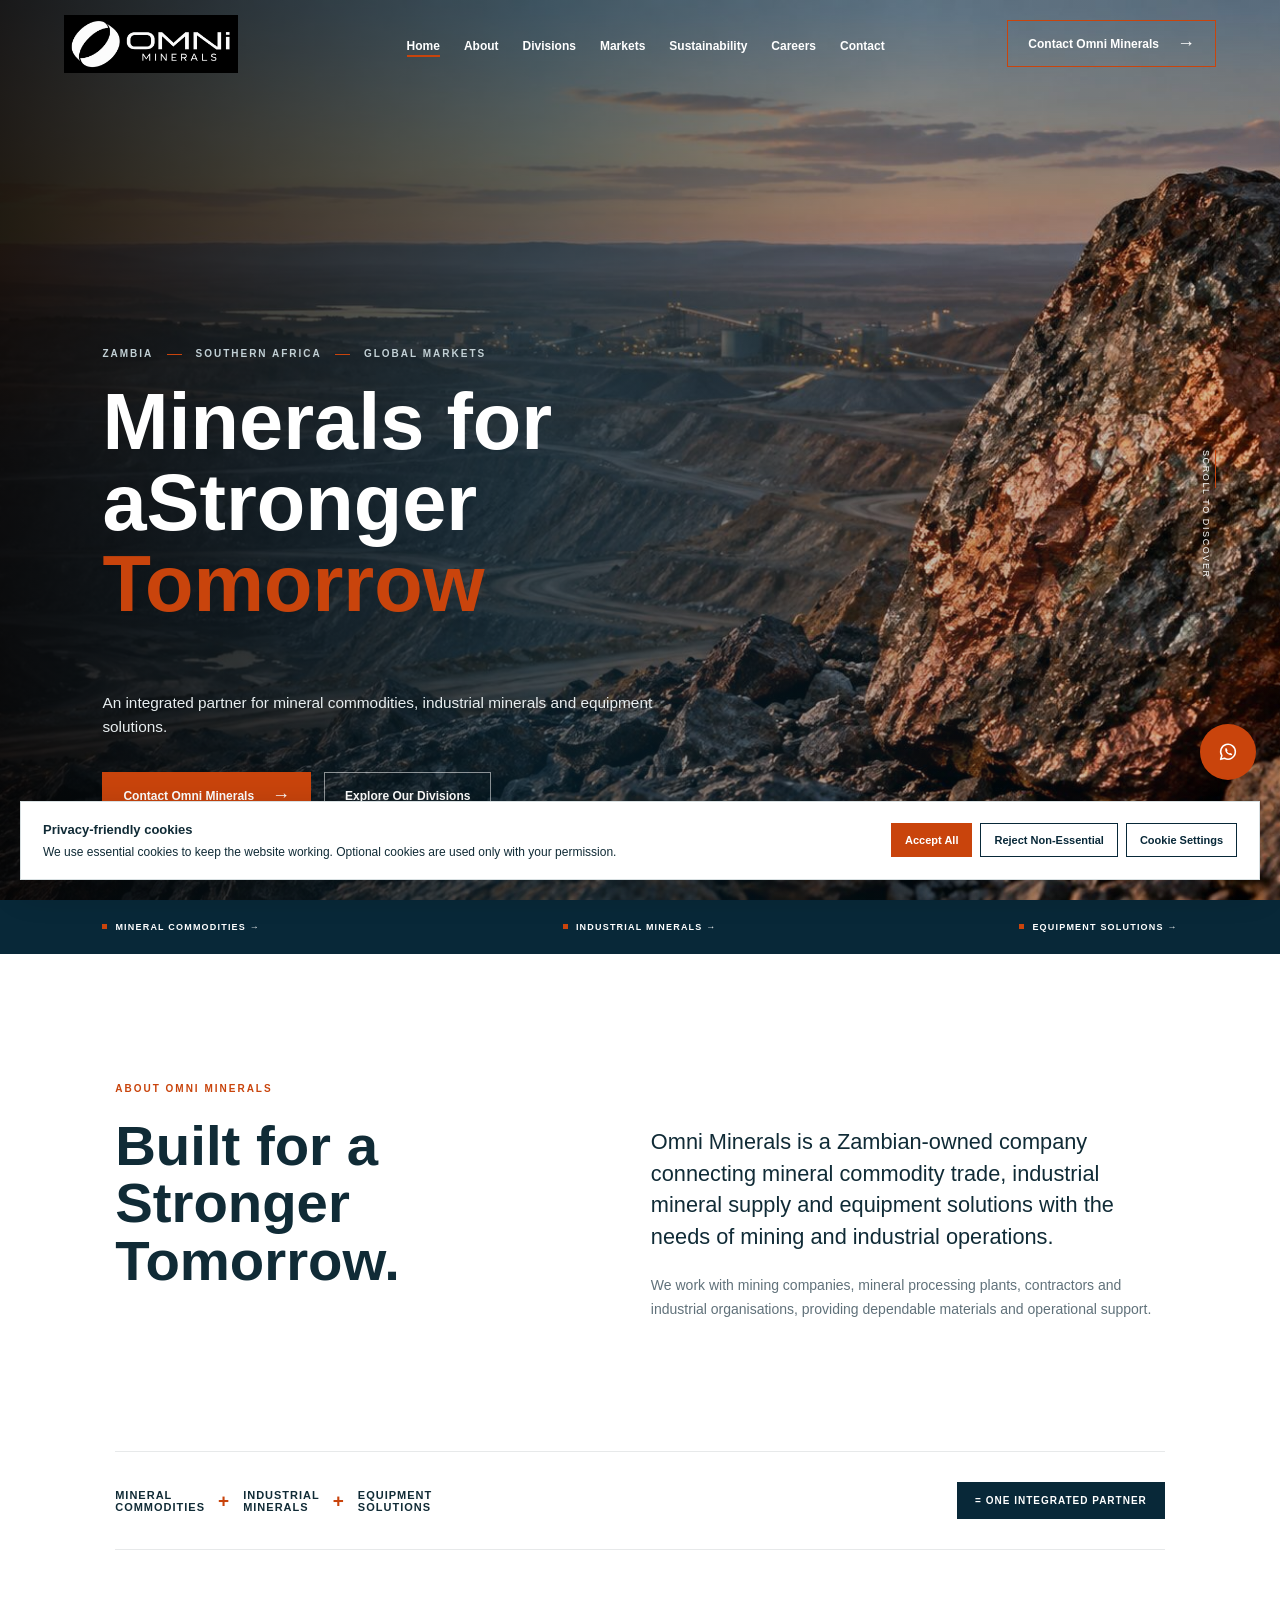
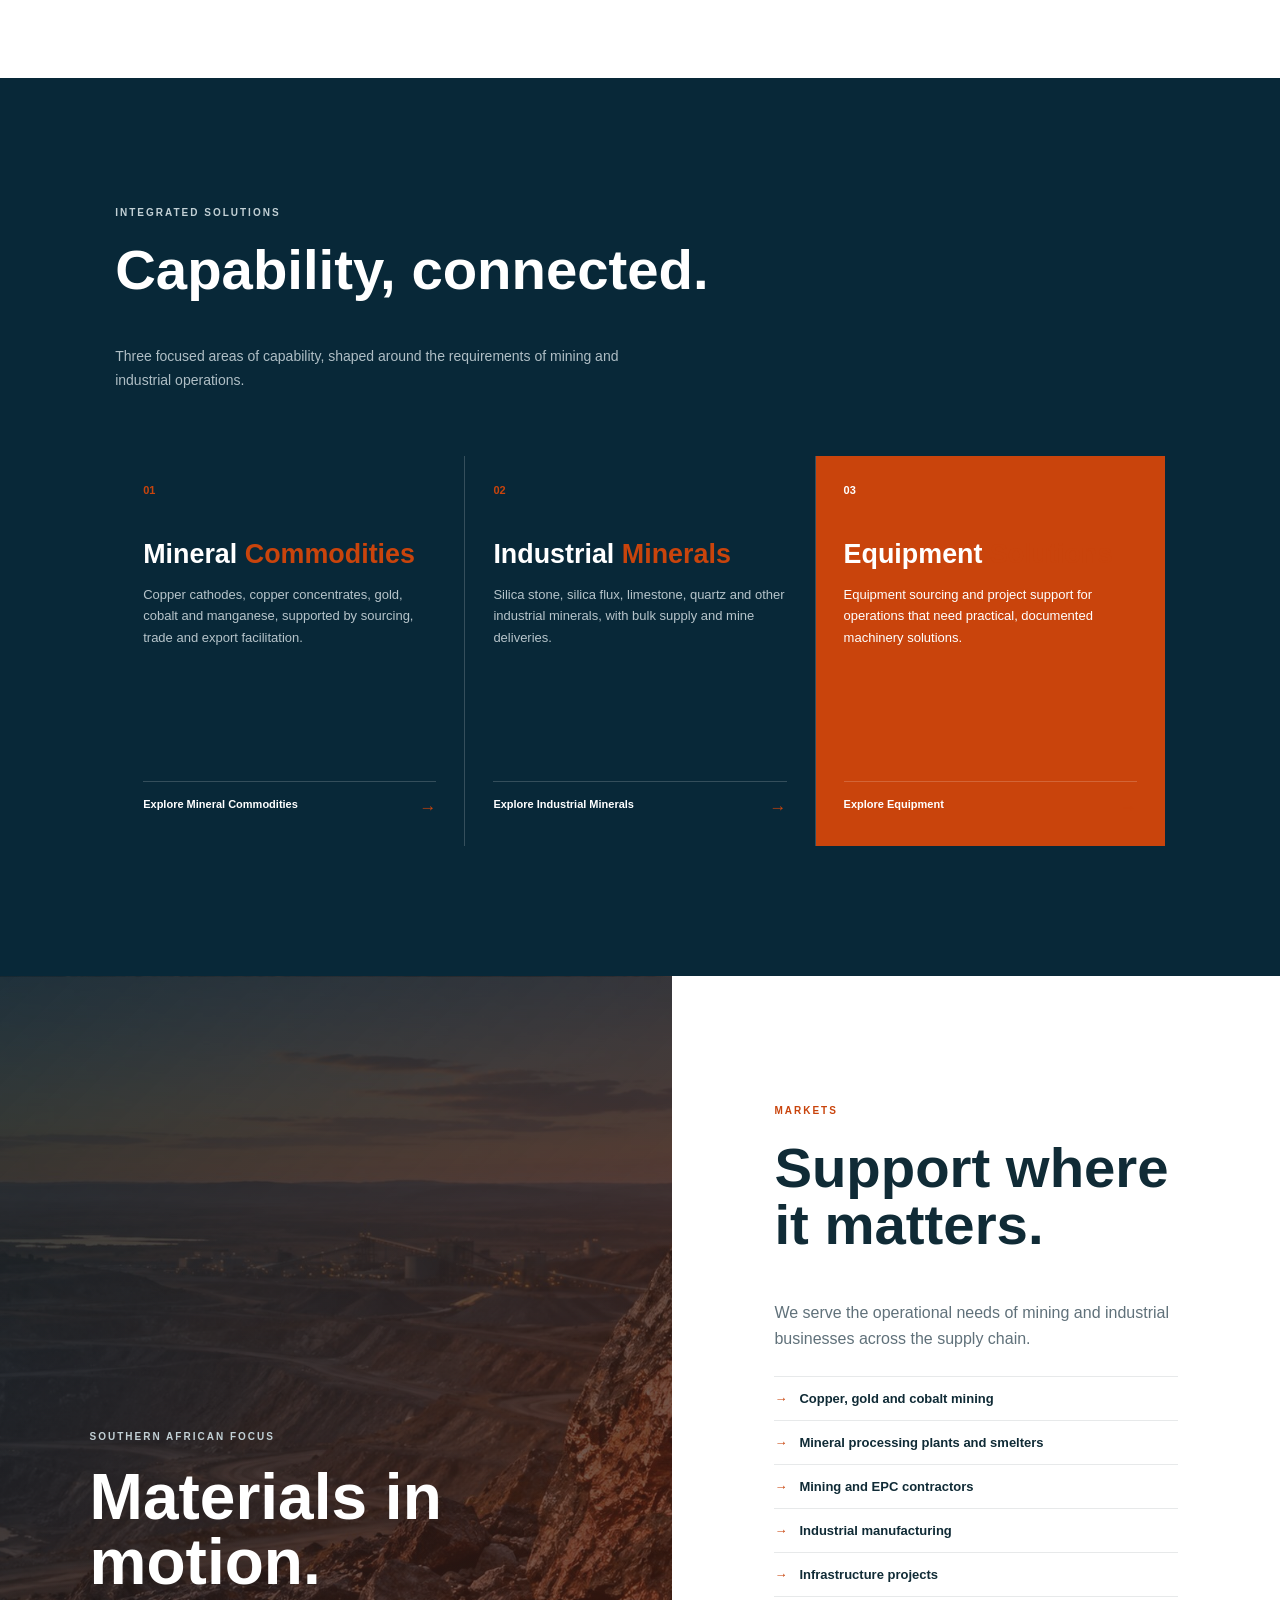
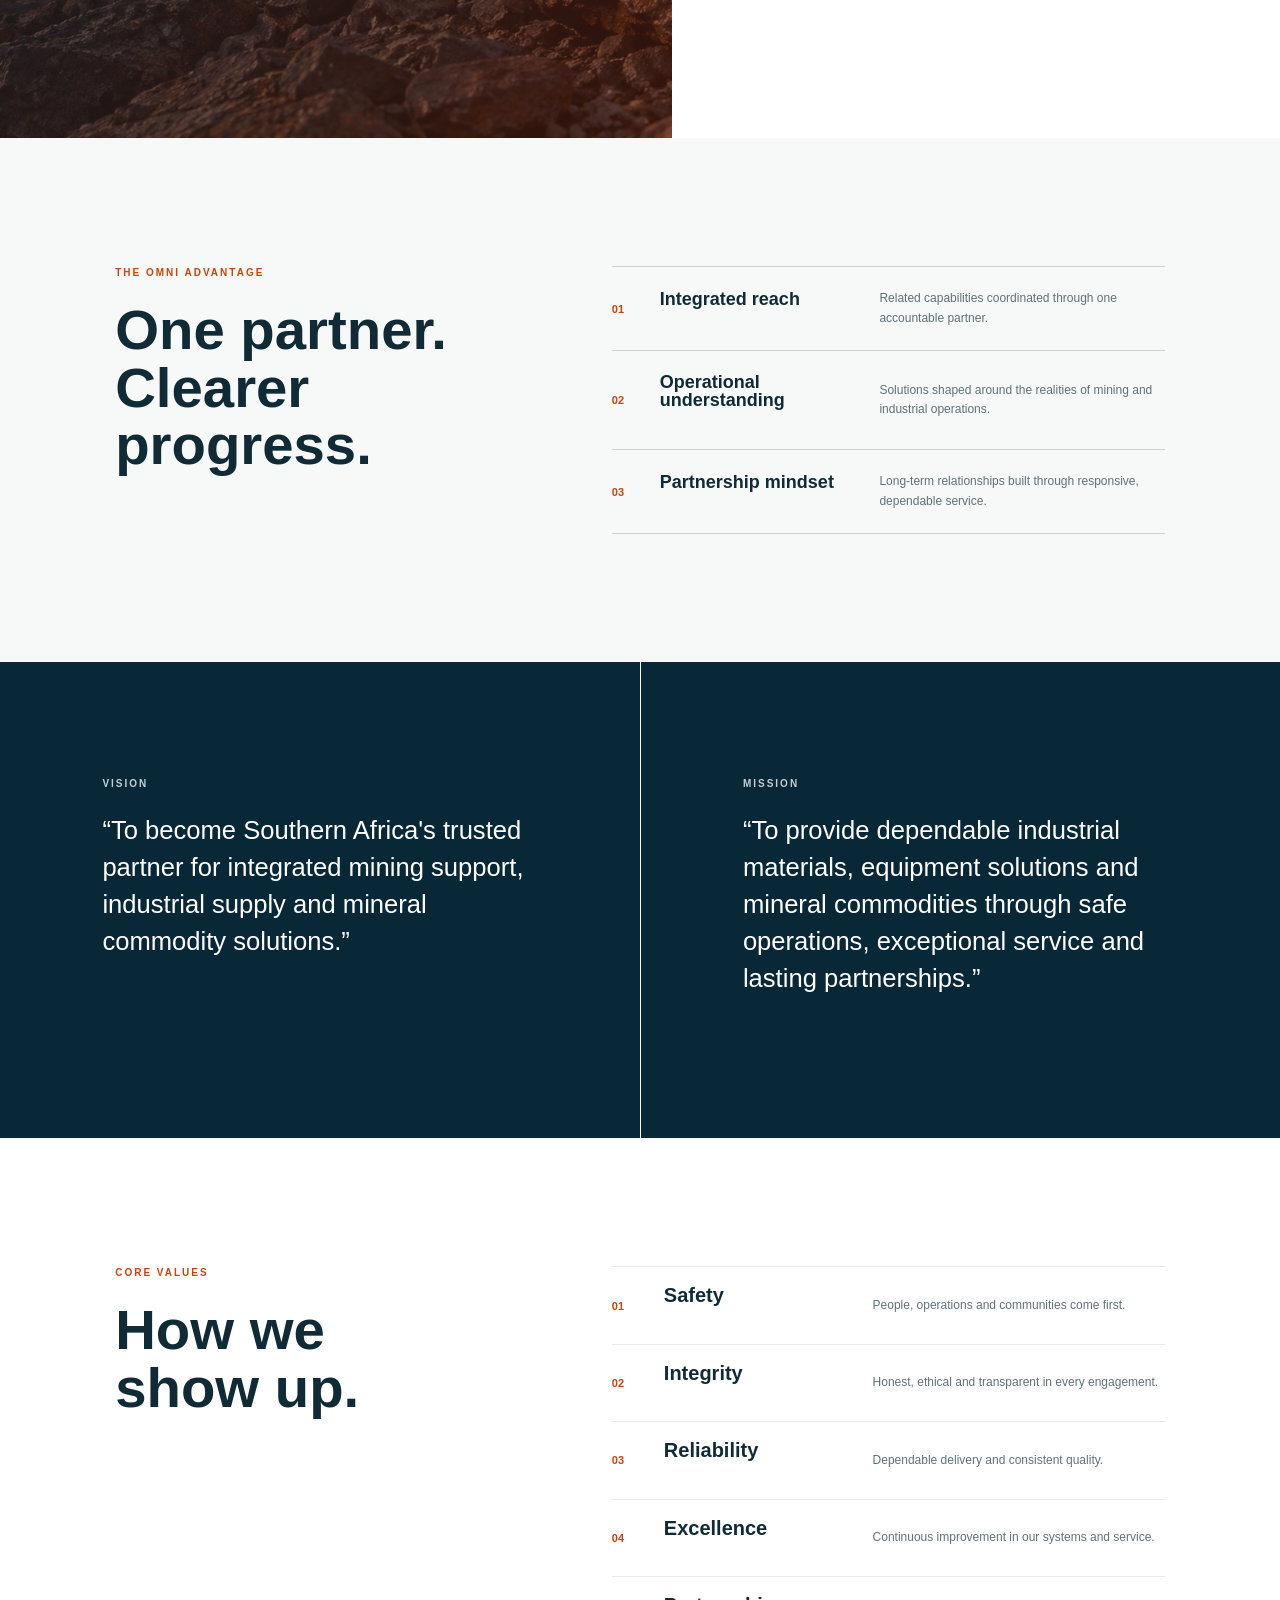
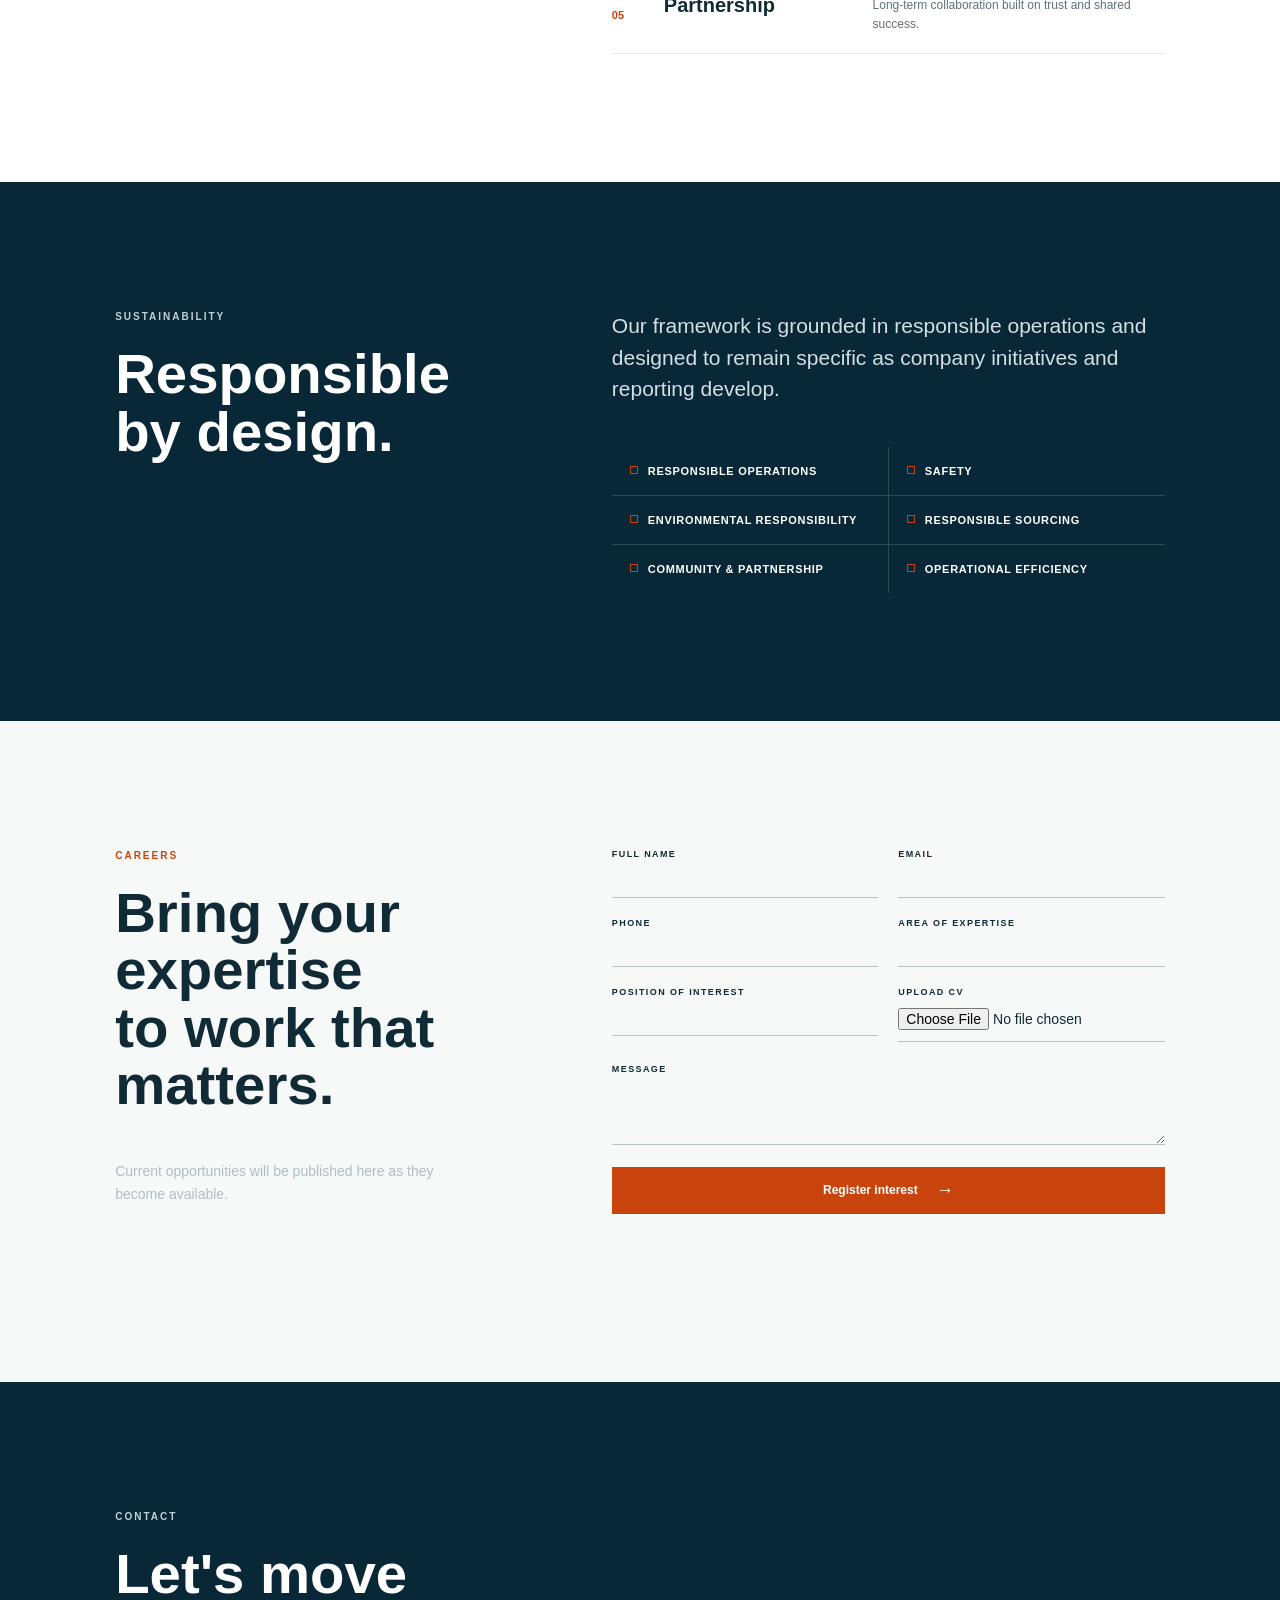
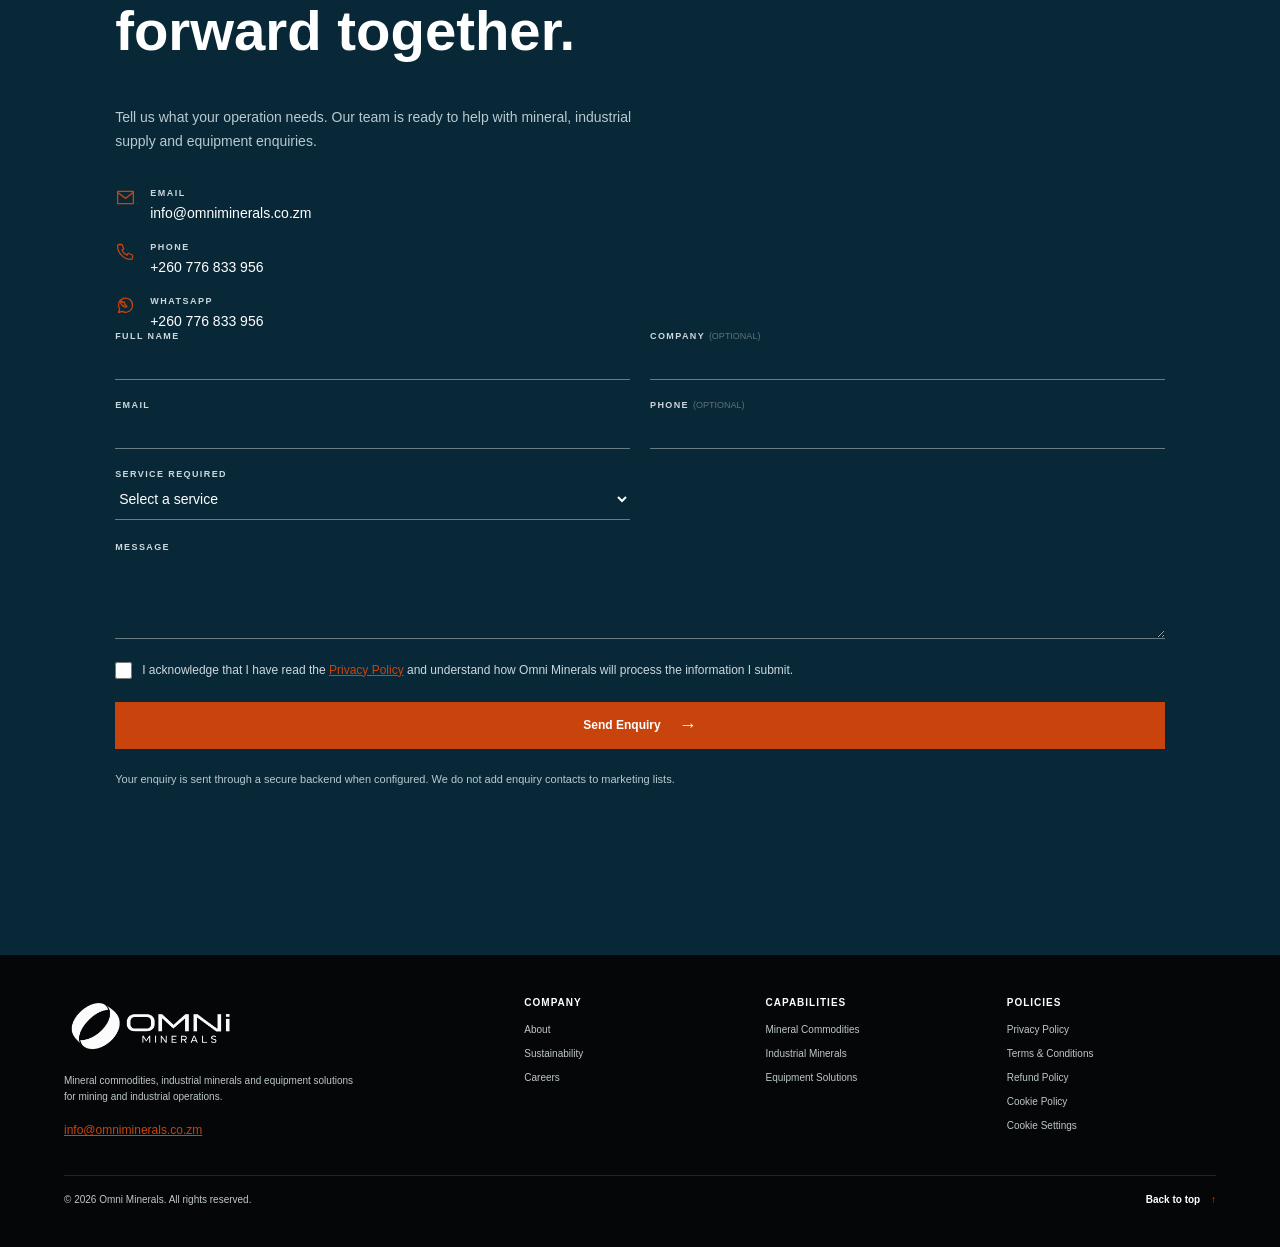
==== commit 919f5c3e: "Add service detail pages and fix cookie consent" ====
--- a/index.html
+++ b/index.html
@@ -16,7 +16,7 @@
   <meta name="twitter:title" content="Omni Minerals | Mining Support, Industrial Supply & Mineral Commodities">
   <meta name="twitter:description" content="Minerals for a Stronger Tomorrow. Mineral commodities, industrial minerals and equipment solutions.">
   <meta name="twitter:image" content="assets/omni-minerals-social-preview.jpg">
-  <link rel="canonical" href="https://[FINAL-PRODUCTION-DOMAIN]/">
+  <link rel="canonical" href="https://omniminerals.co.zm/">
   <link rel="icon" href="favicon.svg" type="image/svg+xml">
   <link rel="stylesheet" href="styles.css">
   <link rel="preload" as="image" href="assets/omni-copper-mine-hero.jpg" fetchpriority="high">
@@ -29,7 +29,7 @@
     <section class="hero" id="home" aria-labelledby="hero-title"><div class="hero-media" role="img" aria-label="Open-pit copper mining operation viewed across an industrial landscape"></div><div class="hero-lines" aria-hidden="true"><i></i><i></i><i></i></div><div class="hero-content"><p class="eyebrow hero-load-1">Zambia <i></i> Southern Africa <i></i> Global Markets</p><h1 id="hero-title"><span class="hero-load-2">Minerals for a</span><span class="hero-load-3">Stronger <em>Tomorrow</em></span></h1><p class="hero-load-4">An integrated partner for mineral commodities, industrial minerals and equipment solutions.</p><div class="hero-actions hero-load-5"><a class="button orange" href="#contact">Contact Omni Minerals <span aria-hidden="true">→</span></a><a class="button outline" href="#divisions">Explore Our Divisions</a></div></div><p class="hero-caption">Omni Minerals <span></span> An integrated partner</p><div class="scroll-prompt"><span></span> Scroll to discover</div></section>
     <section class="capability-strip" aria-label="Omni Minerals capabilities"><span>Mineral commodities <b aria-hidden="true">→</b></span><span>Industrial minerals <b aria-hidden="true">→</b></span><span>Equipment solutions <b aria-hidden="true">→</b></span></section>
     <section class="about section" id="about"><div class="section-intro reveal"><p class="eyebrow orange-text">About Omni Minerals</p><h2>Built for a<br>Stronger Tomorrow.</h2></div><div class="about-copy reveal"><p class="large-copy">Omni Minerals is a Zambian-owned company connecting mineral commodity trade, industrial mineral supply and equipment solutions with the needs of mining and industrial operations.</p><p>We work with mining companies, mineral processing plants, contractors and industrial organisations, providing dependable materials and operational support.</p></div><div class="integrated-model reveal"><span>Mineral<br>commodities</span><b>+</b><span>Industrial<br>minerals</span><b>+</b><span>Equipment<br>solutions</span><strong>= One integrated partner</strong></div></section>
-    <section class="divisions section-dark" id="divisions"><div class="section-intro reveal"><p class="eyebrow">Integrated Solutions</p><h2>Capability, connected.</h2><p>Three focused areas of capability, shaped around the requirements of mining and industrial operations.</p></div><div class="service-grid"><article class="service-card reveal"><span>01</span><h3>Mineral <em>Commodities</em></h3><p>Copper cathodes, copper concentrates, gold, cobalt and manganese, supported by sourcing, trade and export facilitation.</p><a href="#contact">Discuss a requirement <b aria-hidden="true">→</b></a></article><article class="service-card reveal"><span>02</span><h3>Industrial <em>Minerals</em></h3><p>Silica stone, silica flux, limestone, quartz and other industrial minerals, with bulk supply and mine deliveries.</p><a href="#contact">Discuss a requirement <b aria-hidden="true">→</b></a></article><article class="service-card accent-card reveal"><span>03</span><h3>Equipment <em>Solutions</em></h3><p>Equipment sourcing and project support for operations that need practical, documented machinery solutions.</p><a href="#contact">Discuss a requirement <b aria-hidden="true">→</b></a></article></div></section>
+    <section class="divisions section-dark" id="divisions"><div class="section-intro reveal"><p class="eyebrow">Integrated Solutions</p><h2>Capability, connected.</h2><p>Three focused areas of capability, shaped around the requirements of mining and industrial operations.</p></div><div class="service-grid"><article class="service-card reveal"><span>01</span><h3>Mineral <em>Commodities</em></h3><p>Copper cathodes, copper concentrates, gold, cobalt and manganese, supported by sourcing, trade and export facilitation.</p><a href="mineral-commodities.html">Explore Mineral Commodities <b aria-hidden="true">→</b></a></article><article class="service-card reveal"><span>02</span><h3>Industrial <em>Minerals</em></h3><p>Silica stone, silica flux, limestone, quartz and other industrial minerals, with bulk supply and mine deliveries.</p><a href="industrial-minerals.html">Explore Industrial Minerals <b aria-hidden="true">→</b></a></article><article class="service-card accent-card reveal"><span>03</span><h3>Equipment <em>Solutions</em></h3><p>Equipment sourcing and project support for operations that need practical, documented machinery solutions.</p><a href="equipment.html">Explore Equipment <b aria-hidden="true">→</b></a></article></div></section>
     <section class="market-section" id="markets"><div class="market-visual"><div><p class="eyebrow">Southern African focus</p><h2>Materials in<br>motion.</h2></div></div><div class="market-copy section"><p class="eyebrow orange-text">Markets</p><h2>Support where<br>it matters.</h2><p>We serve the operational needs of mining and industrial businesses across the supply chain.</p><ul><li>Copper, gold and cobalt mining</li><li>Mineral processing plants and smelters</li><li>Mining and EPC contractors</li><li>Industrial manufacturing</li><li>Infrastructure projects</li></ul></div></section>
     <section class="advantage section"><div class="section-intro reveal"><p class="eyebrow orange-text">The Omni Advantage</p><h2>One partner.<br>Clearer progress.</h2></div><div class="advantage-grid reveal"><article><b>01</b><h3>Integrated reach</h3><p>Related capabilities coordinated through one accountable partner.</p></article><article><b>02</b><h3>Operational understanding</h3><p>Solutions shaped around the realities of mining and industrial operations.</p></article><article><b>03</b><h3>Partnership mindset</h3><p>Long-term relationships built through responsive, dependable service.</p></article></div></section>
     <section class="vision section-dark"><div class="vision-panel reveal"><p class="eyebrow">Vision</p><p>“To become Southern Africa's trusted partner for integrated mining support, industrial supply and mineral commodity solutions.”</p></div><div class="vision-panel reveal"><p class="eyebrow">Mission</p><p>“To provide dependable industrial materials, equipment solutions and mineral commodities through safe operations, exceptional service and lasting partnerships.”</p></div></section>
@@ -38,7 +38,7 @@
     <section class="careers section" id="careers"><div class="section-intro"><p class="eyebrow orange-text">Careers</p><h2>Bring your expertise<br>to work that matters.</h2><p>Current opportunities will be published here as they become available.</p></div><form class="career-form" novalidate><div class="form-grid"><label>Full Name<input name="career-name" autocomplete="name" required></label><label>Email<input name="career-email" type="email" autocomplete="email" required></label><label>Phone<input name="career-phone" type="tel" autocomplete="tel"></label><label>Area of Expertise<input name="expertise" required></label><label>Position of Interest<input name="position"></label><label>Upload CV<input name="cv" type="file" accept=".pdf,.doc,.docx"></label></div><label>Message<textarea name="career-message" rows="3"></textarea></label><button class="button orange" type="submit">Register interest <span aria-hidden="true">→</span></button><p class="form-message" aria-live="polite"></p></form></section>
     <section class="contact section-dark" id="contact"><div class="section-intro"><p class="eyebrow">Contact</p><h2>Let's move<br>forward together.</h2><p>Tell us what your operation needs. Our team is ready to help with mineral, industrial supply and equipment enquiries.</p><div class="contact-details"><a href="mailto:info@omniminerals.co.zm"><svg viewBox="0 0 24 24" aria-hidden="true"><path d="M3 5h18v14H3zM3 6l9 7 9-7"/></svg><span><b>Email</b>info@omniminerals.co.zm</span></a><a href="tel:+260776833956"><svg viewBox="0 0 24 24" aria-hidden="true"><path d="M5 4h3l2 5-2 1.5c1.2 2.5 3.2 4.5 5.7 5.7L15 14l5 2v3c0 1-.8 2-2 2C10.3 21 3 13.7 3 6c0-1 .8-2 2-2Z"/></svg><span><b>Phone</b>+260 776 833 956</span></a><a href="https://wa.me/260776833956?text=Hello%20Omni%20Minerals%2C%20I%20would%20like%20to%20make%20an%20enquiry%20about%20your%20services." target="_blank" rel="noopener noreferrer"><svg viewBox="0 0 24 24" aria-hidden="true"><path d="M20 11.8a8 8 0 0 1-11.8 7L4 20l1.3-4.1A8 8 0 1 1 20 11.8Z"/><path d="M9 8.5c.2-.5.4-.5.7-.5h.5c.2 0 .4.1.5.4l.7 1.6c.1.2.1.4 0 .6l-.5.7c.2 0 .4.1.6 0l1.6.7c.3.1.4.3.4.5v.5c0 .3 0 .5-.5.7-.5.2-1.5.2-2.7-.4-1-.5-2.2-1.5-3.1-2.9-.8-1.3-1.2-2.5-1.2-3.3 0-.3 0-.6.1-.8Z"/></svg><span><b>WhatsApp</b>+260 776 833 956</span></a></div></div><form class="contact-form" action="/api/contact" method="post" novalidate data-contact-form><div class="form-grid"><label>Full Name<input name="name" autocomplete="name" maxlength="100" required></label><label>Company <span class="optional">(optional)</span><input name="company" autocomplete="organization" maxlength="120"></label><label>Email<input name="email" type="email" autocomplete="email" maxlength="160" required></label><label>Phone <span class="optional">(optional)</span><input name="phone" type="tel" autocomplete="tel" maxlength="30"></label><label>Service Required<select name="service" required><option value="">Select a service</option><option>Mineral Commodities</option><option>Industrial Minerals</option><option>Equipment Solutions</option><option>General Enquiry</option></select></label></div><label>Message<textarea name="message" rows="4" maxlength="2000" required></textarea></label><label class="honeypot" aria-hidden="true">Website<input name="_website" tabindex="-1" autocomplete="off"></label><input type="hidden" name="formStartedAt" value=""><label class="consent"><input name="consent" type="checkbox" required><span>I acknowledge that I have read the <a href="privacy-policy.html">Privacy Policy</a> and understand how Omni Minerals will process the information I submit.</span></label><button class="button orange" type="submit">Send Enquiry <span aria-hidden="true">→</span></button><p class="form-note">Your enquiry is sent through a secure backend when configured. We do not add enquiry contacts to marketing lists.</p><p class="form-message" aria-live="polite"></p></form></section>
   </main>
-  <footer class="site-footer reveal"><div class="footer-brand"><a class="brand" href="#home" aria-label="Omni Minerals home"><img src="assets/omni-minerals-logo.svg" width="186" height="44" alt="Omni Minerals"></a><p>Mineral commodities, industrial minerals and equipment solutions for mining and industrial operations.</p><a class="footer-email" href="mailto:info@omniminerals.co.zm">info@omniminerals.co.zm</a></div><div class="footer-links"><div><b>Company</b><a href="#about">About</a><a href="#sustainability">Sustainability</a><a href="#careers">Careers</a></div><div><b>Capabilities</b><a href="#divisions">Mineral Commodities</a><a href="#divisions">Industrial Minerals</a><a href="#divisions">Equipment Solutions</a></div><div><b>Policies</b><a href="privacy-policy.html">Privacy Policy</a><a href="terms-and-conditions.html">Terms &amp; Conditions</a><a href="refund-policy.html">Refund Policy</a><a href="cookie-policy.html">Cookie Policy</a><button class="footer-cookie-settings" type="button">Cookie Settings</button></div></div><div class="footer-bottom"><p>© 2026 Omni Minerals. All rights reserved.</p><a href="#home">Back to top <span aria-hidden="true">↑</span></a></div></footer>
+  <footer class="site-footer reveal"><div class="footer-brand"><a class="brand" href="#home" aria-label="Omni Minerals home"><img src="assets/omni-minerals-logo.svg" width="186" height="44" alt="Omni Minerals"></a><p>Mineral commodities, industrial minerals and equipment solutions for mining and industrial operations.</p><a class="footer-email" href="mailto:info@omniminerals.co.zm">info@omniminerals.co.zm</a></div><div class="footer-links"><div><b>Company</b><a href="#about">About</a><a href="#sustainability">Sustainability</a><a href="#careers">Careers</a></div><div><b>Capabilities</b><a href="mineral-commodities.html">Mineral Commodities</a><a href="industrial-minerals.html">Industrial Minerals</a><a href="equipment.html">Equipment Solutions</a></div><div><b>Policies</b><a href="privacy-policy.html">Privacy Policy</a><a href="terms-and-conditions.html">Terms &amp; Conditions</a><a href="refund-policy.html">Refund Policy</a><a href="cookie-policy.html">Cookie Policy</a><button class="footer-cookie-settings" type="button">Cookie Settings</button></div></div><div class="footer-bottom"><p>© 2026 Omni Minerals. All rights reserved.</p><a href="#home">Back to top <span aria-hidden="true">↑</span></a></div></footer>
   <div class="contact-launcher" data-expanded="false"><div class="contact-actions" id="floating-contact-actions"><a class="floating-action whatsapp" data-contact="whatsapp" aria-label="Chat on WhatsApp" data-tooltip="Chat on WhatsApp"><svg viewBox="0 0 24 24" aria-hidden="true"><path d="M20 11.8a8 8 0 0 1-11.8 7L4 20l1.3-4.1A8 8 0 1 1 20 11.8Z"/><path d="M9 8.5c.2-.5.4-.5.7-.5h.5c.2 0 .4.1.5.4l.7 1.6c.1.2.1.4 0 .6l-.5.7c.5 0 1.3.1 1.8.4l.7-.5c.2-.1.4-.1.6 0l1.6.7c.3.1.4.3.4.5v.5c0 .3 0 .5-.5.7-.5.2-1.5.2-2.7-.4-1-.5-2.2-1.5-3.1-2.9-.8-1.3-1.2-2.5-1.2-3.3 0-.3 0-.6.1-.8Z"/></svg></a><a class="floating-action" data-contact="phone" aria-label="Call Omni Minerals" data-tooltip="Call Omni Minerals"><svg viewBox="0 0 24 24" aria-hidden="true"><path d="M5 4h3l2 5-2 1.5c1.2 2.5 3.2 4.5 5.7 5.7L15 14l5 2v3c0 1-.8 2-2 2C10.3 21 3 13.7 3 6c0-1 .8-2 2-2Z"/></svg></a><a class="floating-action" data-contact="email" aria-label="Email Omni Minerals" data-tooltip="Email Omni Minerals"><svg viewBox="0 0 24 24" aria-hidden="true"><path d="M3 5h18v14H3zM3 6l9 7 9-7"/></svg></a></div><button class="floating-action launcher-button" type="button" aria-label="Open contact options" aria-expanded="false" aria-controls="floating-contact-actions"><svg class="launcher-icon" viewBox="0 0 24 24" aria-hidden="true"><path d="M20 11.8a8 8 0 0 1-11.8 7L4 20l1.3-4.1A8 8 0 1 1 20 11.8Z"/><path d="M9 8.5c.2-.5.4-.5.7-.5h.5c.2 0 .4.1.5.4l.7 1.6c.1.2.1.4 0 .6l-.5.7c.5 1 1.3 1.8 2.3 2.3l.7-.5c.2-.1.4-.1.6 0l1.6.7c.3.1.4.3.4.5v.5c0 .3 0 .5-.5.7-.5.2-1.5.2-2.7-.4-3.1-1.5-4.3-3.8-4.3-5.3 0-.3 0-.6.1-.8Z"/></svg><span class="launcher-close" aria-hidden="true">+</span></button></div>
   <div class="cookie-banner" hidden><p><b>Privacy-friendly cookies</b> We use essential cookies required for the website to function. With your permission, we may also use optional cookies for analytics or other purposes.</p><div><button type="button" data-cookie-action="accept">Accept All</button><button type="button" data-cookie-action="reject">Reject Non-Essential</button><button type="button" data-cookie-action="settings">Cookie Settings</button></div></div><dialog class="cookie-dialog" aria-labelledby="cookie-dialog-title"><form method="dialog"><h2 id="cookie-dialog-title">Cookie Settings</h2><p>Choose whether to allow optional cookies. No analytics or marketing scripts are installed at present.</p><label><input type="checkbox" checked disabled> Necessary cookies <small>Required for core website functions.</small></label><label><input type="checkbox" data-cookie-category="analytics"> Analytics cookies <small>Currently not used.</small></label><label><input type="checkbox" data-cookie-category="marketing"> Marketing cookies <small>Currently not used.</small></label><div class="dialog-actions"><button value="cancel">Cancel</button><button value="save" data-cookie-action="save">Save Preferences</button></div></form></dialog>
   <script src="script.js" defer></script>
--- a/styles.css
+++ b/styles.css
@@ -23,3 +23,70 @@
 }
 @media(max-width:380px){.hero{padding-top:100px;padding-bottom:56px}.hero-content{padding-top:18px}}
 @media(max-width:340px){.cookie-banner>div{grid-template-columns:1fr}.cookie-banner button:last-child{grid-column:auto}}
+.service-page{background:#f7f8f8;color:var(--ink)}
+.service-page .site-header{background:var(--navy)}
+.service-hero{min-height:560px;padding:150px clamp(24px,9vw,150px) 90px;background:linear-gradient(110deg,rgba(5,6,7,.94),rgba(8,40,56,.76)),url('assets/mineral-material-feature.jpg') center/cover;color:#fff}
+.service-page.service-industrial .service-hero{background-image:linear-gradient(110deg,rgba(5,6,7,.94),rgba(8,40,56,.72)),url('assets/white-mineral-stone-sample.jpg')}
+.service-page.service-equipment .service-hero{background-image:linear-gradient(110deg,rgba(5,6,7,.94),rgba(8,40,56,.72)),url('assets/field-equipment-crusher.jpg')}
+.service-hero .breadcrumb{display:flex;gap:10px;align-items:center;margin-bottom:70px;color:#c6d3d7;font-size:10px;letter-spacing:1px;text-transform:uppercase}
+.service-hero .breadcrumb a{text-decoration:underline;text-underline-offset:3px}
+.service-hero h1{max-width:900px;margin-bottom:22px;font-size:clamp(48px,7vw,100px)}
+.service-hero>p:not(.eyebrow){max-width:680px;color:#d4e0e3;font-size:clamp(15px,1.4vw,19px);line-height:1.65;margin-bottom:32px}
+.service-hero-actions{display:flex;gap:12px;flex-wrap:wrap}
+.service-content{max-width:1280px;margin:0 auto}
+.service-intro-grid,.service-support-grid,.service-material-grid{display:grid;grid-template-columns:.8fr 1.2fr;gap:10vw;align-items:start}
+.service-intro-grid h2,.service-support-grid h2{font-size:clamp(34px,4vw,62px)}
+.service-copy{max-width:680px;color:var(--muted);font-size:15px;line-height:1.8}
+.service-copy p:last-child{margin-bottom:0}
+.service-detail-grid{display:grid;grid-template-columns:repeat(2,1fr);gap:1px;background:#d3dcde;margin-top:55px}
+.service-detail-card{background:#fff;min-height:220px;padding:28px;position:relative}
+.service-detail-card strong{display:block;color:var(--orange);font-size:11px;margin-bottom:36px}
+.service-detail-card h3{font-size:24px;margin-bottom:12px}
+.service-detail-card p{color:var(--muted);font-size:13px;line-height:1.7;margin-bottom:0}
+.service-material-grid{grid-template-columns:1.15fr .85fr;align-items:stretch}
+.service-media{margin:0;background:var(--navy);color:#fff;min-height:420px}
+.service-media img{display:block;width:100%;height:100%;min-height:420px;object-fit:cover}
+.service-media figcaption{padding:13px 16px;color:#c6d3d7;font-size:10px;line-height:1.5}
+.service-material-copy{padding:clamp(30px,5vw,70px);background:#fff}
+.service-material-copy h2{font-size:clamp(30px,3.5vw,54px);margin-bottom:20px}
+.service-material-copy p{color:var(--muted);line-height:1.75;font-size:14px}
+.service-material-copy .eyebrow{color:var(--orange)}
+.service-note{border-left:3px solid var(--orange);padding:16px 18px;background:#fff;color:var(--muted);font-size:12px;line-height:1.6}
+.service-photo-row{display:grid;grid-template-columns:repeat(2,1fr);gap:18px}
+.service-photo-row figure{margin:0;background:#fff}
+.service-photo-row img{display:block;width:100%;height:360px;object-fit:cover}
+.service-photo-row figcaption{padding:13px 16px;color:var(--muted);font-size:10px;line-height:1.5}
+.service-list{list-style:none;padding:0;margin:24px 0 0;border-top:1px solid #d3dcde}
+.service-list li{padding:15px 0;border-bottom:1px solid #d3dcde;font-size:13px;font-weight:600}
+.service-list li:before{content:'→';color:var(--orange);margin-right:12px}
+.service-dark-section{background:var(--navy);color:#fff;padding:clamp(70px,10vw,140px) clamp(24px,9vw,150px)}
+.service-dark-section .service-copy{color:#c2d0d5}
+.service-dark-section .service-detail-card{background:#0d3446}
+.service-dark-section .service-detail-card p{color:#c2d0d5}
+.service-dark-section .service-detail-grid{background:#ffffff2e}
+.equipment-feature{display:grid;grid-template-columns:1fr 1fr;gap:1px;background:#ffffff2e;margin-top:55px}
+.equipment-feature figure{margin:0;background:#0d3446}
+.equipment-feature img{display:block;width:100%;height:100%;min-height:390px;object-fit:cover}
+.equipment-feature figcaption{padding:14px 18px;color:#c2d0d5;font-size:10px;line-height:1.5}
+.equipment-feature-copy{padding:clamp(28px,5vw,66px);background:#0d3446}
+.equipment-feature-copy h3{font-size:clamp(27px,3vw,44px);margin-bottom:18px}
+.equipment-feature-copy p{color:#c2d0d5;line-height:1.75;font-size:14px}
+.service-cta{display:flex;align-items:center;justify-content:space-between;gap:28px;flex-wrap:wrap;padding:45px clamp(24px,6vw,90px);background:var(--orange);color:#fff}
+.service-cta h2{font-size:clamp(28px,3vw,48px);margin-bottom:8px}
+.service-cta p{margin:0;line-height:1.6;font-size:14px}
+.service-cta .button{border-color:#fff;color:#fff}
+.service-cta .button:hover{background:#fff;color:var(--navy)}
+@media(max-width:760px){
+  .service-hero{min-height:600px;padding:120px 24px 70px}
+  .service-hero .breadcrumb{margin-bottom:58px;line-height:1.5;flex-wrap:wrap}
+  .service-hero h1{font-size:clamp(44px,13vw,68px)}
+  .service-intro-grid,.service-support-grid,.service-material-grid,.equipment-feature{grid-template-columns:1fr;gap:28px}
+  .service-detail-grid{grid-template-columns:1fr;margin-top:34px}
+  .service-detail-card{min-height:0;padding:24px}
+  .service-detail-card strong{margin-bottom:22px}
+  .service-media,.service-media img{min-height:300px}
+  .equipment-feature img{min-height:300px}
+  .service-photo-row{grid-template-columns:1fr;gap:14px}
+  .service-photo-row img{height:300px}
+  .service-cta{align-items:flex-start;padding:34px 24px}
+}
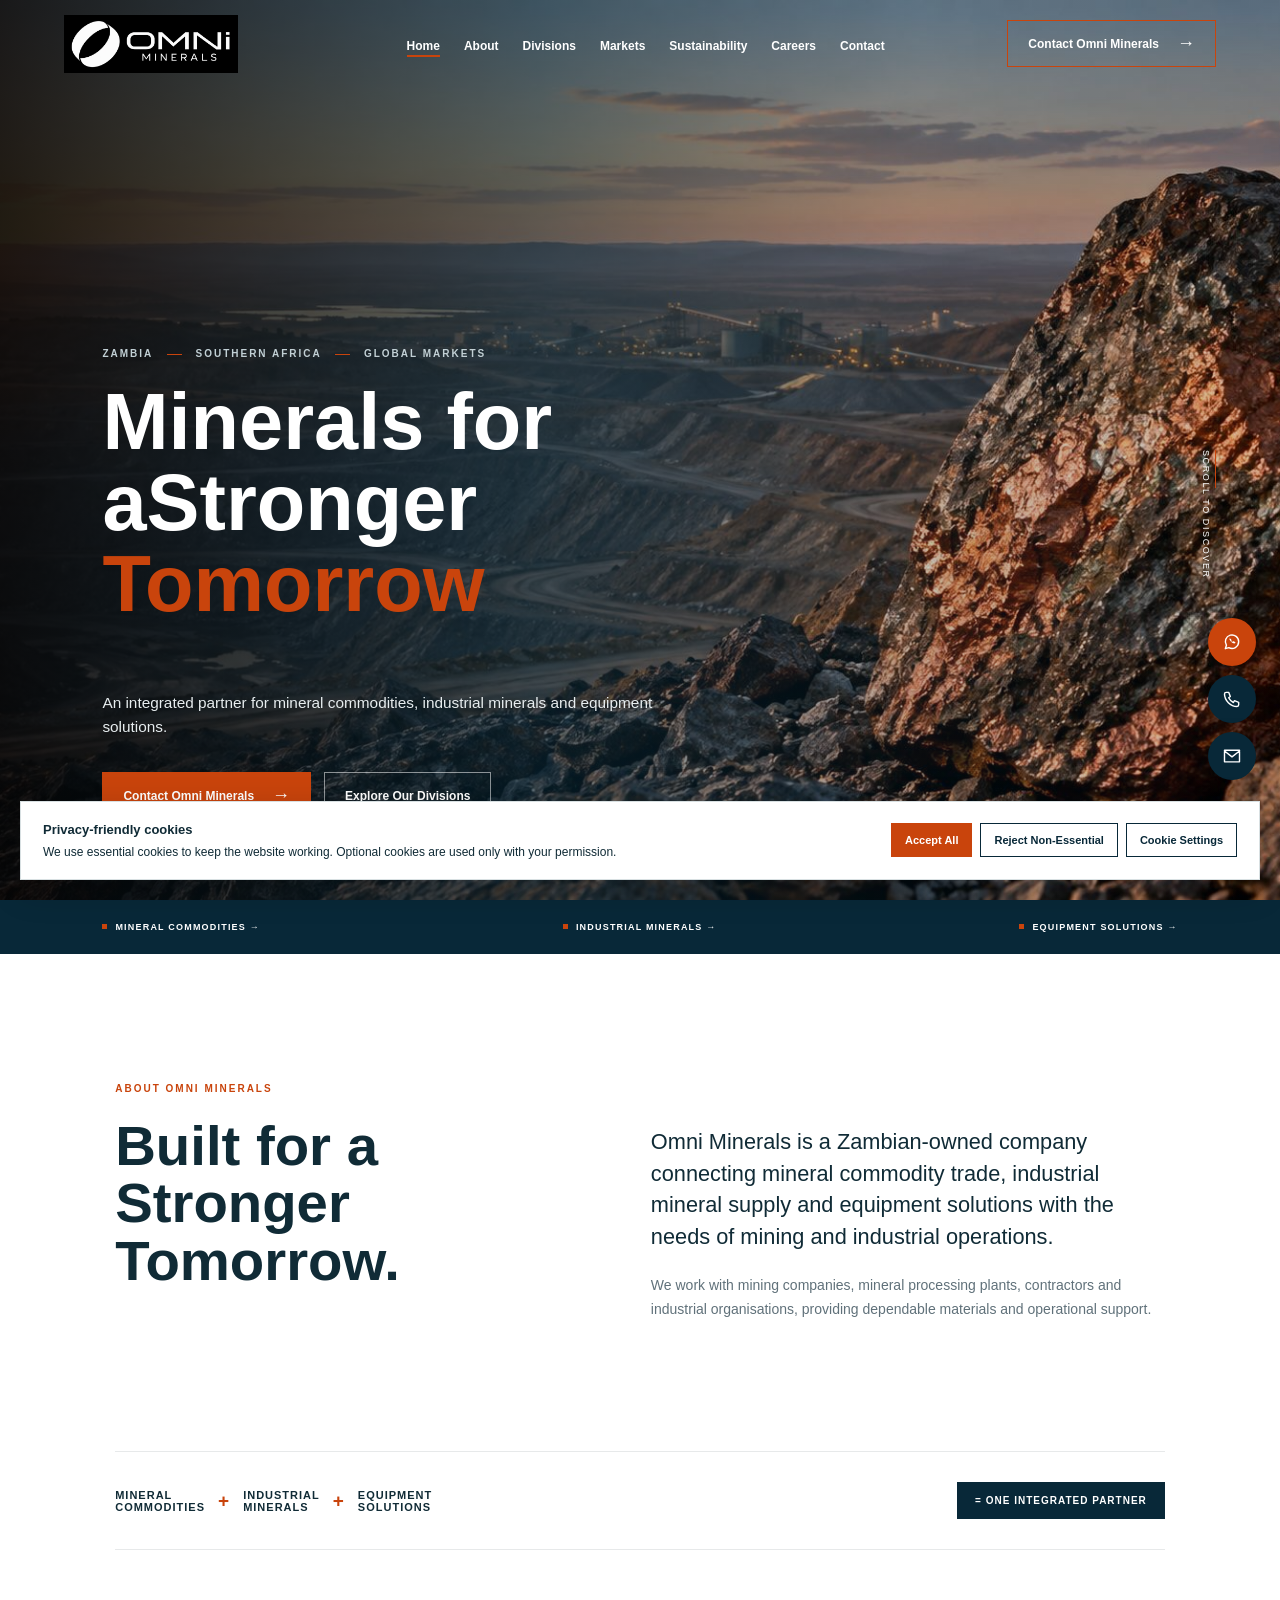
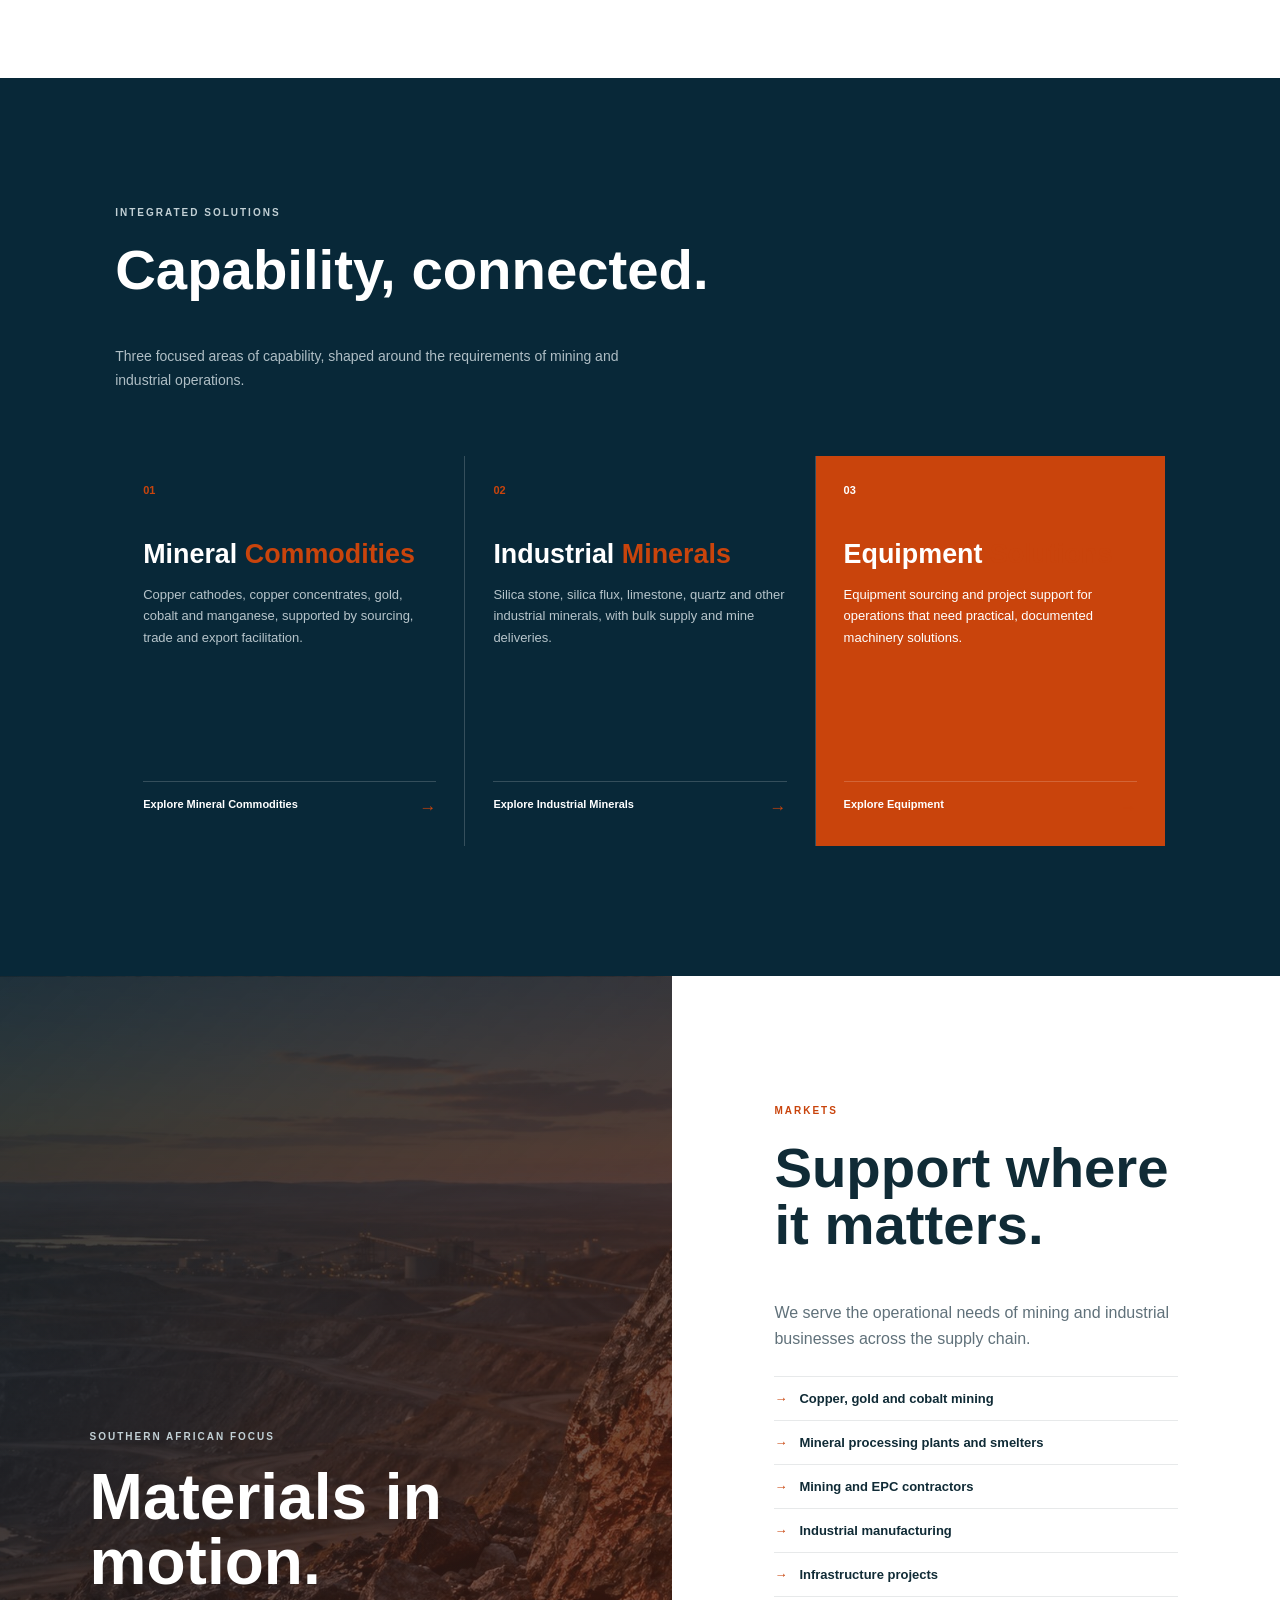
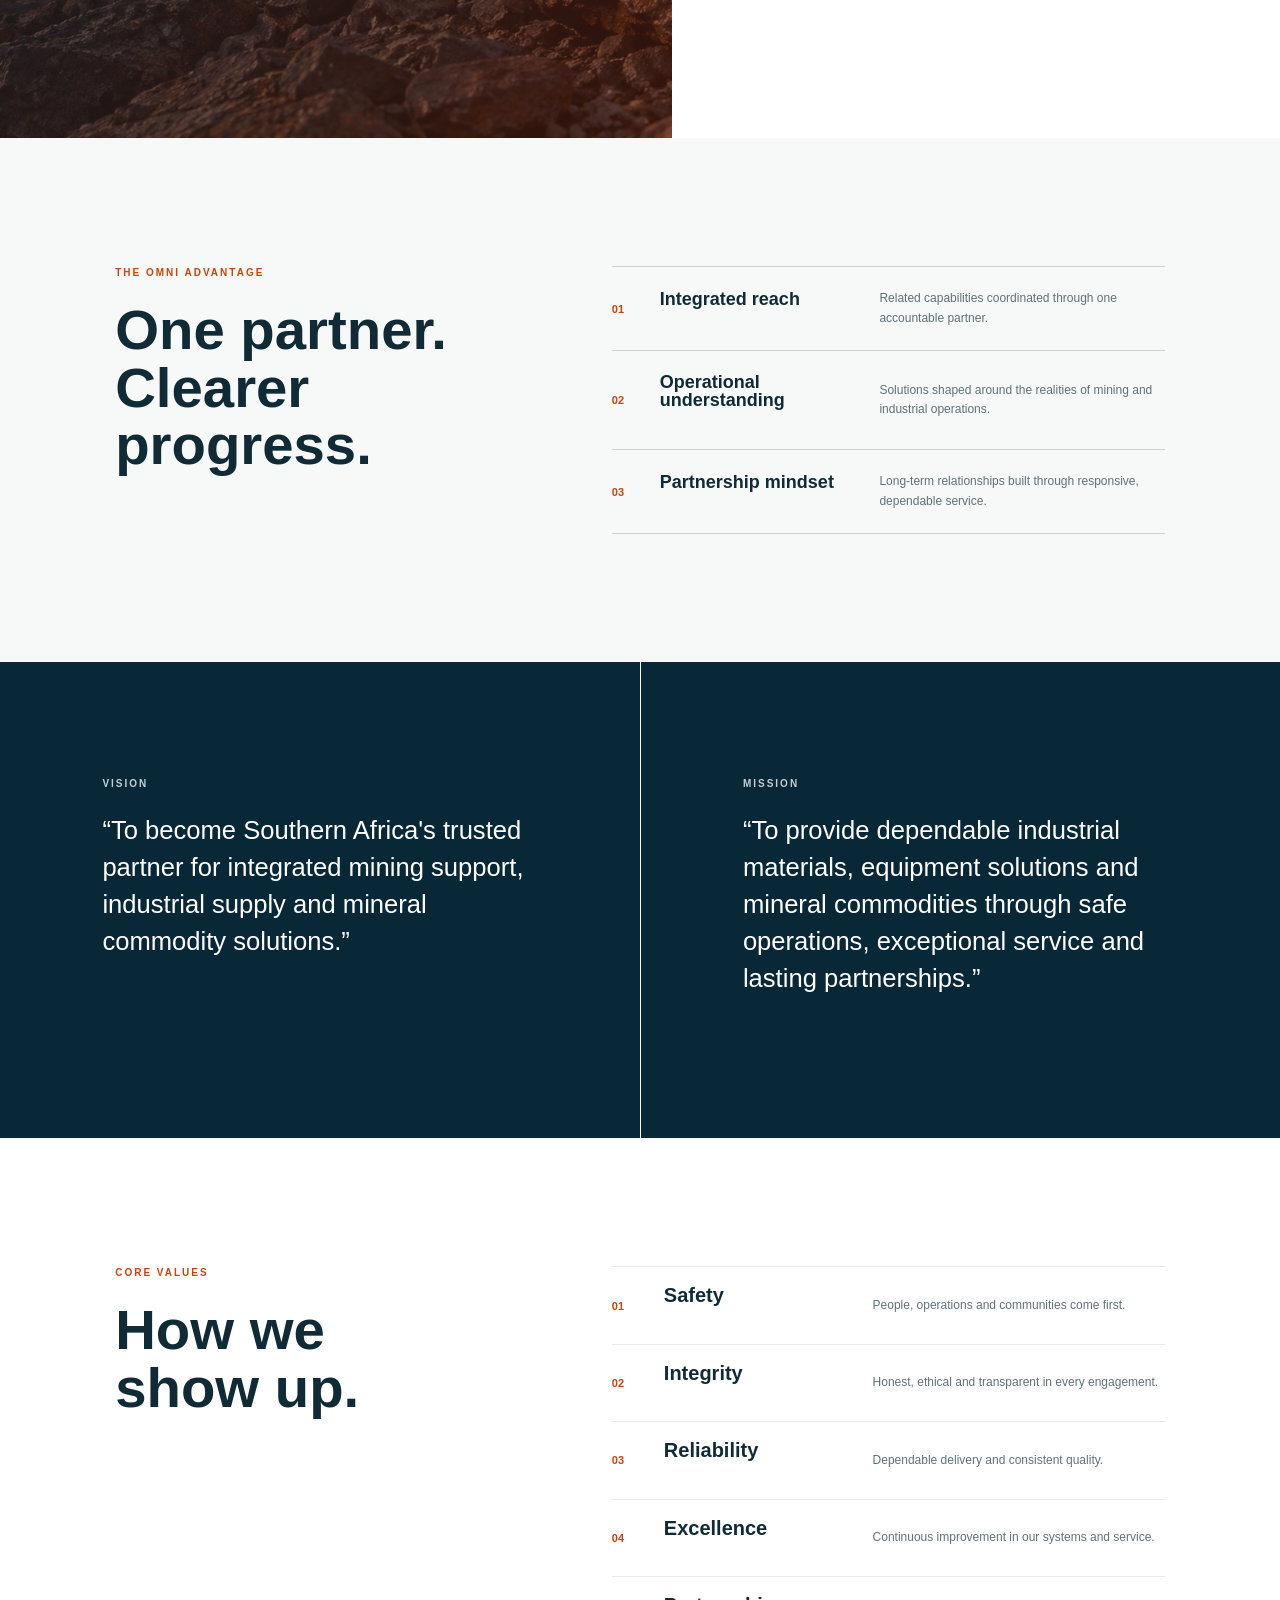
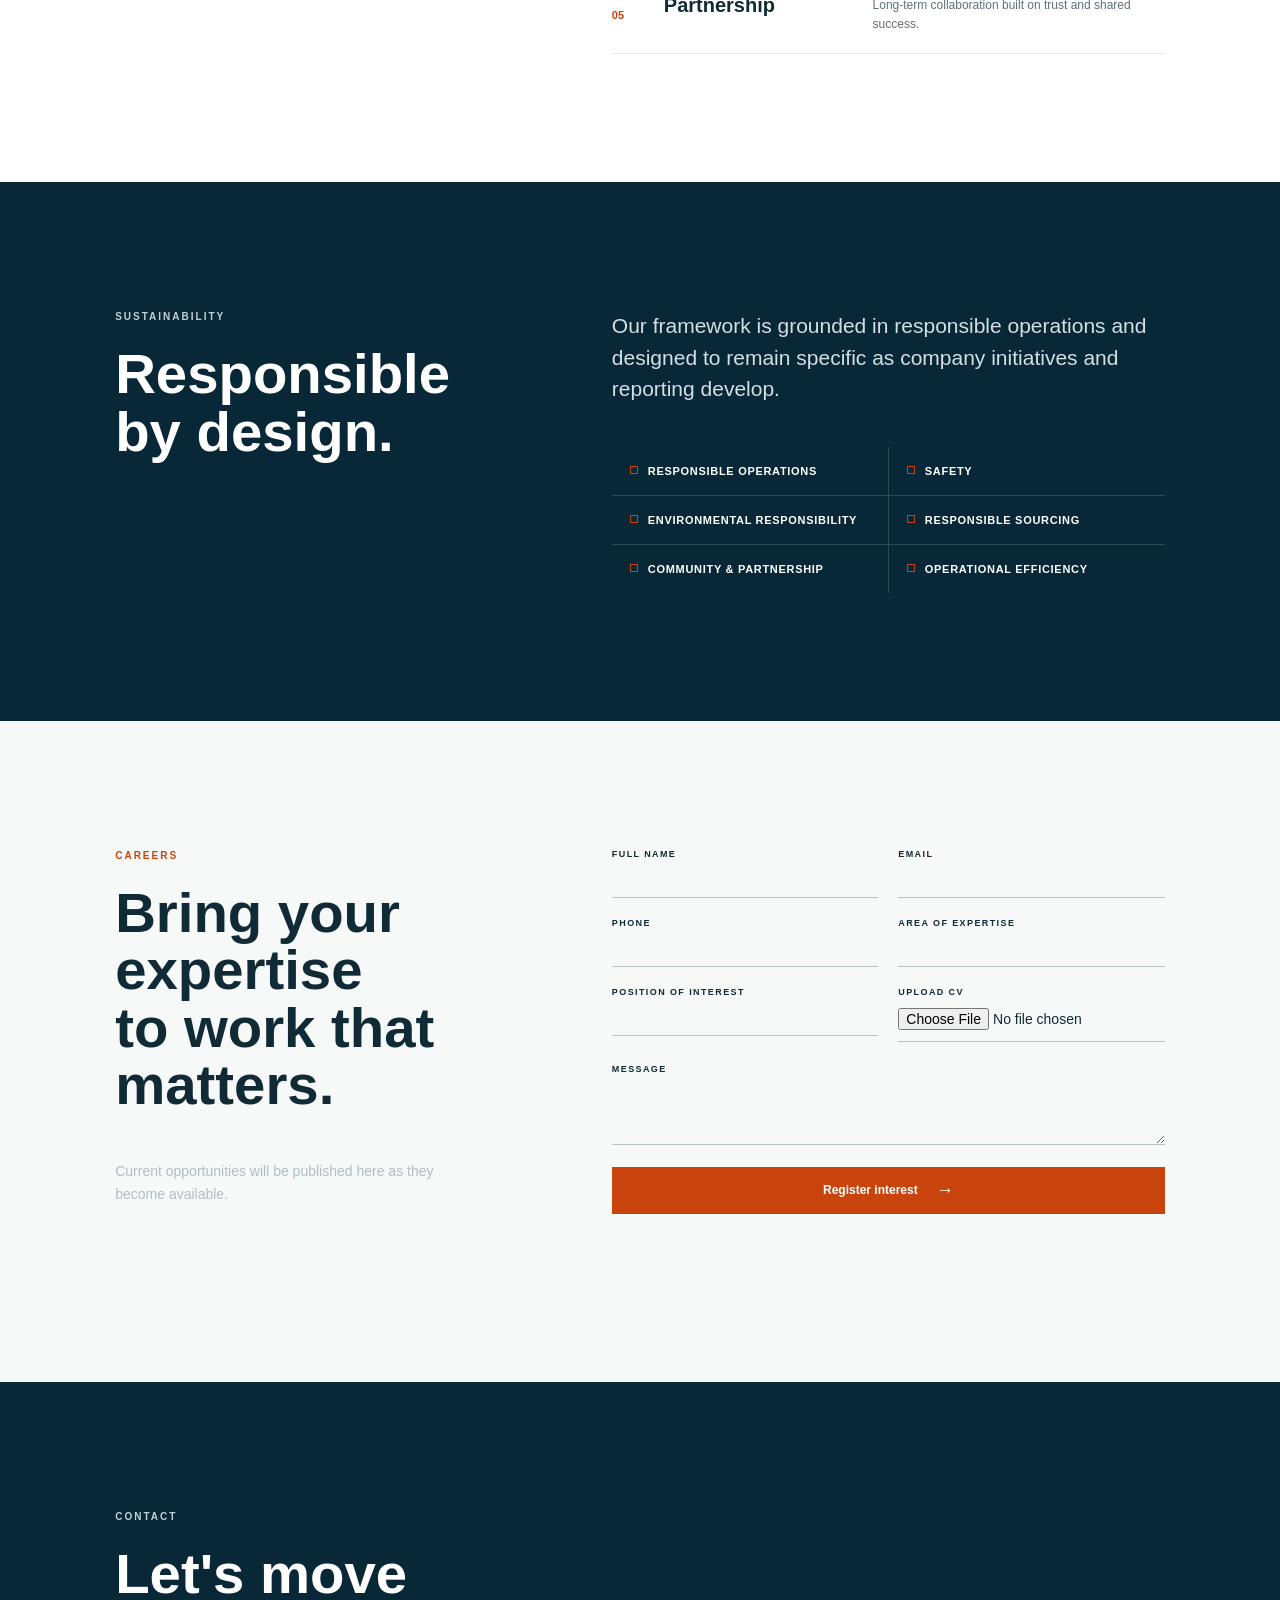
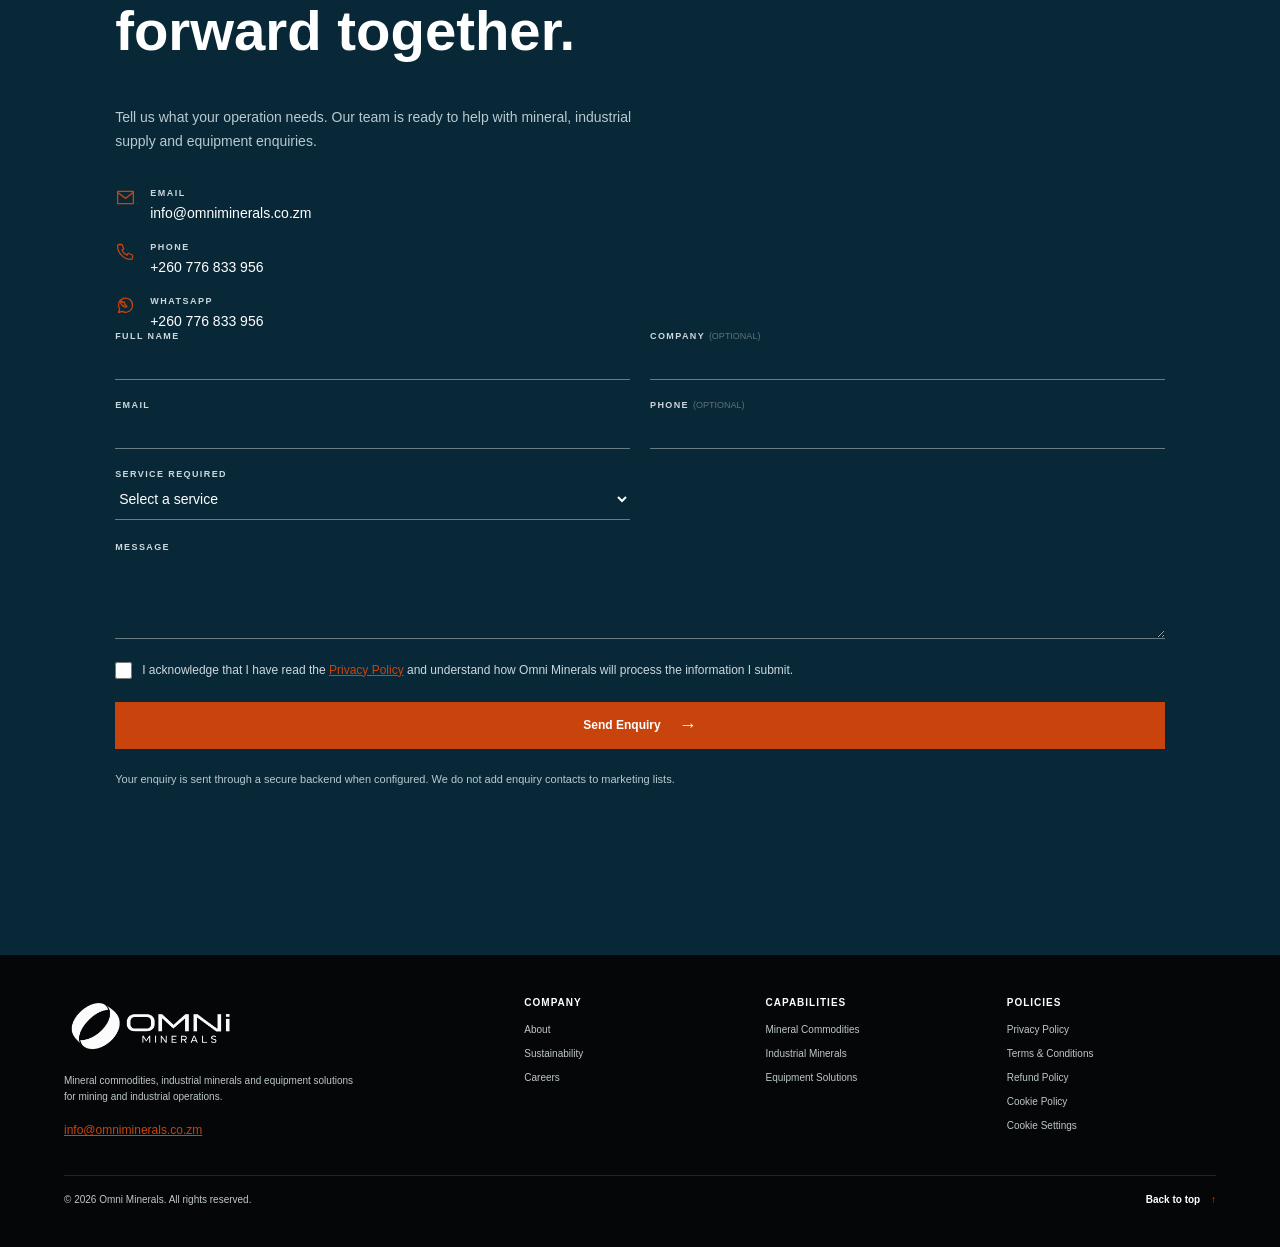
==== commit c7da12c8: "Add service detail pages and fix cookie consent" ====
--- a/index.html
+++ b/index.html
@@ -40,6 +40,6 @@
   </main>
   <footer class="site-footer reveal"><div class="footer-brand"><a class="brand" href="#home" aria-label="Omni Minerals home"><img src="assets/omni-minerals-logo.svg" width="186" height="44" alt="Omni Minerals"></a><p>Mineral commodities, industrial minerals and equipment solutions for mining and industrial operations.</p><a class="footer-email" href="mailto:info@omniminerals.co.zm">info@omniminerals.co.zm</a></div><div class="footer-links"><div><b>Company</b><a href="#about">About</a><a href="#sustainability">Sustainability</a><a href="#careers">Careers</a></div><div><b>Capabilities</b><a href="mineral-commodities.html">Mineral Commodities</a><a href="industrial-minerals.html">Industrial Minerals</a><a href="equipment.html">Equipment Solutions</a></div><div><b>Policies</b><a href="privacy-policy.html">Privacy Policy</a><a href="terms-and-conditions.html">Terms &amp; Conditions</a><a href="refund-policy.html">Refund Policy</a><a href="cookie-policy.html">Cookie Policy</a><button class="footer-cookie-settings" type="button">Cookie Settings</button></div></div><div class="footer-bottom"><p>© 2026 Omni Minerals. All rights reserved.</p><a href="#home">Back to top <span aria-hidden="true">↑</span></a></div></footer>
   <div class="contact-launcher" data-expanded="false"><div class="contact-actions" id="floating-contact-actions"><a class="floating-action whatsapp" data-contact="whatsapp" aria-label="Chat on WhatsApp" data-tooltip="Chat on WhatsApp"><svg viewBox="0 0 24 24" aria-hidden="true"><path d="M20 11.8a8 8 0 0 1-11.8 7L4 20l1.3-4.1A8 8 0 1 1 20 11.8Z"/><path d="M9 8.5c.2-.5.4-.5.7-.5h.5c.2 0 .4.1.5.4l.7 1.6c.1.2.1.4 0 .6l-.5.7c.5 0 1.3.1 1.8.4l.7-.5c.2-.1.4-.1.6 0l1.6.7c.3.1.4.3.4.5v.5c0 .3 0 .5-.5.7-.5.2-1.5.2-2.7-.4-1-.5-2.2-1.5-3.1-2.9-.8-1.3-1.2-2.5-1.2-3.3 0-.3 0-.6.1-.8Z"/></svg></a><a class="floating-action" data-contact="phone" aria-label="Call Omni Minerals" data-tooltip="Call Omni Minerals"><svg viewBox="0 0 24 24" aria-hidden="true"><path d="M5 4h3l2 5-2 1.5c1.2 2.5 3.2 4.5 5.7 5.7L15 14l5 2v3c0 1-.8 2-2 2C10.3 21 3 13.7 3 6c0-1 .8-2 2-2Z"/></svg></a><a class="floating-action" data-contact="email" aria-label="Email Omni Minerals" data-tooltip="Email Omni Minerals"><svg viewBox="0 0 24 24" aria-hidden="true"><path d="M3 5h18v14H3zM3 6l9 7 9-7"/></svg></a></div><button class="floating-action launcher-button" type="button" aria-label="Open contact options" aria-expanded="false" aria-controls="floating-contact-actions"><svg class="launcher-icon" viewBox="0 0 24 24" aria-hidden="true"><path d="M20 11.8a8 8 0 0 1-11.8 7L4 20l1.3-4.1A8 8 0 1 1 20 11.8Z"/><path d="M9 8.5c.2-.5.4-.5.7-.5h.5c.2 0 .4.1.5.4l.7 1.6c.1.2.1.4 0 .6l-.5.7c.5 1 1.3 1.8 2.3 2.3l.7-.5c.2-.1.4-.1.6 0l1.6.7c.3.1.4.3.4.5v.5c0 .3 0 .5-.5.7-.5.2-1.5.2-2.7-.4-3.1-1.5-4.3-3.8-4.3-5.3 0-.3 0-.6.1-.8Z"/></svg><span class="launcher-close" aria-hidden="true">+</span></button></div>
-  <div class="cookie-banner" hidden><p><b>Privacy-friendly cookies</b> We use essential cookies required for the website to function. With your permission, we may also use optional cookies for analytics or other purposes.</p><div><button type="button" data-cookie-action="accept">Accept All</button><button type="button" data-cookie-action="reject">Reject Non-Essential</button><button type="button" data-cookie-action="settings">Cookie Settings</button></div></div><dialog class="cookie-dialog" aria-labelledby="cookie-dialog-title"><form method="dialog"><h2 id="cookie-dialog-title">Cookie Settings</h2><p>Choose whether to allow optional cookies. No analytics or marketing scripts are installed at present.</p><label><input type="checkbox" checked disabled> Necessary cookies <small>Required for core website functions.</small></label><label><input type="checkbox" data-cookie-category="analytics"> Analytics cookies <small>Currently not used.</small></label><label><input type="checkbox" data-cookie-category="marketing"> Marketing cookies <small>Currently not used.</small></label><div class="dialog-actions"><button value="cancel">Cancel</button><button value="save" data-cookie-action="save">Save Preferences</button></div></form></dialog>
+  <div class="cookie-banner" hidden><p><b>Privacy-friendly cookies</b> We use essential cookies required for the website to function. With your permission, we may also use optional cookies for analytics or other purposes.</p><div><button type="button" data-cookie-action="accept">Accept All</button><button type="button" data-cookie-action="reject">Reject Non-Essential</button><button type="button" data-cookie-action="settings">Cookie Settings</button></div></div><dialog class="cookie-dialog" aria-labelledby="cookie-dialog-title"><form method="dialog"><h2 id="cookie-dialog-title">Cookie Settings</h2><p>Choose whether to allow optional cookies. No analytics or marketing scripts are installed at present.</p><label><input type="checkbox" checked disabled> Necessary cookies <small>Required for core website functions.</small></label><label><input type="checkbox" data-cookie-category="analytics"> Analytics cookies <small>Currently not used.</small></label><label><input type="checkbox" data-cookie-category="marketing"> Marketing cookies <small>Currently not used.</small></label><div class="dialog-actions"><button type="button" value="cancel">Cancel</button><button type="button" value="save" data-cookie-action="save">Save Preferences</button></div></form></dialog>
   <script src="script.js" defer></script>
 </body></html>
--- a/styles.css
+++ b/styles.css
@@ -7,6 +7,7 @@
 :root{--orange:#c9440c}
 .site-header .brand img{object-fit:contain;object-position:left center}
 .cookie-dialog{max-height:calc(100svh - 32px);overflow:auto}
+.cookie-dialog.is-open{display:block;position:fixed;top:50%;left:50%;transform:translate(-50%,-50%);z-index:90}
 body.cookies-visible .contact-launcher{bottom:120px}
 @media(max-width:760px){
   .site-header{background:var(--navy);border-color:#ffffff22}
@@ -23,6 +24,9 @@
 }
 @media(max-width:380px){.hero{padding-top:100px;padding-bottom:56px}.hero-content{padding-top:18px}}
 @media(max-width:340px){.cookie-banner>div{grid-template-columns:1fr}.cookie-banner button:last-child{grid-column:auto}}
+.contact-actions .floating-action{opacity:1;transform:none;pointer-events:auto}
+.contact-actions .whatsapp{background:var(--orange)}
+.contact-launcher .launcher-button{display:none}
 .service-page{background:#f7f8f8;color:var(--ink)}
 .service-page .site-header{background:var(--navy)}
 .service-hero{min-height:560px;padding:150px clamp(24px,9vw,150px) 90px;background:linear-gradient(110deg,rgba(5,6,7,.94),rgba(8,40,56,.76)),url('assets/mineral-material-feature.jpg') center/cover;color:#fff}
